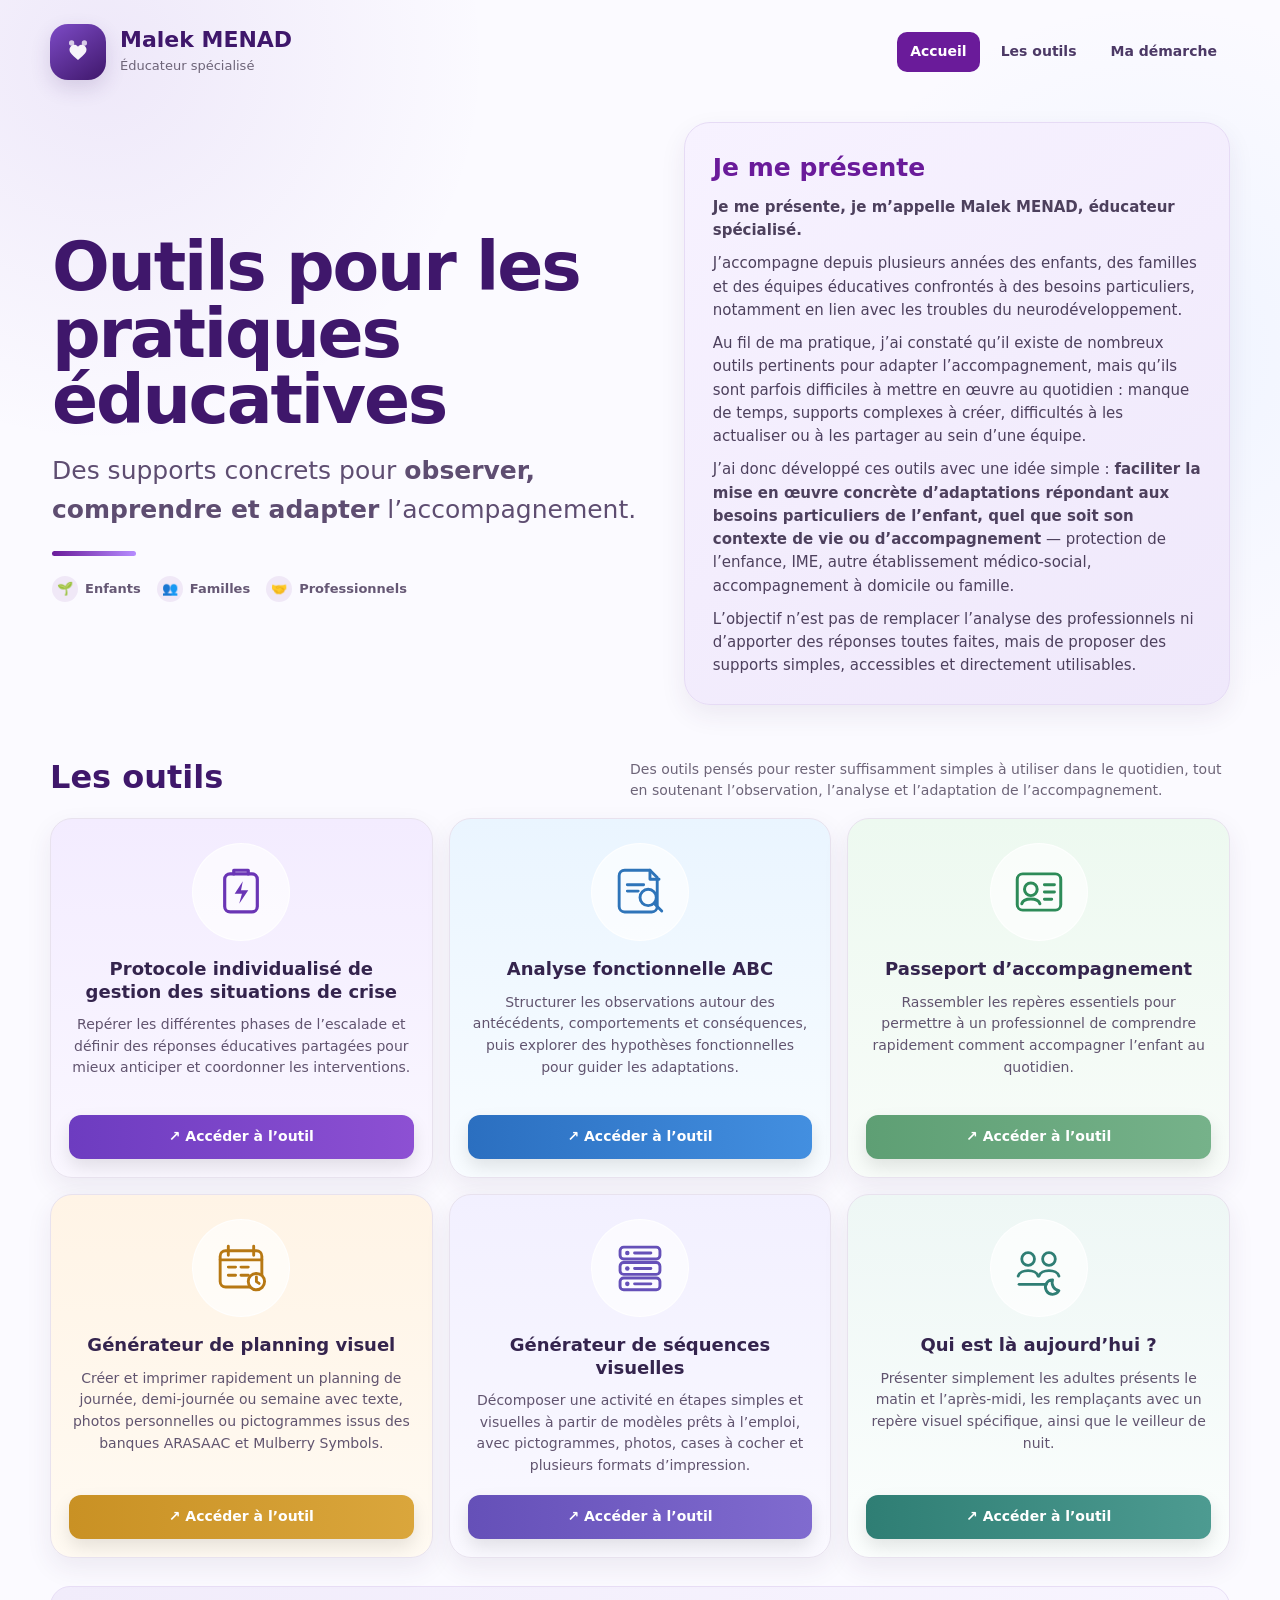
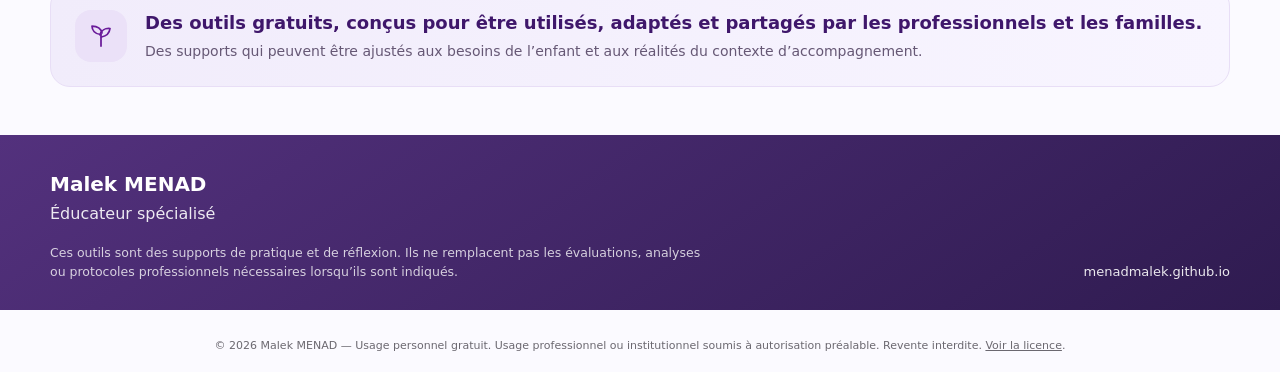
==== index.html @ 5f6ad7b0 "Mettre à jour la page d'accueil vers la dernière version" ====
<!DOCTYPE html>
<html lang="fr">
<head>
  <meta charset="UTF-8" />
  <meta name="viewport" content="width=device-width, initial-scale=1.0" />
  <meta name="description" content="Outils éducatifs gratuits pour faciliter l'adaptation de l'accompagnement aux besoins particuliers des enfants." />
  <title>Outils pour les pratiques éducatives — Malek MENAD</title>

  <!-- Favicon intégrée : aucun fichier supplémentaire nécessaire -->
  <link rel="icon" href='data:image/svg+xml,
  <svg xmlns="http://www.w3.org/2000/svg" viewBox="0 0 64 64">
    <rect width="64" height="64" rx="15" fill="%236A1B9A"/>
    <path d="M19 20c4-5 10-5 13 0 3-5 9-5 13 0 5 7-2 13-13 22C21 33 14 27 19 20z" fill="white"/>
  </svg>' />

  <style>
    :root{
      --violet:#6a1b9a;
      --violet-dark:#3f176b;
      --violet-2:#7d4bc6;
      --lav:#f4effc;
      --blue:#eaf5ff;
      --green:#edf9f0;
      --sand:#fff5e7;
      --ink:#2c2140;
      --muted:#6d6478;
      --line:#e8e2ee;
      --card:#ffffff;
      --bg:#fbfaff;
      --shadow:0 10px 26px rgba(62,32,91,.08);
    }

    *{box-sizing:border-box}
    html{scroll-behavior:smooth}
    body{
      margin:0;
      font-family:Inter,system-ui,-apple-system,BlinkMacSystemFont,"Segoe UI",Roboto,Arial,sans-serif;
      color:var(--ink);
      background:
        radial-gradient(circle at 8% 3%, rgba(125,75,198,.10), transparent 24rem),
        radial-gradient(circle at 90% 18%, rgba(130,190,255,.10), transparent 22rem),
        var(--bg);
      line-height:1.55;
    }

    a{color:inherit}

    .container{
      width:min(1180px,calc(100% - 36px));
      margin:0 auto;
    }

    /* HEADER */
    header{
      padding:24px 0 8px;
    }
    .topbar{
      display:flex;
      align-items:center;
      justify-content:space-between;
      gap:24px;
    }
    .brand{
      display:flex;
      align-items:center;
      gap:14px;
      min-width:0;
    }
    .brand-mark{
      width:56px;
      height:56px;
      border-radius:18px;
      display:grid;
      place-items:center;
      background:linear-gradient(145deg,var(--violet-2),var(--violet-dark));
      color:#fff;
      box-shadow:0 8px 20px rgba(76,41,120,.16);
      flex:0 0 auto;
    }
    .brand-mark svg{width:34px;height:34px}
    .brand-title{
      font-weight:850;
      font-size:22px;
      line-height:1.1;
      color:var(--violet-dark);
    }
    .brand-sub{
      font-size:13px;
      color:var(--muted);
      margin-top:3px;
    }
    nav{
      display:flex;
      gap:8px;
      flex-wrap:wrap;
      justify-content:flex-end;
    }
    nav a{
      text-decoration:none;
      padding:9px 13px;
      border-radius:10px;
      color:#4c3966;
      font-weight:700;
      font-size:14px;
    }
    nav a:hover,
    nav a.active{
      background:var(--violet);
      color:#fff;
    }

    /* HERO */
    .hero{
      display:grid;
      grid-template-columns:1.05fr .95fr;
      gap:30px;
      align-items:stretch;
      padding:34px 0 24px;
    }
    .hero-copy{
      padding:28px 6px 18px 2px;
      display:flex;
      flex-direction:column;
      justify-content:center;
    }
    .hero h1{
      font-size:clamp(40px,6vw,68px);
      line-height:.98;
      letter-spacing:-2.2px;
      margin:0;
      color:var(--violet-dark);
      max-width:760px;
    }
    .hero-lead{
      margin:18px 0 0;
      font-size:clamp(18px,2.1vw,25px);
      color:#5e4d71;
      max-width:720px;
    }
    .hero-rule{
      width:84px;
      height:5px;
      border-radius:999px;
      background:linear-gradient(90deg,var(--violet),#b68cff);
      margin:22px 0 18px;
    }
    .audiences{
      display:flex;
      gap:10px 16px;
      flex-wrap:wrap;
      margin-top:2px;
      color:#665875;
      font-size:13px;
      font-weight:700;
    }
    .audiences span{
      display:inline-flex;
      align-items:center;
      gap:7px;
    }
    .audiences i{
      width:26px;
      height:26px;
      border-radius:50%;
      display:grid;
      place-items:center;
      background:#f0e8f7;
      color:var(--violet);
      font-style:normal;
    }

    .about{
      background:linear-gradient(145deg,#f7f2ff,#efe8fb);
      border:1px solid #e6dbf5;
      border-radius:26px;
      padding:26px 28px;
      box-shadow:var(--shadow);
    }
    .about h2{
      margin:0 0 8px;
      font-size:25px;
      color:var(--violet);
    }
    .about p{
      margin:0 0 10px;
      color:#4d405d;
      font-size:15px;
    }
    .about p:last-child{margin-bottom:0}

    /* TOOLS */
    .tools{
      padding:24px 0 10px;
    }
    .section-heading{
      display:flex;
      align-items:end;
      justify-content:space-between;
      gap:20px;
      margin-bottom:16px;
    }
    .section-heading h2{
      margin:0;
      font-size:32px;
      color:var(--violet-dark);
    }
    .section-heading p{
      margin:0;
      color:var(--muted);
      max-width:600px;
      font-size:14px;
    }

    .tools-grid{
      display:grid;
      grid-template-columns:repeat(3,1fr);
      gap:16px;
    }
    .tool{
      position:relative;
      overflow:hidden;
      border-radius:22px;
      padding:22px 18px 18px;
      min-height:360px;
      border:1px solid var(--line);
      box-shadow:var(--shadow);
      display:flex;
      flex-direction:column;
      text-align:center;
    }
    .tool:nth-child(1){background:linear-gradient(180deg,#f3ecff,#faf7ff)}
    .tool:nth-child(2){background:linear-gradient(180deg,#eaf5ff,#f8fcff)}
    .tool:nth-child(3){background:linear-gradient(180deg,#edf9f0,#f8fcf9)}
    .tool:nth-child(4){background:linear-gradient(180deg,#fff4e6,#fffaf2)}
    .tool:nth-child(5){background:linear-gradient(180deg,#f2f0ff,#faf9ff)}
    .tool:nth-child(6){background:linear-gradient(180deg,#eef7f5,#fbfefd)}

    .tool-icon{
      width:98px;
      height:98px;
      border-radius:50%;
      margin:2px auto 17px;
      display:grid;
      place-items:center;
      background:rgba(255,255,255,.65);
      border:1px solid rgba(255,255,255,.8);
    }
    .tool-icon svg{width:58px;height:58px}
    .tool:nth-child(1) .tool-icon{color:#6a35b5}
    .tool:nth-child(2) .tool-icon{color:#2e74b9}
    .tool:nth-child(3) .tool-icon{color:#2d8b58}
    .tool:nth-child(4) .tool-icon{color:#b77813}
    .tool:nth-child(5) .tool-icon{color:#6550b8}
    .tool:nth-child(6) .tool-icon{color:#2f7e74}

    .tool h3{
      font-size:18px;
      line-height:1.25;
      margin:0 0 11px;
      color:#34244d;
    }
    .tool p{
      margin:0;
      color:#61546f;
      font-size:14px;
    }
    .tool .spacer{flex:1}
    .tool-btn{
      margin-top:18px;
      display:inline-flex;
      align-items:center;
      justify-content:center;
      gap:8px;
      padding:11px 13px;
      border-radius:12px;
      text-decoration:none;
      font-weight:800;
      font-size:14px;
      color:#fff;
      box-shadow:0 8px 18px rgba(0,0,0,.10);
    }
    .tool:nth-child(1) .tool-btn{background:linear-gradient(90deg,#6d3cc0,#8d50d3)}
    .tool:nth-child(2) .tool-btn{background:linear-gradient(90deg,#2b6fc0,#438fe0)}
    .tool:nth-child(3) .tool-btn{background:linear-gradient(90deg,#5e9f74,#76b28a)}
    .tool:nth-child(4) .tool-btn{background:linear-gradient(90deg,#c99124,#daa63c)}
    .tool:nth-child(5) .tool-btn{background:linear-gradient(90deg,#6550b8,#806bcf)}
    .tool:nth-child(6) .tool-btn{background:linear-gradient(90deg,#2f7e74,#4d9b91)}
    .tool-btn.disabled{
      opacity:.72;
      cursor:default;
      pointer-events:none;
    }

    /* BANNER */
    .free-banner{
      margin:28px 0 4px;
      background:linear-gradient(90deg,#f1ecfb,#f8f5ff);
      border:1px solid #e8def6;
      border-radius:20px;
      padding:22px 24px;
      display:flex;
      gap:18px;
      align-items:center;
    }
    .free-banner .sprout{
      width:52px;height:52px;
      border-radius:16px;
      background:#ebe1f8;
      display:grid;
      place-items:center;
      color:var(--violet);
      flex:0 0 auto;
    }
    .free-banner strong{
      display:block;
      font-size:18px;
      color:var(--violet-dark);
      margin-bottom:3px;
    }
    .free-banner span{
      color:#665875;
      font-size:14px;
    }

    /* FOOTER */
    footer{
      margin-top:34px;
      background:linear-gradient(145deg,#53317d,#2f1b50);
      color:#fff;
      padding:34px 0 28px;
    }
    .footer-main{
      display:flex;
      align-items:flex-end;
      justify-content:space-between;
      gap:24px;
    }
    .footer-name{
      font-size:20px;
      font-weight:850;
    }
    .footer-role{
      opacity:.9;
      margin-top:2px;
    }
    .footer-note{
      max-width:660px;
      font-size:12.5px;
      opacity:.78;
      margin-top:16px;
    }
    .footer-url{
      font-size:13px;
      opacity:.9;
      text-align:right;
    }

    @media(max-width:1020px){
      .tools-grid{grid-template-columns:repeat(2,1fr)}
      .hero{grid-template-columns:1fr}
      .hero-copy{padding-bottom:0}
    }

    @media(max-width:720px){
      .container{width:min(100% - 24px,1180px)}
      .topbar{align-items:flex-start}
      nav{display:none}
      .brand-title{font-size:20px}
      .hero{padding-top:16px}
      .hero h1{font-size:42px;letter-spacing:-1.3px}
      .hero-lead{font-size:18px}
      .about{padding:22px 20px}
      .tools-grid{grid-template-columns:1fr}
      .tool{min-height:auto}
      .section-heading{display:block}
      .section-heading p{margin-top:6px}
      .free-banner{align-items:flex-start}
      .footer-main{display:block}
      .footer-url{text-align:left;margin-top:20px}
    }
  </style>

<style>
.license-notice{
  max-width:1100px;
  margin:18px auto 8px;
  padding:10px 16px;
  text-align:center;
  font-size:11px;
  line-height:1.45;
  color:#6b6870;
}
.license-notice a{color:inherit;text-decoration:underline}
@media print{.license-notice{display:none!important}}
</style>

</head>

<body>
  <header>
    <div class="container topbar">
      <div class="brand">
        <div class="brand-mark" aria-hidden="true">
          <svg viewBox="0 0 64 64" fill="none">
            <path d="M18 22c4-5 10-5 14 0 4-5 10-5 14 0 6 8-2 15-14 25C20 37 12 30 18 22Z" fill="currentColor" opacity=".95"/>
            <circle cx="20" cy="15" r="5" fill="currentColor" opacity=".75"/>
            <circle cx="44" cy="15" r="5" fill="currentColor" opacity=".75"/>
          </svg>
        </div>
        <div>
          <div class="brand-title">Malek MENAD</div>
          <div class="brand-sub">Éducateur spécialisé</div>
        </div>
      </div>

      <nav aria-label="Navigation principale">
        <a class="active" href="#accueil">Accueil</a>
        <a href="#outils">Les outils</a>
        <a href="#demarche">Ma démarche</a>
      </nav>
    </div>
  </header>

  <main>
    <div class="container">

      <section class="hero" id="accueil">
        <div class="hero-copy">
          <h1>Outils pour les pratiques éducatives</h1>
          <p class="hero-lead">Des supports concrets pour <strong>observer, comprendre et adapter</strong> l’accompagnement.</p>
          <div class="hero-rule"></div>

          <div class="audiences" aria-label="Publics concernés">
            <span><i>🌱</i> Enfants</span>
            <span><i>👥</i> Familles</span>
            <span><i>🤝</i> Professionnels</span>
          </div>
        </div>

        <aside class="about" id="demarche">
          <h2>Je me présente</h2>
          <p><strong>Je me présente, je m’appelle Malek MENAD, éducateur spécialisé.</strong></p>
          <p>J’accompagne depuis plusieurs années des enfants, des familles et des équipes éducatives confrontés à des besoins particuliers, notamment en lien avec les troubles du neurodéveloppement.</p>
          <p>Au fil de ma pratique, j’ai constaté qu’il existe de nombreux outils pertinents pour adapter l’accompagnement, mais qu’ils sont parfois difficiles à mettre en œuvre au quotidien : manque de temps, supports complexes à créer, difficultés à les actualiser ou à les partager au sein d’une équipe.</p>
          <p>J’ai donc développé ces outils avec une idée simple : <strong>faciliter la mise en œuvre concrète d’adaptations répondant aux besoins particuliers de l’enfant, quel que soit son contexte de vie ou d’accompagnement</strong> — protection de l’enfance, IME, autre établissement médico-social, accompagnement à domicile ou famille.</p>
          <p>L’objectif n’est pas de remplacer l’analyse des professionnels ni d’apporter des réponses toutes faites, mais de proposer des supports simples, accessibles et directement utilisables.</p>
        </aside>
      </section>

      <section class="tools" id="outils">
        <div class="section-heading">
          <h2>Les outils</h2>
          <p>Des outils pensés pour rester suffisamment simples à utiliser dans le quotidien, tout en soutenant l’observation, l’analyse et l’adaptation de l’accompagnement.</p>
        </div>

        <div class="tools-grid">

          <article class="tool">
            <div class="tool-icon" aria-hidden="true">
              <svg viewBox="0 0 64 64" fill="none" stroke="currentColor" stroke-width="3.5" stroke-linecap="round" stroke-linejoin="round">
                <rect x="14" y="12" width="36" height="42" rx="6"/>
                <path d="M24 12V8h16v4"/>
                <path d="M34 20 25 34h8l-3 11 10-15h-8l2-10Z" fill="currentColor" stroke="none"/>
              </svg>
            </div>
            <h3>Protocole individualisé de gestion des situations de crise</h3>
            <p>Repérer les différentes phases de l’escalade et définir des réponses éducatives partagées pour mieux anticiper et coordonner les interventions.</p>
            <div class="spacer"></div>
            <a class="tool-btn" href="https://menadmalek.github.io/Protocole-escalade-/" target="_blank" rel="noopener">↗ Accéder à l’outil</a>
          </article>

          <article class="tool">
            <div class="tool-icon" aria-hidden="true">
              <svg viewBox="0 0 64 64" fill="none" stroke="currentColor" stroke-width="3.2" stroke-linecap="round" stroke-linejoin="round">
                <path d="M15 8h28l8 8v32a6 6 0 0 1-6 6H15a6 6 0 0 1-6-6V14a6 6 0 0 1 6-6Z"/>
                <path d="M43 8v10h10"/>
                <circle cx="41" cy="38" r="9"/>
                <path d="m48 45 8 8"/>
                <path d="M18 24h18M18 31h12"/>
              </svg>
            </div>
            <h3>Analyse fonctionnelle ABC</h3>
            <p>Structurer les observations autour des antécédents, comportements et conséquences, puis explorer des hypothèses fonctionnelles pour guider les adaptations.</p>
            <div class="spacer"></div>
            <a class="tool-btn" href="https://menadmalek.github.io/analyse-fonctionnelle-abc/" target="_blank" rel="noopener">↗ Accéder à l’outil</a>
          </article>

          <article class="tool">
            <div class="tool-icon" aria-hidden="true">
              <svg viewBox="0 0 64 64" fill="none" stroke="currentColor" stroke-width="3.3" stroke-linecap="round" stroke-linejoin="round">
                <rect x="8" y="12" width="48" height="40" rx="6"/>
                <circle cx="23" cy="29" r="7"/>
                <path d="M13 45c2-7 18-7 20 0"/>
                <path d="M38 24h11M38 32h11M38 40h8"/>
              </svg>
            </div>
            <h3>Passeport d’accompagnement</h3>
            <p>Rassembler les repères essentiels pour permettre à un professionnel de comprendre rapidement comment accompagner l’enfant au quotidien.</p>
            <div class="spacer"></div>
            <a class="tool-btn" href="https://menadmalek.github.io/passeport-accompagnement/" target="_blank" rel="noopener">↗ Accéder à l’outil</a>
          </article>

          <article class="tool">
            <div class="tool-icon" aria-hidden="true">
              <svg viewBox="0 0 64 64" fill="none" stroke="currentColor" stroke-width="3.2" stroke-linecap="round" stroke-linejoin="round">
                <rect x="9" y="13" width="46" height="40" rx="6"/>
                <path d="M18 8v10M46 8v10M9 23h46"/>
                <path d="M18 31h8M32 31h8M18 40h8M32 40h8"/>
                <circle cx="49" cy="47" r="9" fill="white"/>
                <path d="M49 42v5l3 2"/>
              </svg>
            </div>
            <h3>Générateur de planning visuel</h3>
            <p>Créer et imprimer rapidement un planning de journée, demi-journée ou semaine avec texte, photos personnelles ou pictogrammes issus des banques ARASAAC et Mulberry Symbols.</p>
            <div class="spacer"></div>
            <a class="tool-btn" href="https://menadmalek.github.io/generateur-planning-visuel/" target="_blank" rel="noopener">↗ Accéder à l’outil</a>
          </article>

          <article class="tool">
            <div class="tool-icon" aria-hidden="true">
              <svg viewBox="0 0 64 64" fill="none" stroke="currentColor" stroke-width="3.2" stroke-linecap="round" stroke-linejoin="round">
                <rect x="10" y="9" width="44" height="13" rx="4"/>
                <rect x="10" y="26" width="44" height="13" rx="4"/>
                <rect x="10" y="43" width="44" height="13" rx="4"/>
                <circle cx="18" cy="15.5" r="2.5" fill="currentColor" stroke="none"/>
                <circle cx="18" cy="32.5" r="2.5" fill="currentColor" stroke="none"/>
                <circle cx="18" cy="49.5" r="2.5" fill="currentColor" stroke="none"/>
                <path d="M26 15.5h18M26 32.5h18M26 49.5h18"/>
              </svg>
            </div>
            <h3>Générateur de séquences visuelles</h3>
            <p>Décomposer une activité en étapes simples et visuelles à partir de modèles prêts à l’emploi, avec pictogrammes, photos, cases à cocher et plusieurs formats d’impression.</p>
            <div class="spacer"></div>
            <a class="tool-btn" href="https://menadmalek.github.io/generateur-sequences-visuelles/" target="_blank" rel="noopener">↗ Accéder à l’outil</a>
          </article>

          <article class="tool">
            <div class="tool-icon" aria-hidden="true">
              <svg viewBox="0 0 64 64" fill="none" stroke="currentColor" stroke-width="3.1" stroke-linecap="round" stroke-linejoin="round">
                <circle cx="20" cy="22" r="7"/>
                <path d="M9 41c2-8 20-8 22 0"/>
                <circle cx="43" cy="22" r="7"/>
                <path d="M32 41c2-8 20-8 22 0"/>
                <path d="M10 50h30"/>
                <path d="M47 45a8 8 0 1 0 7 12 9 9 0 0 1-7-12Z"/>
              </svg>
            </div>
            <h3>Qui est là aujourd’hui ?</h3>
            <p>Présenter simplement les adultes présents le matin et l’après-midi, les remplaçants avec un repère visuel spécifique, ainsi que le veilleur de nuit.</p>
            <div class="spacer"></div>
            <a class="tool-btn" href="https://menadmalek.github.io/qui-est-la-aujourdhui/" target="_blank" rel="noopener">↗ Accéder à l’outil</a>
          </article>

        </div>

        <div class="free-banner">
          <div class="sprout" aria-hidden="true">
            <svg width="32" height="32" viewBox="0 0 64 64" fill="none" stroke="currentColor" stroke-width="3.5" stroke-linecap="round" stroke-linejoin="round">
              <path d="M32 52V28"/>
              <path d="M31 29C20 28 14 21 14 12c10 0 18 5 20 14"/>
              <path d="M33 34c10-2 16-8 17-17-10-1-18 4-20 13"/>
            </svg>
          </div>
          <div>
            <strong>Des outils gratuits, conçus pour être utilisés, adaptés et partagés par les professionnels et les familles.</strong>
            <span>Des supports qui peuvent être ajustés aux besoins de l’enfant et aux réalités du contexte d’accompagnement.</span>
          </div>
        </div>
      </section>

    </div>
  </main>

  <footer>
    <div class="container">
      <div class="footer-main">
        <div>
          <div class="footer-name">Malek MENAD</div>
          <div class="footer-role">Éducateur spécialisé</div>
          <div class="footer-note">
            Ces outils sont des supports de pratique et de réflexion. Ils ne remplacent pas les évaluations, analyses ou protocoles professionnels nécessaires lorsqu’ils sont indiqués.
          </div>
        </div>
        <div class="footer-url">menadmalek.github.io</div>
      </div>
    </div>
  </footer>

  <script data-goatcounter="https://menadmalek.goatcounter.com/count"
          async src="//gc.zgo.at/count.js"></script>

<div class="license-notice no-print">
  © 2026 Malek MENAD — Usage personnel gratuit.
  Usage professionnel ou institutionnel soumis à autorisation préalable.
  Revente interdite. <a href="LICENSE.txt" target="_blank" rel="noopener">Voir la licence</a>.
</div>
</body>
</html>
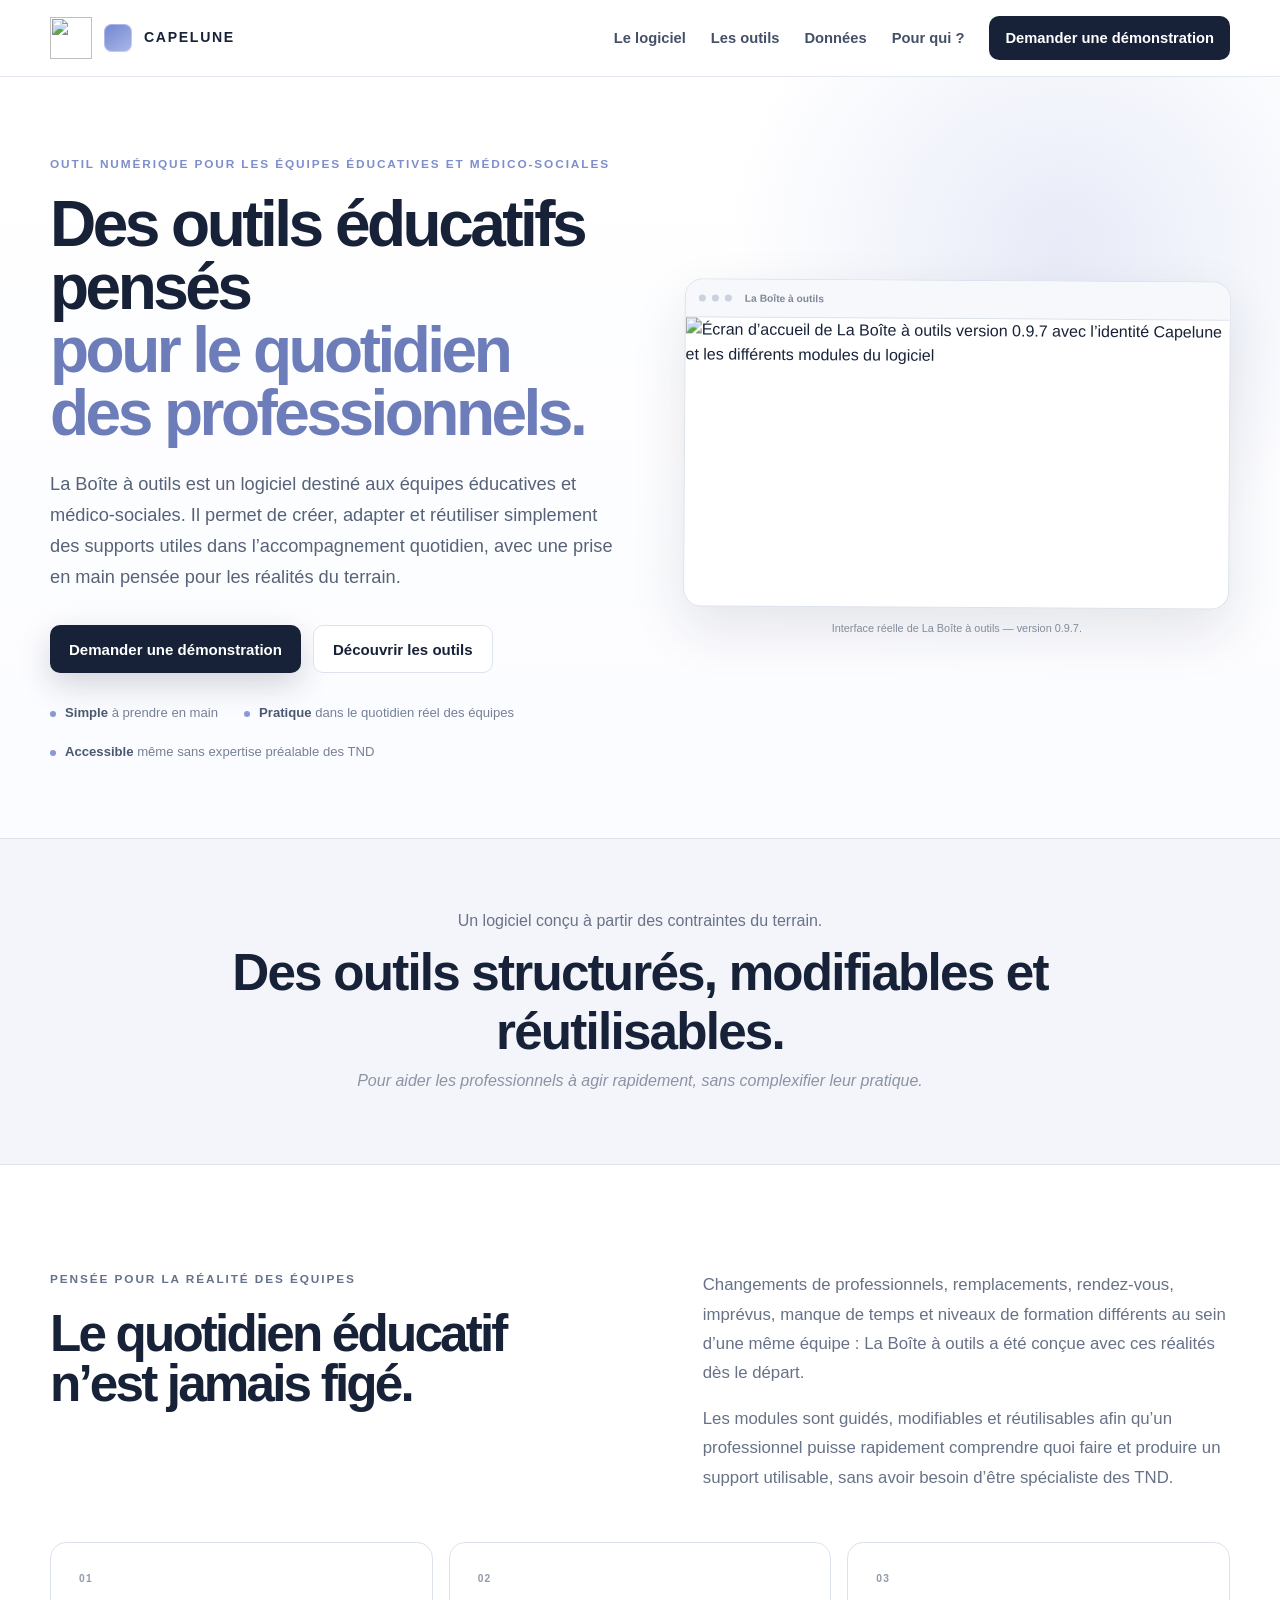
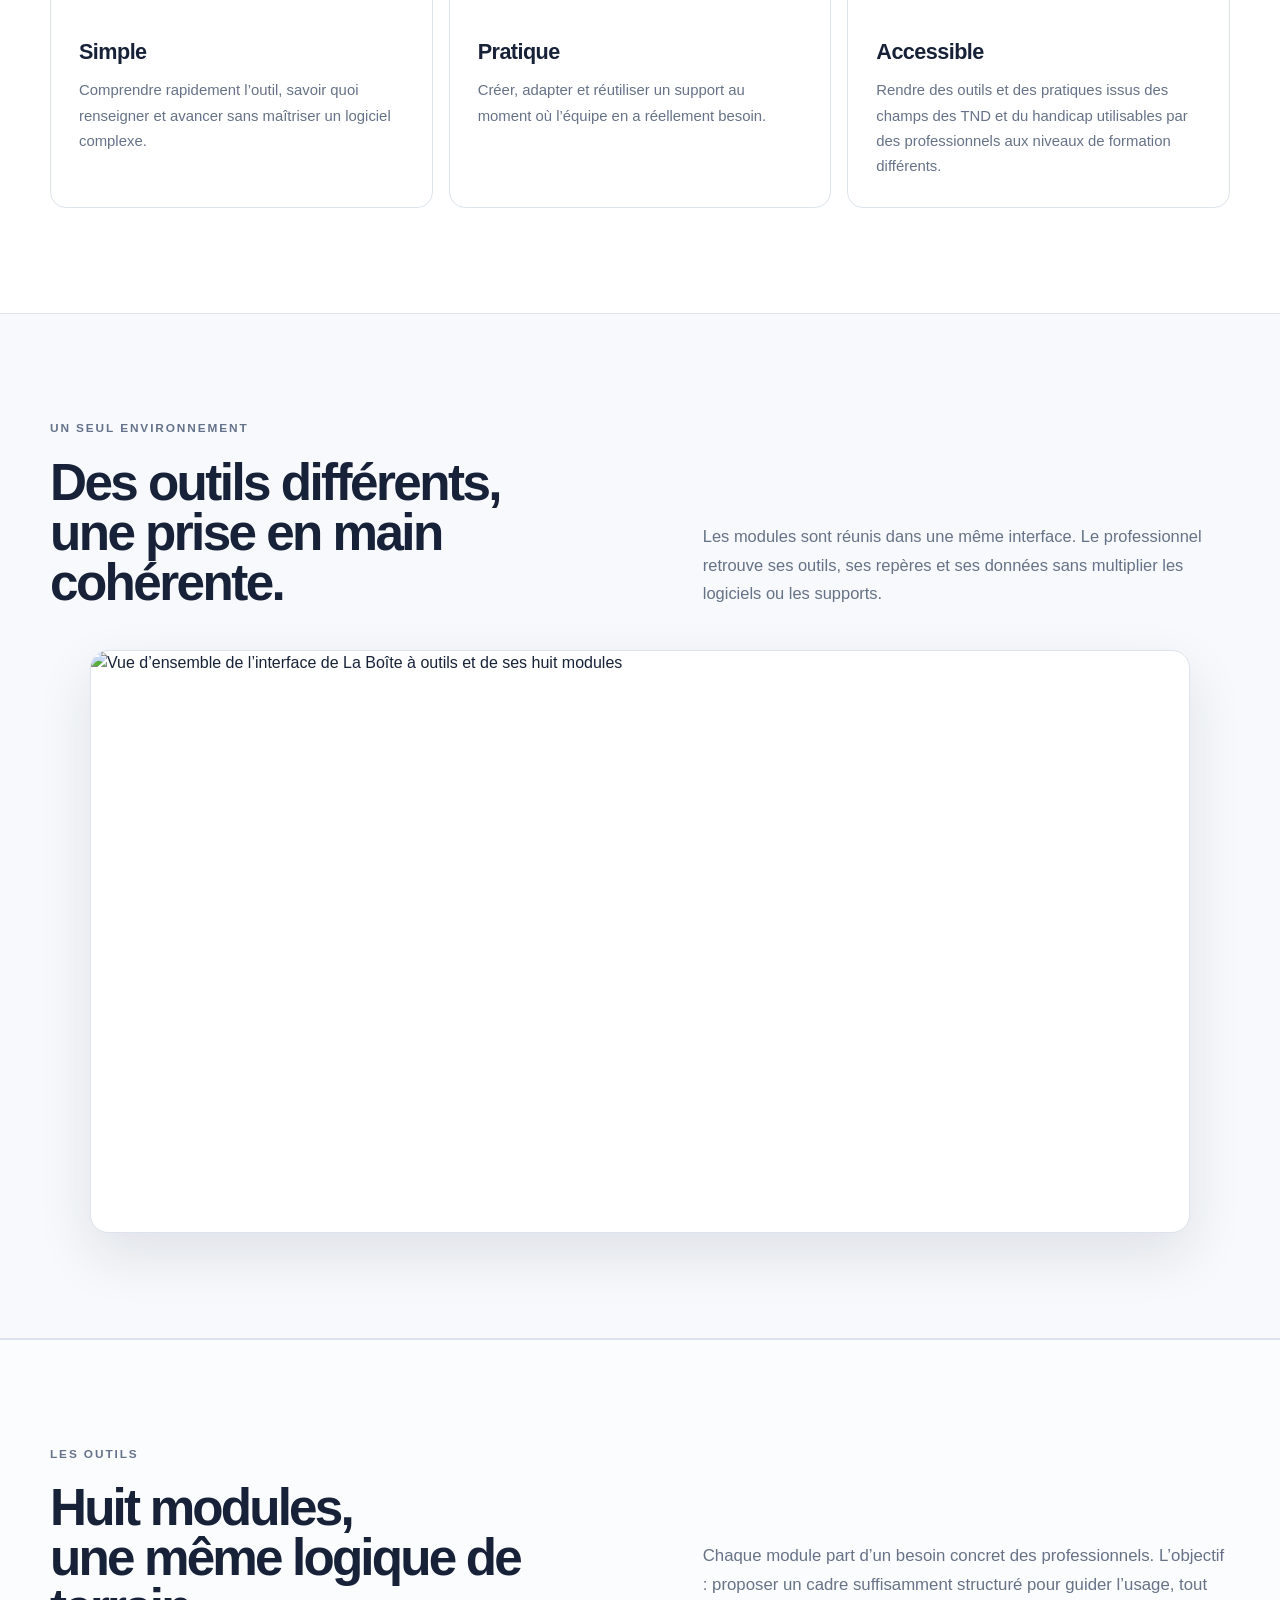
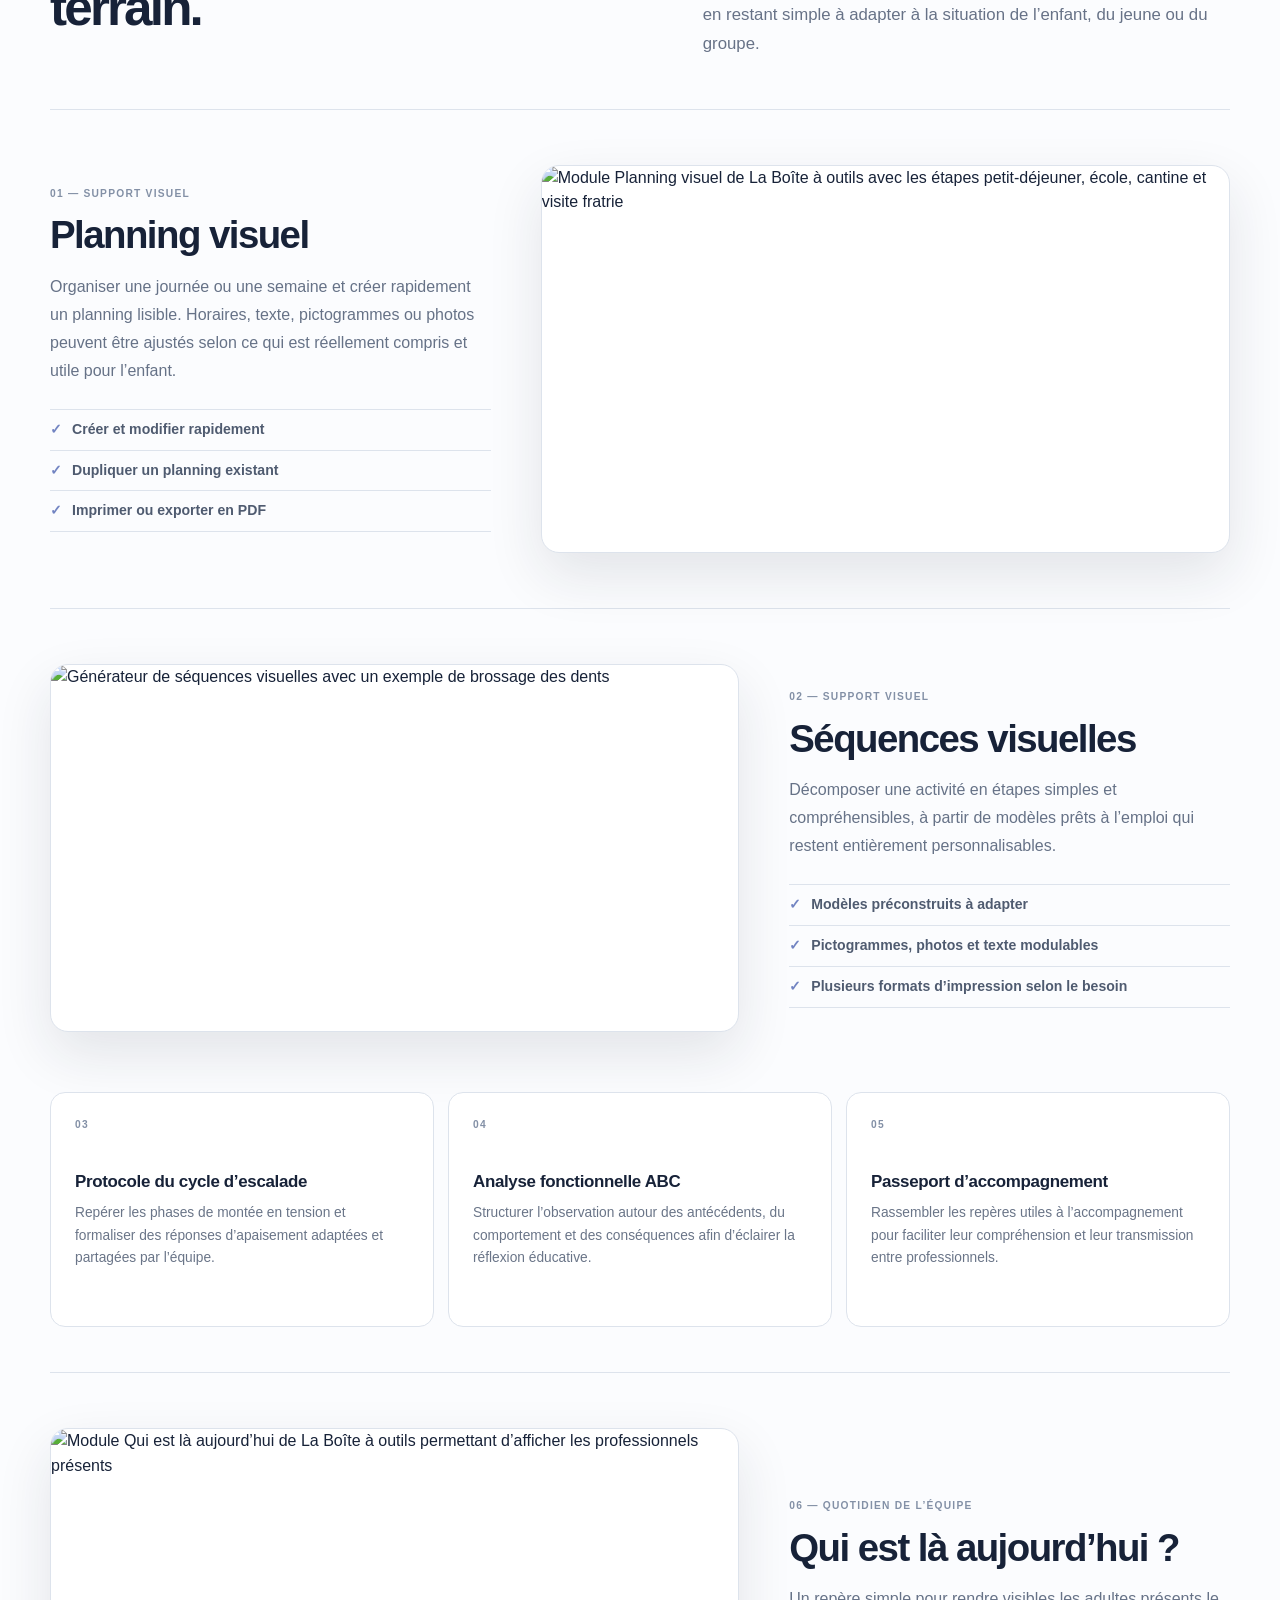
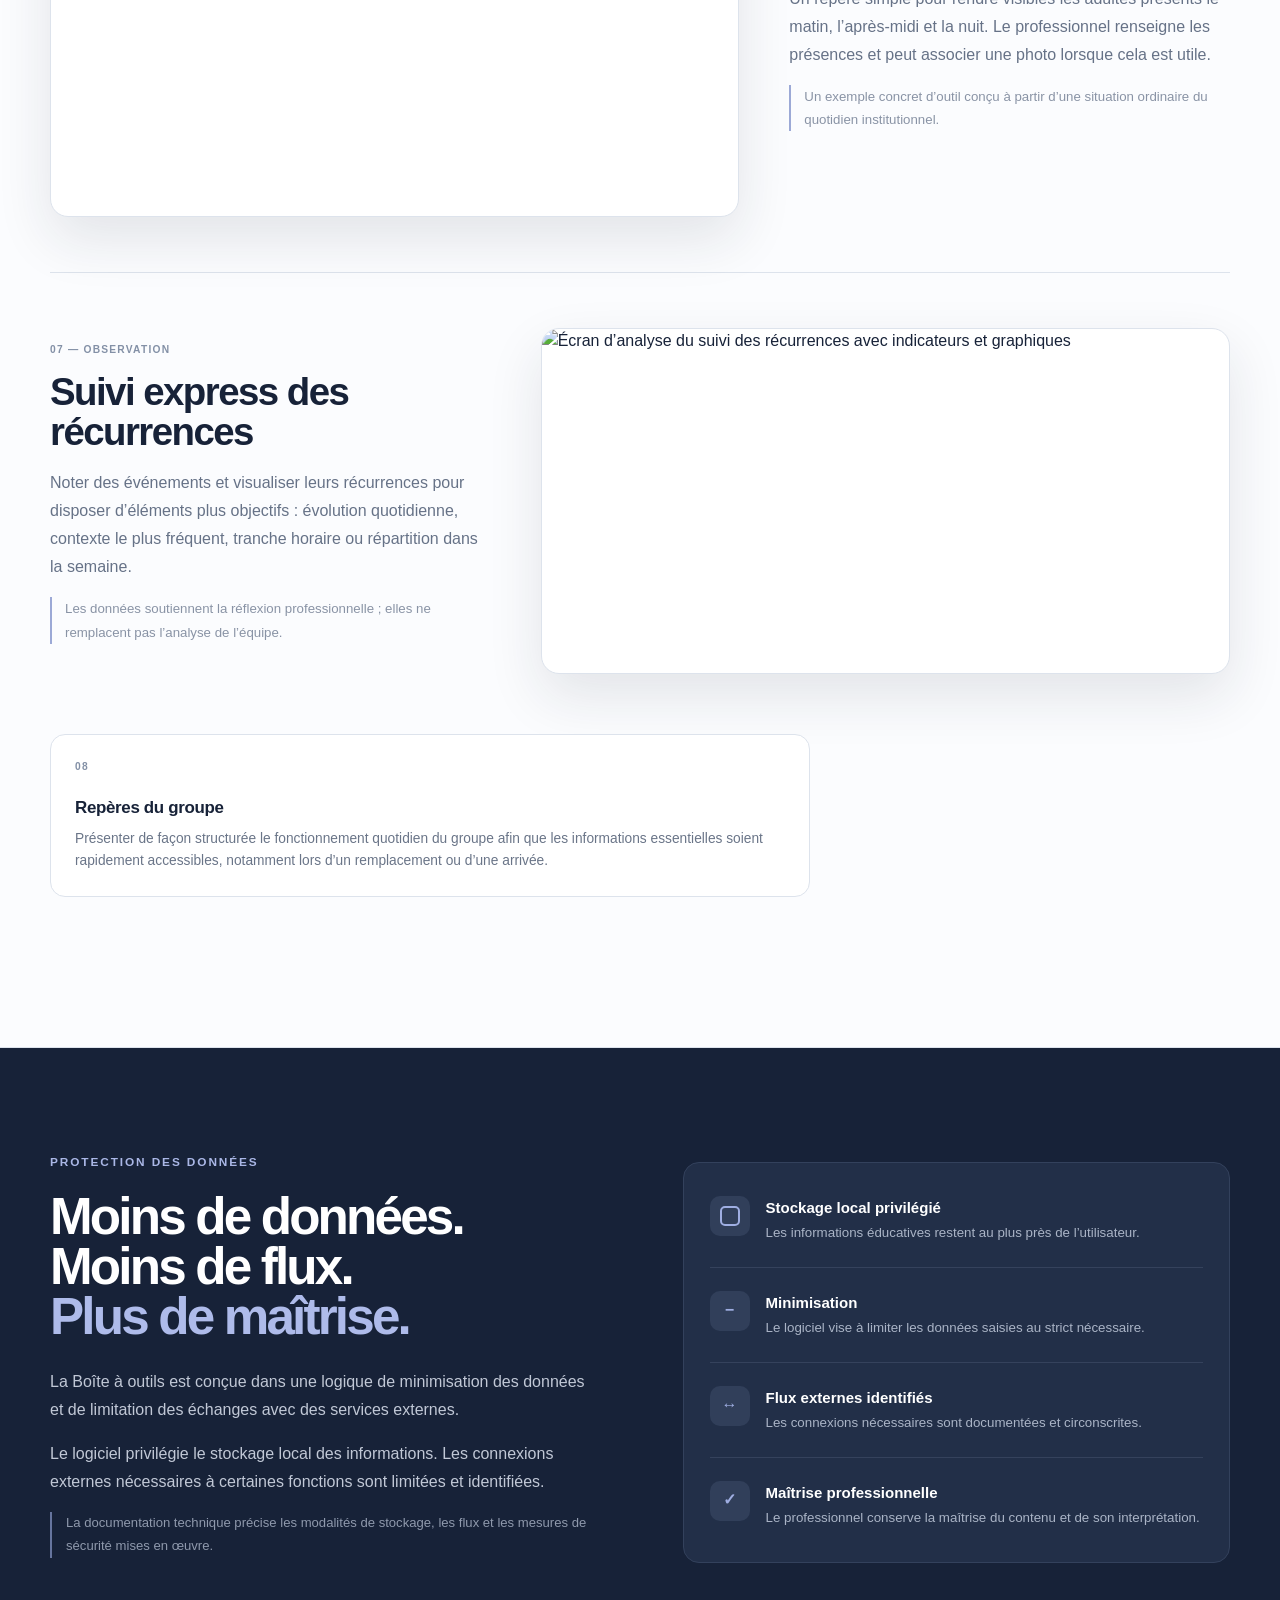
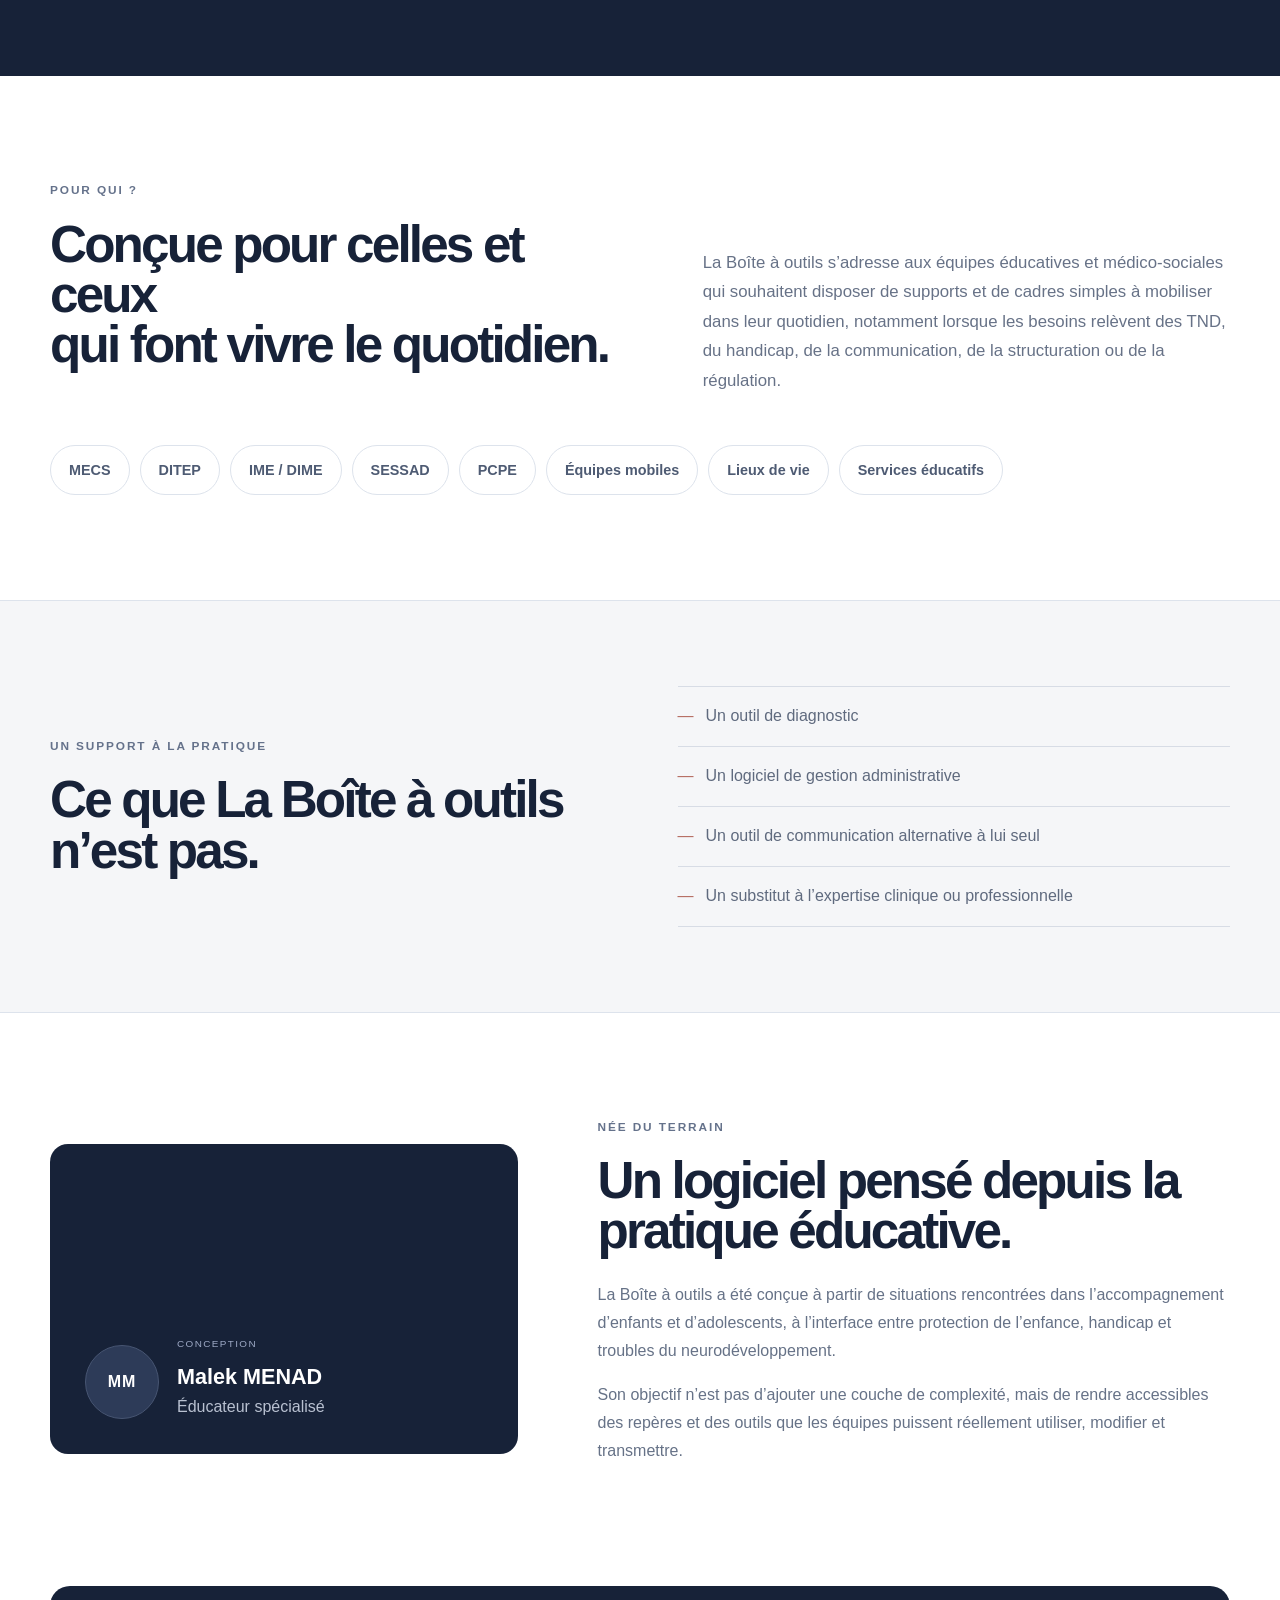
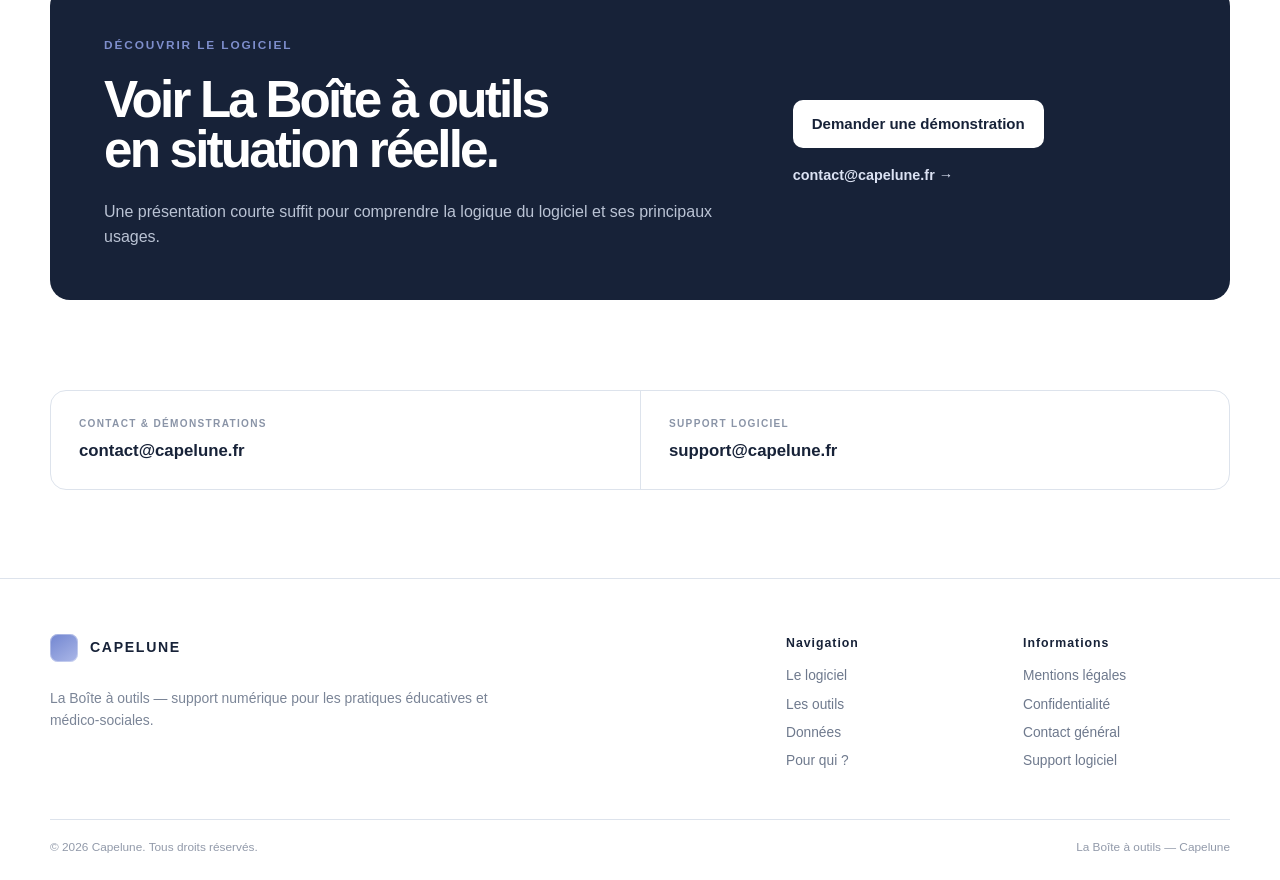
==== commit 85f651cf: "Add files via upload" ====
--- a/index.html
+++ b/index.html
@@ -1,598 +1,430 @@
-<!DOCTYPE html>
+<!doctype html>
 <html lang="fr">
 <head>
-  <meta charset="UTF-8" />
-  <meta name="viewport" content="width=device-width, initial-scale=1.0" />
-  <meta name="description" content="Outils éducatifs gratuits pour faciliter l'adaptation de l'accompagnement aux besoins particuliers des enfants." />
-  <title>Outils pour les pratiques éducatives — Malek MENAD</title>
-
-  <!-- Favicon intégrée : aucun fichier supplémentaire nécessaire -->
-  <link rel="icon" href='data:image/svg+xml,
-  <svg xmlns="http://www.w3.org/2000/svg" viewBox="0 0 64 64">
-    <rect width="64" height="64" rx="15" fill="%236A1B9A"/>
-    <path d="M19 20c4-5 10-5 13 0 3-5 9-5 13 0 5 7-2 13-13 22C21 33 14 27 19 20z" fill="white"/>
-  </svg>' />
-
-  <style>
-    :root{
-      --violet:#6a1b9a;
-      --violet-dark:#3f176b;
-      --violet-2:#7d4bc6;
-      --lav:#f4effc;
-      --blue:#eaf5ff;
-      --green:#edf9f0;
-      --sand:#fff5e7;
-      --ink:#2c2140;
-      --muted:#6d6478;
-      --line:#e8e2ee;
-      --card:#ffffff;
-      --bg:#fbfaff;
-      --shadow:0 10px 26px rgba(62,32,91,.08);
-    }
-
-    *{box-sizing:border-box}
-    html{scroll-behavior:smooth}
-    body{
-      margin:0;
-      font-family:Inter,system-ui,-apple-system,BlinkMacSystemFont,"Segoe UI",Roboto,Arial,sans-serif;
-      color:var(--ink);
-      background:
-        radial-gradient(circle at 8% 3%, rgba(125,75,198,.10), transparent 24rem),
-        radial-gradient(circle at 90% 18%, rgba(130,190,255,.10), transparent 22rem),
-        var(--bg);
-      line-height:1.55;
-    }
-
-    a{color:inherit}
-
-    .container{
-      width:min(1180px,calc(100% - 36px));
-      margin:0 auto;
-    }
-
-    /* HEADER */
-    header{
-      padding:24px 0 8px;
-    }
-    .topbar{
-      display:flex;
-      align-items:center;
-      justify-content:space-between;
-      gap:24px;
-    }
-    .brand{
-      display:flex;
-      align-items:center;
-      gap:14px;
-      min-width:0;
-    }
-    .brand-mark{
-      width:56px;
-      height:56px;
-      border-radius:18px;
-      display:grid;
-      place-items:center;
-      background:linear-gradient(145deg,var(--violet-2),var(--violet-dark));
-      color:#fff;
-      box-shadow:0 8px 20px rgba(76,41,120,.16);
-      flex:0 0 auto;
-    }
-    .brand-mark svg{width:34px;height:34px}
-    .brand-title{
-      font-weight:850;
-      font-size:22px;
-      line-height:1.1;
-      color:var(--violet-dark);
-    }
-    .brand-sub{
-      font-size:13px;
-      color:var(--muted);
-      margin-top:3px;
-    }
-    nav{
-      display:flex;
-      gap:8px;
-      flex-wrap:wrap;
-      justify-content:flex-end;
-    }
-    nav a{
-      text-decoration:none;
-      padding:9px 13px;
-      border-radius:10px;
-      color:#4c3966;
-      font-weight:700;
-      font-size:14px;
-    }
-    nav a:hover,
-    nav a.active{
-      background:var(--violet);
-      color:#fff;
-    }
-
-    /* HERO */
-    .hero{
-      display:grid;
-      grid-template-columns:1.05fr .95fr;
-      gap:30px;
-      align-items:stretch;
-      padding:34px 0 24px;
-    }
-    .hero-copy{
-      padding:28px 6px 18px 2px;
-      display:flex;
-      flex-direction:column;
-      justify-content:center;
-    }
-    .hero h1{
-      font-size:clamp(40px,6vw,68px);
-      line-height:.98;
-      letter-spacing:-2.2px;
-      margin:0;
-      color:var(--violet-dark);
-      max-width:760px;
-    }
-    .hero-lead{
-      margin:18px 0 0;
-      font-size:clamp(18px,2.1vw,25px);
-      color:#5e4d71;
-      max-width:720px;
-    }
-    .hero-rule{
-      width:84px;
-      height:5px;
-      border-radius:999px;
-      background:linear-gradient(90deg,var(--violet),#b68cff);
-      margin:22px 0 18px;
-    }
-    .audiences{
-      display:flex;
-      gap:10px 16px;
-      flex-wrap:wrap;
-      margin-top:2px;
-      color:#665875;
-      font-size:13px;
-      font-weight:700;
-    }
-    .audiences span{
-      display:inline-flex;
-      align-items:center;
-      gap:7px;
-    }
-    .audiences i{
-      width:26px;
-      height:26px;
-      border-radius:50%;
-      display:grid;
-      place-items:center;
-      background:#f0e8f7;
-      color:var(--violet);
-      font-style:normal;
-    }
-
-    .about{
-      background:linear-gradient(145deg,#f7f2ff,#efe8fb);
-      border:1px solid #e6dbf5;
-      border-radius:26px;
-      padding:26px 28px;
-      box-shadow:var(--shadow);
-    }
-    .about h2{
-      margin:0 0 8px;
-      font-size:25px;
-      color:var(--violet);
-    }
-    .about p{
-      margin:0 0 10px;
-      color:#4d405d;
-      font-size:15px;
-    }
-    .about p:last-child{margin-bottom:0}
-
-    /* TOOLS */
-    .tools{
-      padding:24px 0 10px;
-    }
-    .section-heading{
-      display:flex;
-      align-items:end;
-      justify-content:space-between;
-      gap:20px;
-      margin-bottom:16px;
-    }
-    .section-heading h2{
-      margin:0;
-      font-size:32px;
-      color:var(--violet-dark);
-    }
-    .section-heading p{
-      margin:0;
-      color:var(--muted);
-      max-width:600px;
-      font-size:14px;
-    }
-
-    .tools-grid{
-      display:grid;
-      grid-template-columns:repeat(3,1fr);
-      gap:16px;
-    }
-    .tool{
-      position:relative;
-      overflow:hidden;
-      border-radius:22px;
-      padding:22px 18px 18px;
-      min-height:360px;
-      border:1px solid var(--line);
-      box-shadow:var(--shadow);
-      display:flex;
-      flex-direction:column;
-      text-align:center;
-    }
-    .tool:nth-child(1){background:linear-gradient(180deg,#f3ecff,#faf7ff)}
-    .tool:nth-child(2){background:linear-gradient(180deg,#eaf5ff,#f8fcff)}
-    .tool:nth-child(3){background:linear-gradient(180deg,#edf9f0,#f8fcf9)}
-    .tool:nth-child(4){background:linear-gradient(180deg,#fff4e6,#fffaf2)}
-    .tool:nth-child(5){background:linear-gradient(180deg,#f2f0ff,#faf9ff)}
-    .tool:nth-child(6){background:linear-gradient(180deg,#eef7f5,#fbfefd)}
-
-    .tool-icon{
-      width:98px;
-      height:98px;
-      border-radius:50%;
-      margin:2px auto 17px;
-      display:grid;
-      place-items:center;
-      background:rgba(255,255,255,.65);
-      border:1px solid rgba(255,255,255,.8);
-    }
-    .tool-icon svg{width:58px;height:58px}
-    .tool:nth-child(1) .tool-icon{color:#6a35b5}
-    .tool:nth-child(2) .tool-icon{color:#2e74b9}
-    .tool:nth-child(3) .tool-icon{color:#2d8b58}
-    .tool:nth-child(4) .tool-icon{color:#b77813}
-    .tool:nth-child(5) .tool-icon{color:#6550b8}
-    .tool:nth-child(6) .tool-icon{color:#2f7e74}
-
-    .tool h3{
-      font-size:18px;
-      line-height:1.25;
-      margin:0 0 11px;
-      color:#34244d;
-    }
-    .tool p{
-      margin:0;
-      color:#61546f;
-      font-size:14px;
-    }
-    .tool .spacer{flex:1}
-    .tool-btn{
-      margin-top:18px;
-      display:inline-flex;
-      align-items:center;
-      justify-content:center;
-      gap:8px;
-      padding:11px 13px;
-      border-radius:12px;
-      text-decoration:none;
-      font-weight:800;
-      font-size:14px;
-      color:#fff;
-      box-shadow:0 8px 18px rgba(0,0,0,.10);
-    }
-    .tool:nth-child(1) .tool-btn{background:linear-gradient(90deg,#6d3cc0,#8d50d3)}
-    .tool:nth-child(2) .tool-btn{background:linear-gradient(90deg,#2b6fc0,#438fe0)}
-    .tool:nth-child(3) .tool-btn{background:linear-gradient(90deg,#5e9f74,#76b28a)}
-    .tool:nth-child(4) .tool-btn{background:linear-gradient(90deg,#c99124,#daa63c)}
-    .tool:nth-child(5) .tool-btn{background:linear-gradient(90deg,#6550b8,#806bcf)}
-    .tool:nth-child(6) .tool-btn{background:linear-gradient(90deg,#2f7e74,#4d9b91)}
-    .tool-btn.disabled{
-      opacity:.72;
-      cursor:default;
-      pointer-events:none;
-    }
-
-    /* BANNER */
-    .free-banner{
-      margin:28px 0 4px;
-      background:linear-gradient(90deg,#f1ecfb,#f8f5ff);
-      border:1px solid #e8def6;
-      border-radius:20px;
-      padding:22px 24px;
-      display:flex;
-      gap:18px;
-      align-items:center;
-    }
-    .free-banner .sprout{
-      width:52px;height:52px;
-      border-radius:16px;
-      background:#ebe1f8;
-      display:grid;
-      place-items:center;
-      color:var(--violet);
-      flex:0 0 auto;
-    }
-    .free-banner strong{
-      display:block;
-      font-size:18px;
-      color:var(--violet-dark);
-      margin-bottom:3px;
-    }
-    .free-banner span{
-      color:#665875;
-      font-size:14px;
-    }
-
-    /* FOOTER */
-    footer{
-      margin-top:34px;
-      background:linear-gradient(145deg,#53317d,#2f1b50);
-      color:#fff;
-      padding:34px 0 28px;
-    }
-    .footer-main{
-      display:flex;
-      align-items:flex-end;
-      justify-content:space-between;
-      gap:24px;
-    }
-    .footer-name{
-      font-size:20px;
-      font-weight:850;
-    }
-    .footer-role{
-      opacity:.9;
-      margin-top:2px;
-    }
-    .footer-note{
-      max-width:660px;
-      font-size:12.5px;
-      opacity:.78;
-      margin-top:16px;
-    }
-    .footer-url{
-      font-size:13px;
-      opacity:.9;
-      text-align:right;
-    }
-
-    @media(max-width:1020px){
-      .tools-grid{grid-template-columns:repeat(2,1fr)}
-      .hero{grid-template-columns:1fr}
-      .hero-copy{padding-bottom:0}
-    }
-
-    @media(max-width:720px){
-      .container{width:min(100% - 24px,1180px)}
-      .topbar{align-items:flex-start}
-      nav{display:none}
-      .brand-title{font-size:20px}
-      .hero{padding-top:16px}
-      .hero h1{font-size:42px;letter-spacing:-1.3px}
-      .hero-lead{font-size:18px}
-      .about{padding:22px 20px}
-      .tools-grid{grid-template-columns:1fr}
-      .tool{min-height:auto}
-      .section-heading{display:block}
-      .section-heading p{margin-top:6px}
-      .free-banner{align-items:flex-start}
-      .footer-main{display:block}
-      .footer-url{text-align:left;margin-top:20px}
-    }
-  </style>
-
-<style>
-.license-notice{
-  max-width:1100px;
-  margin:18px auto 8px;
-  padding:10px 16px;
-  text-align:center;
-  font-size:11px;
-  line-height:1.45;
-  color:#6b6870;
-}
-.license-notice a{color:inherit;text-decoration:underline}
-@media print{.license-notice{display:none!important}}
-</style>
-
+  <meta charset="utf-8">
+  <meta name="viewport" content="width=device-width, initial-scale=1">
+  <title>La Boîte à outils — Capelune</title>
+  <meta name="description" content="La Boîte à outils aide les équipes éducatives et médico-sociales à structurer, adapter et partager des repères utiles au quotidien.">
+  <meta name="theme-color" content="#172238">
+  <meta property="og:title" content="La Boîte à outils — Capelune">
+  <meta property="og:description" content="Des outils éducatifs pensés pour le quotidien des professionnels.">
+  <meta property="og:type" content="website">
+  <meta property="og:url" content="https://capelune.fr/">
+  <link rel="canonical" href="https://capelune.fr/">
+  <link rel="icon" href="assets/favicon-32.png" type="image/png">
+  <link rel="apple-touch-icon" href="assets/favicon-180.png">
+  <link rel="stylesheet" href="styles.css">
 </head>
-
 <body>
-  <header>
-    <div class="container topbar">
-      <div class="brand">
-        <div class="brand-mark" aria-hidden="true">
-          <svg viewBox="0 0 64 64" fill="none">
-            <path d="M18 22c4-5 10-5 14 0 4-5 10-5 14 0 6 8-2 15-14 25C20 37 12 30 18 22Z" fill="currentColor" opacity=".95"/>
-            <circle cx="20" cy="15" r="5" fill="currentColor" opacity=".75"/>
-            <circle cx="44" cy="15" r="5" fill="currentColor" opacity=".75"/>
-          </svg>
-        </div>
-        <div>
-          <div class="brand-title">Malek MENAD</div>
-          <div class="brand-sub">Éducateur spécialisé</div>
-        </div>
-      </div>
-
-      <nav aria-label="Navigation principale">
-        <a class="active" href="#accueil">Accueil</a>
+  <a class="skip-link" href="#contenu">Aller au contenu</a>
+
+  <header class="site-header" id="top">
+    <div class="container nav-wrap">
+      <a class="brand" href="#top" aria-label="Capelune — accueil"><img class="site-logo-mark" src="assets/capelune-logo.png" alt="" width="42" height="42">
+        <span class="brand-mark" aria-hidden="true"></span>
+        <span class="brand-name">CAPELUNE</span>
+      </a>
+
+      <button class="nav-toggle" type="button" aria-expanded="false" aria-controls="main-nav" aria-label="Ouvrir le menu">
+        <span></span><span></span><span></span>
+      </button>
+
+      <nav class="main-nav" id="main-nav" aria-label="Navigation principale">
+        <a href="#outil">Le logiciel</a>
         <a href="#outils">Les outils</a>
-        <a href="#demarche">Ma démarche</a>
+        <a href="#donnees">Données</a>
+        <a href="#pour-qui">Pour qui ?</a>
+        <a class="nav-cta" href="mailto:contact@capelune.fr?subject=Demande%20de%20d%C3%A9monstration%20-%20La%20Bo%C3%AEte%20%C3%A0%20outils">Demander une démonstration</a>
       </nav>
     </div>
   </header>
 
-  <main>
-    <div class="container">
-
-      <section class="hero" id="accueil">
+  <main id="contenu">
+    <section class="hero">
+      <div class="container hero-grid">
         <div class="hero-copy">
-          <h1>Outils pour les pratiques éducatives</h1>
-          <p class="hero-lead">Des supports concrets pour <strong>observer, comprendre et adapter</strong> l’accompagnement.</p>
-          <div class="hero-rule"></div>
-
-          <div class="audiences" aria-label="Publics concernés">
-            <span><i>🌱</i> Enfants</span>
-            <span><i>👥</i> Familles</span>
-            <span><i>🤝</i> Professionnels</span>
-          </div>
-        </div>
-
-        <aside class="about" id="demarche">
-          <h2>Je me présente</h2>
-          <p><strong>Je me présente, je m’appelle Malek MENAD, éducateur spécialisé.</strong></p>
-          <p>J’accompagne depuis plusieurs années des enfants, des familles et des équipes éducatives confrontés à des besoins particuliers, notamment en lien avec les troubles du neurodéveloppement.</p>
-          <p>Au fil de ma pratique, j’ai constaté qu’il existe de nombreux outils pertinents pour adapter l’accompagnement, mais qu’ils sont parfois difficiles à mettre en œuvre au quotidien : manque de temps, supports complexes à créer, difficultés à les actualiser ou à les partager au sein d’une équipe.</p>
-          <p>J’ai donc développé ces outils avec une idée simple : <strong>faciliter la mise en œuvre concrète d’adaptations répondant aux besoins particuliers de l’enfant, quel que soit son contexte de vie ou d’accompagnement</strong> — protection de l’enfance, IME, autre établissement médico-social, accompagnement à domicile ou famille.</p>
-          <p>L’objectif n’est pas de remplacer l’analyse des professionnels ni d’apporter des réponses toutes faites, mais de proposer des supports simples, accessibles et directement utilisables.</p>
-        </aside>
-      </section>
-
-      <section class="tools" id="outils">
-        <div class="section-heading">
-          <h2>Les outils</h2>
-          <p>Des outils pensés pour rester suffisamment simples à utiliser dans le quotidien, tout en soutenant l’observation, l’analyse et l’adaptation de l’accompagnement.</p>
-        </div>
-
-        <div class="tools-grid">
-
-          <article class="tool">
-            <div class="tool-icon" aria-hidden="true">
-              <svg viewBox="0 0 64 64" fill="none" stroke="currentColor" stroke-width="3.5" stroke-linecap="round" stroke-linejoin="round">
-                <rect x="14" y="12" width="36" height="42" rx="6"/>
-                <path d="M24 12V8h16v4"/>
-                <path d="M34 20 25 34h8l-3 11 10-15h-8l2-10Z" fill="currentColor" stroke="none"/>
-              </svg>
+          <div class="eyebrow">OUTIL NUMÉRIQUE POUR LES ÉQUIPES ÉDUCATIVES ET MÉDICO-SOCIALES</div>
+          <h1>Des outils éducatifs pensés<br><em>pour le quotidien des professionnels.</em></h1>
+          <p class="lead">
+            La Boîte à outils est un logiciel destiné aux équipes éducatives et médico-sociales.
+            Il permet de créer, adapter et réutiliser simplement des supports utiles dans
+            l’accompagnement quotidien, avec une prise en main pensée pour les réalités du terrain.
+          </p>
+          <div class="hero-actions">
+            <a class="btn btn-primary" href="mailto:contact@capelune.fr?subject=Demande%20de%20d%C3%A9monstration%20-%20La%20Bo%C3%AEte%20%C3%A0%20outils">Demander une démonstration</a>
+            <a class="btn btn-secondary" href="#outils">Découvrir les outils</a>
+          </div>
+          <div class="hero-meta">
+            <span><b>Simple</b> à prendre en main</span>
+            <span><b>Pratique</b> dans le quotidien réel des équipes</span>
+            <span><b>Accessible</b> même sans expertise préalable des TND</span>
+          </div>
+        </div>
+
+        <div class="hero-visual">
+          <figure class="product-shot product-shot-hero">
+            <div class="product-shot-bar">
+              <span class="window-dot"></span><span class="window-dot"></span><span class="window-dot"></span>
+              <small>La Boîte à outils</small>
             </div>
-            <h3>Protocole individualisé de gestion des situations de crise</h3>
-            <p>Repérer les différentes phases de l’escalade et définir des réponses éducatives partagées pour mieux anticiper et coordonner les interventions.</p>
-            <div class="spacer"></div>
-            <a class="tool-btn" href="https://menadmalek.github.io/Protocole-escalade-/" target="_blank" rel="noopener">↗ Accéder à l’outil</a>
-          </article>
-
-          <article class="tool">
-            <div class="tool-icon" aria-hidden="true">
-              <svg viewBox="0 0 64 64" fill="none" stroke="currentColor" stroke-width="3.2" stroke-linecap="round" stroke-linejoin="round">
-                <path d="M15 8h28l8 8v32a6 6 0 0 1-6 6H15a6 6 0 0 1-6-6V14a6 6 0 0 1 6-6Z"/>
-                <path d="M43 8v10h10"/>
-                <circle cx="41" cy="38" r="9"/>
-                <path d="m48 45 8 8"/>
-                <path d="M18 24h18M18 31h12"/>
-              </svg>
-            </div>
+            <img src="assets/accueil-logiciel-v097.webp"
+                 alt="Écran d’accueil de La Boîte à outils version 0.9.7 avec l’identité Capelune et les différents modules du logiciel"
+                 width="1500" height="793" loading="eager">
+          </figure>
+          <p class="visual-note">Interface réelle de La Boîte à outils — version 0.9.7.</p>
+        </div>
+      </div>
+    </section>
+
+    <section class="statement" id="outil">
+      <div class="container narrow">
+        <p>Un logiciel conçu à partir des contraintes du terrain.</p>
+        <h2>Des outils structurés, modifiables et réutilisables.</h2>
+        <p class="statement-sub">Pour aider les professionnels à agir rapidement, sans complexifier leur pratique.</p>
+      </div>
+    </section>
+
+    <section class="reality section">
+      <div class="container">
+        <div class="section-head">
+          <div>
+            <div class="eyebrow dark">PENSÉE POUR LA RÉALITÉ DES ÉQUIPES</div>
+            <h2>Le quotidien éducatif<br>n’est jamais figé.</h2>
+          </div>
+          <div>
+            <p>
+              Changements de professionnels, remplacements, rendez-vous, imprévus,
+              manque de temps et niveaux de formation différents au sein d’une même équipe :
+              La Boîte à outils a été conçue avec ces réalités dès le départ.
+            </p>
+            <p>
+              Les modules sont guidés, modifiables et réutilisables afin qu’un professionnel
+              puisse rapidement comprendre quoi faire et produire un support utilisable,
+              sans avoir besoin d’être spécialiste des TND.
+            </p>
+          </div>
+        </div>
+
+        <div class="principle-grid">
+          <article class="principle-card">
+            <span class="principle-number">01</span>
+            <h3>Simple</h3>
+            <p>Comprendre rapidement l’outil, savoir quoi renseigner et avancer sans maîtriser un logiciel complexe.</p>
+          </article>
+          <article class="principle-card">
+            <span class="principle-number">02</span>
+            <h3>Pratique</h3>
+            <p>Créer, adapter et réutiliser un support au moment où l’équipe en a réellement besoin.</p>
+          </article>
+          <article class="principle-card">
+            <span class="principle-number">03</span>
+            <h3>Accessible</h3>
+            <p>Rendre des outils et des pratiques issus des champs des TND et du handicap utilisables par des professionnels aux niveaux de formation différents.</p>
+          </article>
+        </div>
+      </div>
+    </section>
+
+    <section class="product-overview section">
+      <div class="container">
+        <div class="product-overview-head">
+          <div>
+            <div class="eyebrow dark">UN SEUL ENVIRONNEMENT</div>
+            <h2>Des outils différents,<br>une prise en main cohérente.</h2>
+          </div>
+          <p>
+            Les modules sont réunis dans une même interface. Le professionnel retrouve
+            ses outils, ses repères et ses données sans multiplier les logiciels ou les supports.
+          </p>
+        </div>
+        <figure class="product-shot product-shot-wide">
+          <img src="assets/accueil-logiciel-v097.webp"
+               alt="Vue d’ensemble de l’interface de La Boîte à outils et de ses huit modules"
+               width="1500" height="793" loading="lazy">
+        </figure>
+      </div>
+    </section>
+
+    <section class="tools section" id="outils">
+      <div class="container">
+        <div class="section-head">
+          <div>
+            <div class="eyebrow dark">LES OUTILS</div>
+            <h2>Huit modules,<br>une même logique de terrain.</h2>
+          </div>
+          <p>
+            Chaque module part d’un besoin concret des professionnels. L’objectif :
+            proposer un cadre suffisamment structuré pour guider l’usage, tout en restant
+            simple à adapter à la situation de l’enfant, du jeune ou du groupe.
+          </p>
+        </div>
+
+        <div class="feature-showcase">
+          <div class="feature-copy">
+            <span class="feature-index">01 — SUPPORT VISUEL</span>
+            <h3>Planning visuel</h3>
+            <p>
+              Organiser une journée ou une semaine et créer rapidement un planning lisible.
+              Horaires, texte, pictogrammes ou photos peuvent être ajustés selon ce qui est
+              réellement compris et utile pour l’enfant.
+            </p>
+            <ul class="feature-points">
+              <li>Créer et modifier rapidement</li>
+              <li>Dupliquer un planning existant</li>
+              <li>Imprimer ou exporter en PDF</li>
+            </ul>
+          </div>
+          <figure class="product-shot">
+            <img src="assets/planning-visuel-v097.webp"
+                 alt="Module Planning visuel de La Boîte à outils avec les étapes petit-déjeuner, école, cantine et visite fratrie"
+                 width="1500" height="844" loading="lazy">
+          </figure>
+        </div>
+
+        <div class="feature-showcase reverse">
+          <div class="feature-copy">
+            <span class="feature-index">02 — SUPPORT VISUEL</span>
+            <h3>Séquences visuelles</h3>
+            <p>Décomposer une activité en étapes simples et compréhensibles, à partir de modèles prêts à l’emploi qui restent entièrement personnalisables.</p>
+            <ul class="feature-points">
+              <li>Modèles préconstruits à adapter</li>
+              <li>Pictogrammes, photos et texte modulables</li>
+              <li>Plusieurs formats d’impression selon le besoin</li>
+            </ul>
+          </div>
+          <figure class="product-shot">
+            <img src="assets/sequences-visuelles-v097.webp"
+                 alt="Générateur de séquences visuelles avec un exemple de brossage des dents"
+                 width="1600" height="852" loading="lazy">
+          </figure>
+        </div>
+
+        <div class="module-grid module-grid-three">
+          <article class="module-card">
+            <span class="module-index">03</span>
+            <h3>Protocole du cycle d’escalade</h3>
+            <p>Repérer les phases de montée en tension et formaliser des réponses d’apaisement adaptées et partagées par l’équipe.</p>
+          </article>
+          <article class="module-card">
+            <span class="module-index">04</span>
             <h3>Analyse fonctionnelle ABC</h3>
-            <p>Structurer les observations autour des antécédents, comportements et conséquences, puis explorer des hypothèses fonctionnelles pour guider les adaptations.</p>
-            <div class="spacer"></div>
-            <a class="tool-btn" href="https://menadmalek.github.io/analyse-fonctionnelle-abc/" target="_blank" rel="noopener">↗ Accéder à l’outil</a>
-          </article>
-
-          <article class="tool">
-            <div class="tool-icon" aria-hidden="true">
-              <svg viewBox="0 0 64 64" fill="none" stroke="currentColor" stroke-width="3.3" stroke-linecap="round" stroke-linejoin="round">
-                <rect x="8" y="12" width="48" height="40" rx="6"/>
-                <circle cx="23" cy="29" r="7"/>
-                <path d="M13 45c2-7 18-7 20 0"/>
-                <path d="M38 24h11M38 32h11M38 40h8"/>
-              </svg>
-            </div>
+            <p>Structurer l’observation autour des antécédents, du comportement et des conséquences afin d’éclairer la réflexion éducative.</p>
+          </article>
+          <article class="module-card">
+            <span class="module-index">05</span>
             <h3>Passeport d’accompagnement</h3>
-            <p>Rassembler les repères essentiels pour permettre à un professionnel de comprendre rapidement comment accompagner l’enfant au quotidien.</p>
-            <div class="spacer"></div>
-            <a class="tool-btn" href="https://menadmalek.github.io/passeport-accompagnement/" target="_blank" rel="noopener">↗ Accéder à l’outil</a>
-          </article>
-
-          <article class="tool">
-            <div class="tool-icon" aria-hidden="true">
-              <svg viewBox="0 0 64 64" fill="none" stroke="currentColor" stroke-width="3.2" stroke-linecap="round" stroke-linejoin="round">
-                <rect x="9" y="13" width="46" height="40" rx="6"/>
-                <path d="M18 8v10M46 8v10M9 23h46"/>
-                <path d="M18 31h8M32 31h8M18 40h8M32 40h8"/>
-                <circle cx="49" cy="47" r="9" fill="white"/>
-                <path d="M49 42v5l3 2"/>
-              </svg>
-            </div>
-            <h3>Générateur de planning visuel</h3>
-            <p>Créer et imprimer rapidement un planning de journée, demi-journée ou semaine avec texte, photos personnelles ou pictogrammes issus des banques ARASAAC et Mulberry Symbols.</p>
-            <div class="spacer"></div>
-            <a class="tool-btn" href="https://menadmalek.github.io/generateur-planning-visuel/" target="_blank" rel="noopener">↗ Accéder à l’outil</a>
-          </article>
-
-          <article class="tool">
-            <div class="tool-icon" aria-hidden="true">
-              <svg viewBox="0 0 64 64" fill="none" stroke="currentColor" stroke-width="3.2" stroke-linecap="round" stroke-linejoin="round">
-                <rect x="10" y="9" width="44" height="13" rx="4"/>
-                <rect x="10" y="26" width="44" height="13" rx="4"/>
-                <rect x="10" y="43" width="44" height="13" rx="4"/>
-                <circle cx="18" cy="15.5" r="2.5" fill="currentColor" stroke="none"/>
-                <circle cx="18" cy="32.5" r="2.5" fill="currentColor" stroke="none"/>
-                <circle cx="18" cy="49.5" r="2.5" fill="currentColor" stroke="none"/>
-                <path d="M26 15.5h18M26 32.5h18M26 49.5h18"/>
-              </svg>
-            </div>
-            <h3>Générateur de séquences visuelles</h3>
-            <p>Décomposer une activité en étapes simples et visuelles à partir de modèles prêts à l’emploi, avec pictogrammes, photos, cases à cocher et plusieurs formats d’impression.</p>
-            <div class="spacer"></div>
-            <a class="tool-btn" href="https://menadmalek.github.io/generateur-sequences-visuelles/" target="_blank" rel="noopener">↗ Accéder à l’outil</a>
-          </article>
-
-          <article class="tool">
-            <div class="tool-icon" aria-hidden="true">
-              <svg viewBox="0 0 64 64" fill="none" stroke="currentColor" stroke-width="3.1" stroke-linecap="round" stroke-linejoin="round">
-                <circle cx="20" cy="22" r="7"/>
-                <path d="M9 41c2-8 20-8 22 0"/>
-                <circle cx="43" cy="22" r="7"/>
-                <path d="M32 41c2-8 20-8 22 0"/>
-                <path d="M10 50h30"/>
-                <path d="M47 45a8 8 0 1 0 7 12 9 9 0 0 1-7-12Z"/>
-              </svg>
-            </div>
+            <p>Rassembler les repères utiles à l’accompagnement pour faciliter leur compréhension et leur transmission entre professionnels.</p>
+          </article>
+        </div>
+
+        <div class="feature-showcase reverse">
+          <div class="feature-copy">
+            <span class="feature-index">06 — QUOTIDIEN DE L’ÉQUIPE</span>
             <h3>Qui est là aujourd’hui ?</h3>
-            <p>Présenter simplement les adultes présents le matin et l’après-midi, les remplaçants avec un repère visuel spécifique, ainsi que le veilleur de nuit.</p>
-            <div class="spacer"></div>
-            <a class="tool-btn" href="https://menadmalek.github.io/qui-est-la-aujourdhui/" target="_blank" rel="noopener">↗ Accéder à l’outil</a>
-          </article>
-
-        </div>
-
-        <div class="free-banner">
-          <div class="sprout" aria-hidden="true">
-            <svg width="32" height="32" viewBox="0 0 64 64" fill="none" stroke="currentColor" stroke-width="3.5" stroke-linecap="round" stroke-linejoin="round">
-              <path d="M32 52V28"/>
-              <path d="M31 29C20 28 14 21 14 12c10 0 18 5 20 14"/>
-              <path d="M33 34c10-2 16-8 17-17-10-1-18 4-20 13"/>
-            </svg>
-          </div>
-          <div>
-            <strong>Des outils gratuits, conçus pour être utilisés, adaptés et partagés par les professionnels et les familles.</strong>
-            <span>Des supports qui peuvent être ajustés aux besoins de l’enfant et aux réalités du contexte d’accompagnement.</span>
-          </div>
-        </div>
-      </section>
-
+            <p>
+              Un repère simple pour rendre visibles les adultes présents le matin,
+              l’après-midi et la nuit. Le professionnel renseigne les présences et peut
+              associer une photo lorsque cela est utile.
+            </p>
+            <p class="feature-note">Un exemple concret d’outil conçu à partir d’une situation ordinaire du quotidien institutionnel.</p>
+          </div>
+          <figure class="product-shot">
+            <img src="assets/qui-est-la-v097.webp"
+                 alt="Module Qui est là aujourd’hui de La Boîte à outils permettant d’afficher les professionnels présents"
+                 width="1500" height="844" loading="lazy">
+          </figure>
+        </div>
+
+        <div class="feature-showcase">
+          <div class="feature-copy">
+            <span class="feature-index">07 — OBSERVATION</span>
+            <h3>Suivi express des récurrences</h3>
+            <p>
+              Noter des événements et visualiser leurs récurrences pour disposer d’éléments
+              plus objectifs : évolution quotidienne, contexte le plus fréquent, tranche
+              horaire ou répartition dans la semaine.
+            </p>
+            <p class="feature-note">Les données soutiennent la réflexion professionnelle ; elles ne remplacent pas l’analyse de l’équipe.</p>
+          </div>
+          <figure class="product-shot">
+            <img src="assets/recurrences-v097.webp"
+                 alt="Écran d’analyse du suivi des récurrences avec indicateurs et graphiques"
+                 width="1500" height="750" loading="lazy">
+          </figure>
+        </div>
+
+        <div class="module-grid module-grid-last">
+          <article class="module-card module-card-wide">
+            <span class="module-index">08</span>
+            <h3>Repères du groupe</h3>
+            <p>Présenter de façon structurée le fonctionnement quotidien du groupe afin que les informations essentielles soient rapidement accessibles, notamment lors d’un remplacement ou d’une arrivée.</p>
+          </article>
+        </div>
+      </div>
+    </section>
+
+    <section class="data section" id="donnees">
+      <div class="container data-grid">
+        <div>
+          <div class="eyebrow">PROTECTION DES DONNÉES</div>
+          <h2>Moins de données.<br>Moins de flux.<br><em>Plus de maîtrise.</em></h2>
+          <p>
+            La Boîte à outils est conçue dans une logique de minimisation des données
+            et de limitation des échanges avec des services externes.
+          </p>
+          <p>
+            Le logiciel privilégie le stockage local des informations. Les connexions
+            externes nécessaires à certaines fonctions sont limitées et identifiées.
+          </p>
+          <p class="data-disclaimer">
+            La documentation technique précise les modalités de stockage, les flux et les mesures de sécurité mises en œuvre.
+          </p>
+        </div>
+
+        <div class="data-card">
+          <div class="data-line">
+            <span class="data-icon local"></span>
+            <div><b>Stockage local privilégié</b><small>Les informations éducatives restent au plus près de l’utilisateur.</small></div>
+          </div>
+          <div class="data-line">
+            <span class="data-icon minimize"></span>
+            <div><b>Minimisation</b><small>Le logiciel vise à limiter les données saisies au strict nécessaire.</small></div>
+          </div>
+          <div class="data-line">
+            <span class="data-icon flows"></span>
+            <div><b>Flux externes identifiés</b><small>Les connexions nécessaires sont documentées et circonscrites.</small></div>
+          </div>
+          <div class="data-line">
+            <span class="data-icon control"></span>
+            <div><b>Maîtrise professionnelle</b><small>Le professionnel conserve la maîtrise du contenu et de son interprétation.</small></div>
+          </div>
+        </div>
+      </div>
+    </section>
+
+    <section class="audience section" id="pour-qui">
+      <div class="container">
+        <div class="section-head">
+          <div>
+            <div class="eyebrow dark">POUR QUI ?</div>
+            <h2>Conçue pour celles et ceux<br>qui font vivre le quotidien.</h2>
+          </div>
+          <p>
+            La Boîte à outils s’adresse aux équipes éducatives et médico-sociales qui souhaitent
+            disposer de supports et de cadres simples à mobiliser dans leur quotidien, notamment
+            lorsque les besoins relèvent des TND, du handicap, de la communication, de la
+            structuration ou de la régulation.
+          </p>
+        </div>
+
+        <div class="audience-tags" aria-label="Structures concernées">
+          <span>MECS</span><span>DITEP</span><span>IME / DIME</span><span>SESSAD</span>
+          <span>PCPE</span><span>Équipes mobiles</span><span>Lieux de vie</span><span>Services éducatifs</span>
+        </div>
+      </div>
+    </section>
+
+    <section class="not-section">
+      <div class="container not-grid">
+        <div>
+          <div class="eyebrow dark">UN SUPPORT À LA PRATIQUE</div>
+          <h2>Ce que La Boîte à outils<br>n’est pas.</h2>
+        </div>
+        <ul>
+          <li>Un outil de diagnostic</li>
+          <li>Un logiciel de gestion administrative</li>
+          <li>Un outil de communication alternative à lui seul</li>
+          <li>Un substitut à l’expertise clinique ou professionnelle</li>
+        </ul>
+      </div>
+    </section>
+
+    <section class="origin section">
+      <div class="container origin-grid">
+        <div class="origin-card">
+          <div class="origin-initials">MM</div>
+          <div>
+            <span>CONCEPTION</span>
+            <h3>Malek MENAD</h3>
+            <p>Éducateur spécialisé</p>
+          </div>
+        </div>
+        <div class="origin-copy">
+          <div class="eyebrow dark">NÉE DU TERRAIN</div>
+          <h2>Un logiciel pensé depuis la pratique éducative.</h2>
+          <p>
+            La Boîte à outils a été conçue à partir de situations rencontrées dans
+            l’accompagnement d’enfants et d’adolescents, à l’interface entre protection
+            de l’enfance, handicap et troubles du neurodéveloppement.
+          </p>
+          <p>
+            Son objectif n’est pas d’ajouter une couche de complexité, mais de rendre
+            accessibles des repères et des outils que les équipes puissent réellement
+            utiliser, modifier et transmettre.
+          </p>
+        </div>
+      </div>
+    </section>
+
+    <section class="cta-section">
+      <div class="container cta-card">
+        <div>
+          <div class="eyebrow">DÉCOUVRIR LE LOGICIEL</div>
+          <h2>Voir La Boîte à outils<br>en situation réelle.</h2>
+          <p>Une présentation courte suffit pour comprendre la logique du logiciel et ses principaux usages.</p>
+        </div>
+        <div class="cta-actions">
+          <a class="btn btn-light" href="mailto:contact@capelune.fr?subject=Demande%20de%20d%C3%A9monstration%20-%20La%20Bo%C3%AEte%20%C3%A0%20outils">Demander une démonstration</a>
+          <a class="text-link light" href="mailto:contact@capelune.fr">contact@capelune.fr →</a>
+        </div>
+      </div>
+    </section>
+    <section class="contact-strip" aria-label="Contacts Capelune">
+      <div class="container contact-strip-grid">
+        <div>
+          <span class="contact-label">CONTACT &amp; DÉMONSTRATIONS</span>
+          <a href="mailto:contact@capelune.fr">contact@capelune.fr</a>
+        </div>
+        <div>
+          <span class="contact-label">SUPPORT LOGICIEL</span>
+          <a href="mailto:support@capelune.fr">support@capelune.fr</a>
+        </div>
+      </div>
+    </section>
+  </main>
+
+  <footer class="site-footer">
+    <div class="container footer-top">
+      <div class="footer-brand">
+        <a class="brand footer-logo" href="#top">
+          <span class="brand-mark" aria-hidden="true"></span>
+          <span class="brand-name">CAPELUNE</span>
+        </a>
+        <p>La Boîte à outils — support numérique pour les pratiques éducatives et médico-sociales.</p>
+      </div>
+      <div class="footer-links">
+        <div>
+          <b>Navigation</b>
+          <a href="#outil">Le logiciel</a>
+          <a href="#outils">Les outils</a>
+          <a href="#donnees">Données</a>
+          <a href="#pour-qui">Pour qui ?</a>
+        </div>
+        <div>
+          <b>Informations</b>
+          <a href="mentions-legales.html">Mentions légales</a>
+          <a href="confidentialite.html">Confidentialité</a>
+          <a href="mailto:contact@capelune.fr">Contact général</a>
+          <a href="mailto:support@capelune.fr?subject=Support%20La%20Bo%C3%AEte%20%C3%A0%20outils">Support logiciel</a>
+        </div>
+      </div>
     </div>
-  </main>
-
-  <footer>
-    <div class="container">
-      <div class="footer-main">
-        <div>
-          <div class="footer-name">Malek MENAD</div>
-          <div class="footer-role">Éducateur spécialisé</div>
-          <div class="footer-note">
-            Ces outils sont des supports de pratique et de réflexion. Ils ne remplacent pas les évaluations, analyses ou protocoles professionnels nécessaires lorsqu’ils sont indiqués.
-          </div>
-        </div>
-        <div class="footer-url">menadmalek.github.io</div>
-      </div>
+    <div class="container footer-bottom">
+      <span>© <span id="year"></span> Capelune. Tous droits réservés.</span>
+      <span>La Boîte à outils — Capelune</span>
     </div>
   </footer>
 
-  <script data-goatcounter="https://menadmalek.goatcounter.com/count"
-          async src="//gc.zgo.at/count.js"></script>
-
-<div class="license-notice no-print">
-  © 2026 Malek MENAD — Usage personnel gratuit.
-  Usage professionnel ou institutionnel soumis à autorisation préalable.
-  Revente interdite. <a href="LICENSE.txt" target="_blank" rel="noopener">Voir la licence</a>.
-</div>
+  <script src="script.js"></script>
 </body>
 </html>
--- a/styles.css
+++ b/styles.css
@@ -0,0 +1,608 @@
+/* Capelune — site vitrine V1
+   Aucun framework, aucune police externe, aucun cookie, aucun tracker. */
+
+:root{
+  --ink:#172238;
+  --ink-2:#27344d;
+  --muted:#697386;
+  --paper:#ffffff;
+  --soft:#f5f7fb;
+  --soft-blue:#eef2ff;
+  --line:#dde3ec;
+  --accent:#8799d6;
+  --accent-2:#a8b7e8;
+  --warm:#b56e62;
+  --warm-soft:#f5ecea;
+  --radius:18px;
+  --shadow:0 20px 60px rgba(23,34,56,.10);
+  --container:min(1180px, calc(100% - 40px));
+}
+
+*{box-sizing:border-box}
+html{scroll-behavior:smooth}
+body{
+  margin:0;
+  font-family:Inter, ui-sans-serif, -apple-system, BlinkMacSystemFont, "Segoe UI", Roboto, Helvetica, Arial, sans-serif;
+  color:var(--ink);
+  background:var(--paper);
+  line-height:1.55;
+  -webkit-font-smoothing:antialiased;
+}
+a{color:inherit}
+button,input,textarea,select{font:inherit}
+img,svg{display:block;max-width:100%}
+section{scroll-margin-top:92px}
+.container{width:var(--container);margin-inline:auto}
+.narrow{max-width:920px}
+.skip-link{position:fixed;left:10px;top:-60px;background:var(--ink);color:#fff;padding:10px 14px;border-radius:8px;z-index:999}
+.skip-link:focus{top:10px}
+
+.site-header{
+  position:sticky;top:0;z-index:80;
+  border-bottom:1px solid rgba(221,227,236,.82);
+  background:rgba(255,255,255,.88);
+  backdrop-filter:blur(15px);
+}
+.nav-wrap{height:76px;display:flex;align-items:center;justify-content:space-between;gap:28px}
+.brand{display:inline-flex;align-items:center;gap:12px;text-decoration:none}
+.brand-mark{
+  width:28px;height:28px;border-radius:8px;
+  background:linear-gradient(145deg,#7185d0,#acb8e8);
+  box-shadow:inset 0 0 0 1px rgba(255,255,255,.35);
+}
+.brand-name{font-weight:800;letter-spacing:.12em;font-size:.88rem}
+.main-nav{display:flex;align-items:center;gap:25px}
+.main-nav>a{font-size:.92rem;font-weight:650;text-decoration:none;color:#445067}
+.main-nav>a:hover{color:var(--ink)}
+.main-nav .nav-cta{padding:11px 16px;border-radius:10px;background:var(--ink);color:#fff}
+.nav-toggle{display:none;background:none;border:0;padding:8px}
+.nav-toggle span{display:block;width:24px;height:2px;background:var(--ink);margin:5px 0;border-radius:2px}
+
+.hero{
+  padding:78px 0 76px;
+  background:
+    radial-gradient(circle at 83% 22%,rgba(135,153,214,.19),transparent 27%),
+    linear-gradient(#fff,#fbfcff);
+  border-bottom:1px solid var(--line);
+}
+.hero-grid{display:grid;grid-template-columns:1.02fr .98fr;align-items:center;gap:65px}
+.eyebrow{font-size:.74rem;font-weight:850;letter-spacing:.16em;color:#7e8ecc;margin-bottom:20px}
+.eyebrow.dark{color:#65728b}
+.hero h1,.section h2,.not-section h2,.origin h2,.cta-card h2{
+  font-size:clamp(2.5rem,5vw,5.15rem);
+  line-height:.98;letter-spacing:-.055em;
+  margin:0 0 25px;font-weight:820;
+}
+.hero h1 em,.data h2 em{font-style:normal;color:#6d7db9}
+.hero .lead{font-size:1.14rem;line-height:1.7;color:#566278;max-width:660px;margin:0 0 32px}
+.hero-actions{display:flex;flex-wrap:wrap;gap:12px;margin-bottom:30px}
+.btn{
+  display:inline-flex;align-items:center;justify-content:center;
+  min-height:48px;padding:0 19px;border-radius:10px;text-decoration:none;
+  font-weight:780;font-size:.94rem;transition:.2s ease;
+}
+.btn:hover{transform:translateY(-1px)}
+.btn-primary{background:var(--ink);color:#fff;box-shadow:0 12px 32px rgba(23,34,56,.18)}
+.btn-secondary{border:1px solid var(--line);background:#fff;color:var(--ink)}
+.btn-light{background:#fff;color:var(--ink)}
+.hero-meta{display:flex;gap:18px 26px;flex-wrap:wrap;color:#768095;font-size:.82rem}
+.hero-meta span{position:relative;padding-left:15px}
+.hero-meta span:before{content:"";position:absolute;left:0;top:.63em;width:6px;height:6px;background:var(--accent);border-radius:50%}
+.hero-meta b{color:#4c5870}
+
+.hero-visual{position:relative}
+.software-shell{background:#f4f6fb;border:1px solid #dce2ee;border-radius:18px;overflow:hidden;box-shadow:var(--shadow);transform:rotate(.6deg)}
+.software-topbar{height:55px;background:var(--ink);color:white;display:flex;align-items:center;justify-content:space-between;padding:0 18px;font-size:.72rem}
+.software-logo{display:flex;align-items:center;gap:8px;font-weight:750}
+.software-logo span{width:18px;height:18px;border-radius:5px;background:linear-gradient(145deg,#7c90d4,#aab8e7)}
+.software-status{color:#dbe3ff}
+.software-body{display:grid;grid-template-columns:55px 1fr;min-height:390px}
+.software-sidebar{background:#fff;border-right:1px solid #e1e6ef;display:flex;flex-direction:column;align-items:center;gap:13px;padding-top:22px}
+.side-pill{width:25px;height:25px;border-radius:7px;background:#eef1f6;border:1px solid #e4e8ef}
+.side-pill.active{background:#dfe5fa;border-color:#cfd8f4}
+.software-content{padding:24px}
+.mock-heading{display:flex;justify-content:space-between;gap:10px;margin-bottom:20px}
+.mock-heading small{display:block;font-size:.57rem;letter-spacing:.14em;color:#8a93a4;font-weight:800;margin-bottom:5px}
+.mock-heading strong{font-size:.92rem}
+.mock-badge{align-self:flex-start;font-size:.6rem;color:#53618f;background:#e8ecfb;padding:5px 8px;border-radius:20px;font-weight:800}
+.schedule{display:grid;grid-template-columns:52px 1fr;border:1px solid #e2e7f0;border-radius:11px;overflow:hidden;background:#fff}
+.time{font-size:.65rem;color:#8b94a4;padding:12px 9px;border-bottom:1px solid #edf0f5;background:#fafbfc}
+.event{min-height:48px;display:flex;align-items:center;gap:10px;padding:8px 12px;border-bottom:1px solid #edf0f5;font-size:.7rem;font-weight:700}
+.event b{margin-left:auto;font-size:.55rem;color:#7b5480;background:#f3e9f2;padding:4px 7px;border-radius:10px}
+.ico{width:26px;height:26px;border-radius:7px;background:#edf1fa;position:relative}
+.ico.activity:before,.ico.meal:before,.ico.person:before,.ico.home:before{content:"";position:absolute;inset:7px;border-radius:3px;background:#8e9fd7}
+.ico.person:before{border-radius:50%}
+.mock-actions{display:flex;justify-content:flex-end;gap:7px;margin-top:15px}
+.mock-actions button{border:1px solid #dfe4ed;background:#fff;border-radius:7px;padding:7px 9px;color:#647085;font-size:.59rem}
+.mock-actions .primary-mini{background:var(--ink);color:#fff;border-color:var(--ink)}
+.visual-note{font-size:.68rem;color:#8993a5;text-align:center;margin:12px 0 0}
+
+.statement{padding:70px 0;text-align:center;background:#f3f5fb;border-bottom:1px solid var(--line)}
+.statement p{margin:0;color:#697386}
+.statement h2{font-size:clamp(1.8rem,4vw,3.25rem);line-height:1.15;letter-spacing:-.035em;margin:10px 0 8px}
+.statement h2 span{color:#6575b1}
+.statement .statement-sub{font-style:italic;color:#8c94a4}
+
+.section{padding:105px 0}
+.section-head{display:grid;grid-template-columns:1.05fr .95fr;gap:70px;align-items:end;margin-bottom:50px}
+.section-head h2,.data h2,.origin h2{font-size:clamp(2.2rem,4vw,4.2rem)}
+.section-head p{font-size:1.05rem;line-height:1.75;color:#677287;margin:0;max-width:560px}
+
+.comparison{display:grid;grid-template-columns:1fr 1fr;gap:18px}
+.compare-card{border:1px solid var(--line);border-radius:16px;overflow:hidden}
+.compare-label{font-size:.72rem;font-weight:850;letter-spacing:.08em;padding:14px 18px;border-bottom:1px solid var(--line)}
+.before .compare-label{background:var(--warm-soft);color:#8f5147}
+.after .compare-label{background:var(--ink);color:#fff}
+.compare-card ul{list-style:none;padding:0;margin:0}
+.compare-card li{display:flex;gap:15px;align-items:center;padding:17px 18px;border-bottom:1px solid #edf0f4;color:#4f5b70;font-size:.94rem}
+.compare-card li:last-child{border-bottom:0}
+.compare-card li span{font-size:.62rem;color:#9aa2b1;font-weight:800}
+.after li{font-weight:680;color:var(--ink)}
+
+.tools{background:#fbfcfe;border-block:1px solid var(--line)}
+.tool-grid{display:grid;grid-template-columns:repeat(3,1fr);gap:17px}
+.tool-card{min-height:380px;background:#fff;border:1px solid var(--line);border-radius:16px;padding:24px;display:flex;flex-direction:column;box-shadow:0 8px 25px rgba(23,34,56,.03)}
+.tool-card.featured{grid-column:span 2}
+.tool-number{font-size:.65rem;font-weight:900;letter-spacing:.1em;color:#99a2b2;margin:22px 0 10px}
+.tool-card h3{font-size:1.25rem;margin:0 0 10px;letter-spacing:-.02em}
+.tool-card p{font-size:.92rem;color:#6a7588;line-height:1.65;margin:0}
+.tool-visual{height:140px;background:#f4f6fb;border:1px solid #e7ebf2;border-radius:12px;padding:22px;display:flex;align-items:center;justify-content:center;color:#7181bd}
+
+.planning-visual{display:flex;flex-direction:column;gap:9px}
+.pv-row{width:100%;height:25px;display:grid;grid-template-columns:28px 1fr 72px;gap:8px}
+.pv-row i,.pv-row b,.pv-row em{display:block;border-radius:5px;background:#fff;border:1px solid #e1e6ef}
+.pv-row i{background:#e7ebfa}
+.sequence-visual{gap:10px}
+.sequence-visual span{width:35px;height:35px;display:grid;place-items:center;border-radius:9px;background:#fff;border:1px solid #dfe4ee;font-weight:900}
+.sequence-visual i{width:25px;height:2px;background:#cbd3e4}
+.escalation-visual svg{width:100%;height:100%}
+.escalation-visual circle{fill:#7181bd}
+.recurrence-visual{align-items:end;gap:8px}
+.recurrence-visual i{display:block;width:24px;background:#8495d1;border-radius:5px 5px 2px 2px;opacity:.9}
+.abc-visual{gap:8px}
+.abc-visual span{display:flex;flex-direction:column;align-items:center;gap:4px;font-size:1.2rem;font-weight:900}
+.abc-visual small{font-size:.47rem;color:#7d8799;font-weight:700}
+.abc-visual i{font-style:normal;color:#a6afbd}
+.group-visual{display:block}
+.group-visual div{display:flex;gap:8px;margin-bottom:13px}
+.group-visual div span{width:34px;height:34px;border-radius:50%;background:#dce3f8}
+.group-visual b{display:block;height:8px;background:#fff;border:1px solid #e0e5ee;border-radius:5px;margin-bottom:8px}
+.group-visual b.short{width:67%}
+.quick-visual{gap:15px}
+.avatar{width:58px;height:58px;border-radius:50%;background:#dfe5fa}
+.quick-lines{flex:1}
+.quick-lines b{display:block;height:9px;background:#fff;border:1px solid #e0e5ee;border-radius:5px;margin:8px 0}
+.quick-lines b:nth-child(2){width:82%}
+.quick-lines b:nth-child(3){width:60%}
+
+.pillars{padding-top:0;background:#fbfcfe}
+.pillar-grid{display:grid;grid-template-columns:repeat(4,1fr);border:1px solid var(--line);border-radius:16px;overflow:hidden;background:#fff}
+.pillar-grid article{padding:30px;border-right:1px solid var(--line)}
+.pillar-grid article:last-child{border-right:0}
+.pillar-kicker{font-size:.64rem;font-weight:850;color:#8d97aa}
+.pillar-grid h3{font-size:1.1rem;margin:35px 0 8px}
+.pillar-grid p{font-size:.87rem;color:#6d778b;margin:0;line-height:1.6}
+
+.data{background:var(--ink);color:#fff}
+.data-grid{display:grid;grid-template-columns:1fr 1fr;gap:85px;align-items:center}
+.data .eyebrow{color:#aab7e6}
+.data h2{margin-bottom:26px}
+.data h2 em{color:#aebbea}
+.data p{color:#c1c8d6;font-size:1rem;line-height:1.75;max-width:600px}
+.data-disclaimer{font-size:.82rem!important;color:#8f99ac!important;border-left:2px solid #66759e;padding-left:14px}
+.data-card{background:#222f48;border:1px solid #33415c;border-radius:16px;padding:10px 26px}
+.data-line{display:flex;gap:16px;padding:23px 0;border-bottom:1px solid #35425c}
+.data-line:last-child{border-bottom:0}
+.data-line b{display:block;font-size:.94rem;margin-bottom:4px}
+.data-line small{display:block;color:#aab4c6;line-height:1.55}
+.data-icon{width:40px;height:40px;flex:0 0 40px;border-radius:10px;background:#313f5a;position:relative}
+.data-icon:before{content:"";position:absolute;inset:10px;border:2px solid #9faee2;border-radius:5px}
+.data-icon.minimize:after{content:"−";position:absolute;inset:0;display:grid;place-items:center;color:#9faee2;font-weight:900}
+.data-icon.flows:after{content:"↔";position:absolute;inset:0;display:grid;place-items:center;color:#9faee2;font-weight:900}
+.data-icon.control:after{content:"✓";position:absolute;inset:0;display:grid;place-items:center;color:#9faee2;font-weight:900}
+.data-icon.minimize:before,.data-icon.flows:before,.data-icon.control:before{display:none}
+
+.audience-tags{display:flex;flex-wrap:wrap;gap:10px}
+.audience-tags span{border:1px solid var(--line);background:#fff;border-radius:999px;padding:13px 18px;font-weight:750;font-size:.9rem;color:#4e5b73}
+
+.not-section{padding:85px 0;background:#f5f6f8;border-block:1px solid var(--line)}
+.not-grid{display:grid;grid-template-columns:1fr 1fr;gap:75px;align-items:center}
+.not-section h2{font-size:clamp(2.1rem,4vw,3.75rem);margin:0}
+.not-section ul{list-style:none;padding:0;margin:0;border-top:1px solid #d7dce5}
+.not-section li{padding:17px 0;border-bottom:1px solid #d7dce5;color:#5f6a7e}
+.not-section li:before{content:"—";margin-right:12px;color:var(--warm)}
+
+.origin-grid{display:grid;grid-template-columns:.85fr 1.15fr;gap:80px;align-items:center}
+.origin-card{min-height:310px;background:var(--ink);border-radius:18px;color:#fff;padding:35px;display:flex;align-items:flex-end;gap:18px}
+.origin-initials{width:74px;height:74px;border-radius:50%;display:grid;place-items:center;background:#2d3b58;border:1px solid #475572;font-weight:900;letter-spacing:.05em}
+.origin-card span{font-size:.62rem;letter-spacing:.14em;color:#9da9c5}
+.origin-card h3{margin:5px 0 1px;font-size:1.35rem}
+.origin-card p{margin:0;color:#b9c1d1}
+.origin-copy p{font-size:1rem;line-height:1.75;color:#667287}
+
+.cta-section{padding:0 0 90px}
+.cta-card{background:var(--ink);color:#fff;border-radius:20px;padding:50px 54px;display:grid;grid-template-columns:1.25fr .75fr;gap:50px;align-items:center}
+.cta-card h2{font-size:clamp(2.1rem,4vw,4rem)}
+.cta-card p{color:#bac3d4;max-width:650px;margin-bottom:0}
+.cta-actions{display:flex;flex-direction:column;align-items:flex-start;gap:16px}
+.text-link{text-decoration:none;font-size:.9rem;font-weight:700}
+.text-link.light{color:#dbe2f3}
+
+.site-footer{border-top:1px solid var(--line);padding:55px 0 24px}
+.footer-top{display:grid;grid-template-columns:1.2fr .8fr;gap:70px}
+.footer-brand p{color:#7b8597;font-size:.87rem;max-width:470px;margin-top:18px}
+.footer-links{display:grid;grid-template-columns:1fr 1fr;gap:30px}
+.footer-links b{font-size:.77rem;letter-spacing:.08em;display:block;margin-bottom:12px}
+.footer-links a{display:block;text-decoration:none;color:#6e798d;font-size:.86rem;margin:7px 0}
+.footer-bottom{display:flex;justify-content:space-between;border-top:1px solid var(--line);margin-top:40px;padding-top:18px;color:#929aaa;font-size:.74rem}
+
+.legal-page{background:#f7f8fb;min-height:100vh}
+.legal-wrap{max-width:850px;margin:0 auto;padding:70px 20px 100px}
+.legal-back{display:inline-block;margin-bottom:30px;text-decoration:none;color:#647087;font-weight:700}
+.legal-card{background:#fff;border:1px solid var(--line);border-radius:18px;padding:38px}
+.legal-card h1{font-size:2.5rem;letter-spacing:-.04em;margin:0 0 25px}
+.legal-card h2{font-size:1.2rem;margin-top:30px}
+.legal-card p,.legal-card li{color:#667287;line-height:1.7}
+.todo-banner{border:1px solid #e7c5bd;background:#fff3f0;color:#7e4f45;border-radius:10px;padding:14px 16px;margin-bottom:25px;font-size:.88rem}
+.todo{background:#fff6d7;border-radius:4px;padding:1px 4px}
+
+@media (max-width: 980px){
+  .hero-grid,.section-head,.data-grid,.not-grid,.origin-grid,.cta-card{grid-template-columns:1fr}
+  .hero-grid{gap:50px}
+  .section-head{gap:20px}
+  .tool-grid{grid-template-columns:1fr 1fr}
+  .tool-card.featured{grid-column:span 2}
+  .pillar-grid{grid-template-columns:1fr 1fr}
+  .pillar-grid article:nth-child(2){border-right:0}
+  .pillar-grid article:nth-child(-n+2){border-bottom:1px solid var(--line)}
+  .footer-top{grid-template-columns:1fr}
+  .main-nav{gap:14px}
+  .main-nav>a:not(.nav-cta){display:none}
+}
+
+@media (max-width: 700px){
+  :root{--container:min(100% - 28px,1180px)}
+  .nav-wrap{height:68px}
+  .main-nav{
+    display:none;position:absolute;left:14px;right:14px;top:73px;
+    flex-direction:column;align-items:stretch;background:#fff;
+    border:1px solid var(--line);border-radius:14px;padding:10px;
+    box-shadow:var(--shadow)
+  }
+  .main-nav.open{display:flex}
+  .main-nav>a,.main-nav>a:not(.nav-cta){display:block;padding:10px}
+  .nav-toggle{display:block}
+  .hero{padding:55px 0}
+  .hero h1{font-size:3.05rem}
+  .software-body{grid-template-columns:40px 1fr}
+  .software-content{padding:16px}
+  .event{font-size:.64rem}
+  .statement{padding:50px 0}
+  .section{padding:72px 0}
+  .comparison,.tool-grid{grid-template-columns:1fr}
+  .tool-card.featured{grid-column:span 1}
+  .pillar-grid{grid-template-columns:1fr}
+  .pillar-grid article{border-right:0;border-bottom:1px solid var(--line)}
+  .pillar-grid article:last-child{border-bottom:0}
+  .data-grid{gap:40px}
+  .origin-grid{gap:35px}
+  .cta-card{padding:34px 25px}
+  .footer-links{grid-template-columns:1fr 1fr}
+  .footer-bottom{flex-direction:column;gap:8px}
+  .legal-card{padding:26px 20px}
+}
+
+@media (prefers-reduced-motion: reduce){
+  html{scroll-behavior:auto}
+  *,*:before,*:after{animation:none!important;transition:none!important}
+}
+
+
+/* Contact strip */
+.contact-strip{
+  padding:0 0 88px;
+}
+.contact-strip-grid{
+  display:grid;
+  grid-template-columns:1fr 1fr;
+  border:1px solid var(--line);
+  border-radius:16px;
+  overflow:hidden;
+  background:#fff;
+}
+.contact-strip-grid>div{
+  padding:25px 28px;
+}
+.contact-strip-grid>div+div{
+  border-left:1px solid var(--line);
+}
+.contact-label{
+  display:block;
+  font-size:.63rem;
+  font-weight:850;
+  letter-spacing:.13em;
+  color:#8a94a7;
+  margin-bottom:7px;
+}
+.contact-strip a{
+  text-decoration:none;
+  font-size:1.05rem;
+  font-weight:780;
+  color:var(--ink);
+}
+.contact-strip a:hover{
+  text-decoration:underline;
+  text-underline-offset:4px;
+}
+@media (max-width:700px){
+  .contact-strip{padding-bottom:65px}
+  .contact-strip-grid{grid-template-columns:1fr}
+  .contact-strip-grid>div+div{
+    border-left:0;
+    border-top:1px solid var(--line);
+  }
+}
+
+
+/* V3 — positionnement centré sur les professionnels, sans comparaison concurrentielle */
+.reality{
+  background:#fff;
+}
+.reality .section-head{
+  align-items:start;
+}
+.reality .section-head > div:last-child p{
+  margin:0 0 16px;
+}
+.reality .section-head > div:last-child p:last-child{
+  margin-bottom:0;
+}
+.principle-grid{
+  display:grid;
+  grid-template-columns:repeat(3,1fr);
+  gap:16px;
+}
+.principle-card{
+  min-height:245px;
+  border:1px solid var(--line);
+  border-radius:16px;
+  padding:28px;
+  background:#fff;
+  display:flex;
+  flex-direction:column;
+}
+.principle-number{
+  font-size:.64rem;
+  letter-spacing:.12em;
+  font-weight:850;
+  color:#909aab;
+}
+.principle-card h3{
+  margin:48px 0 10px;
+  font-size:1.35rem;
+  letter-spacing:-.025em;
+}
+.principle-card p{
+  margin:0;
+  color:#667287;
+  font-size:.93rem;
+  line-height:1.7;
+}
+@media (max-width:800px){
+  .principle-grid{grid-template-columns:1fr}
+  .principle-card{min-height:auto}
+  .principle-card h3{margin-top:28px}
+}
+
+
+/* V4 — vraies captures produit */
+.product-shot{
+  margin:0;
+  background:#fff;
+  border:1px solid var(--line);
+  border-radius:18px;
+  overflow:hidden;
+  box-shadow:0 22px 55px rgba(23,34,56,.11);
+}
+.product-shot img{
+  width:100%;
+  height:auto;
+  display:block;
+}
+.product-shot-hero{
+  transform:rotate(.35deg);
+}
+.product-shot-bar{
+  height:38px;
+  display:flex;
+  align-items:center;
+  gap:6px;
+  padding:0 13px;
+  background:#f7f8fb;
+  border-bottom:1px solid var(--line);
+}
+.product-shot-bar .window-dot{
+  width:7px;height:7px;border-radius:50%;
+  background:#cbd2df;
+}
+.product-shot-bar small{
+  margin-left:7px;
+  color:#7e889a;
+  font-size:.64rem;
+  font-weight:700;
+}
+.product-overview{
+  background:#f7f9fc;
+  border-block:1px solid var(--line);
+}
+.product-overview-head{
+  display:grid;
+  grid-template-columns:1.05fr .95fr;
+  gap:70px;
+  align-items:end;
+  margin-bottom:42px;
+}
+.product-overview-head h2{
+  font-size:clamp(2.2rem,4vw,4.2rem);
+  line-height:.98;
+  letter-spacing:-.05em;
+  margin:0;
+}
+.product-overview-head p{
+  color:#667287;
+  font-size:1.03rem;
+  line-height:1.75;
+  margin:0;
+}
+.product-shot-wide{
+  max-width:1100px;
+  margin:0 auto;
+}
+.feature-showcase{
+  display:grid;
+  grid-template-columns:.78fr 1.22fr;
+  gap:50px;
+  align-items:center;
+  padding:55px 0;
+  border-top:1px solid var(--line);
+}
+.feature-showcase.reverse{
+  grid-template-columns:1.22fr .78fr;
+}
+.feature-showcase.reverse .feature-copy{order:2}
+.feature-showcase.reverse .product-shot{order:1}
+.feature-index,.module-index{
+  display:block;
+  font-size:.64rem;
+  letter-spacing:.12em;
+  font-weight:850;
+  color:#8390a6;
+  margin-bottom:14px;
+}
+.feature-copy h3{
+  font-size:clamp(1.8rem,3vw,2.8rem);
+  line-height:1.05;
+  letter-spacing:-.04em;
+  margin:0 0 17px;
+}
+.feature-copy>p{
+  color:#667287;
+  line-height:1.75;
+  margin:0 0 16px;
+}
+.feature-points{
+  list-style:none;
+  padding:0;
+  margin:24px 0 0;
+}
+.feature-points li{
+  padding:9px 0;
+  border-top:1px solid var(--line);
+  font-size:.88rem;
+  font-weight:700;
+  color:#4f5b70;
+}
+.feature-points li:last-child{border-bottom:1px solid var(--line)}
+.feature-points li:before{
+  content:"✓";
+  margin-right:10px;
+  color:#7284c2;
+}
+.feature-note{
+  font-size:.83rem!important;
+  color:#8993a5!important;
+  border-left:2px solid #9ca9d6;
+  padding-left:13px;
+}
+.module-grid{
+  display:grid;
+  grid-template-columns:repeat(4,1fr);
+  gap:14px;
+  margin:5px 0 45px;
+}
+.module-card{
+  border:1px solid var(--line);
+  border-radius:15px;
+  padding:24px;
+  min-height:235px;
+  background:#fff;
+}
+.module-card h3{
+  font-size:1.06rem;
+  line-height:1.25;
+  margin:38px 0 10px;
+  letter-spacing:-.02em;
+}
+.module-card p{
+  color:#6a7588;
+  font-size:.86rem;
+  line-height:1.62;
+  margin:0;
+}
+.module-grid-last{
+  grid-template-columns:1fr;
+  max-width:760px;
+  margin-top:5px;
+}
+.module-card-wide{
+  min-height:auto;
+}
+.module-card-wide h3{margin-top:22px}
+@media (max-width:980px){
+  .product-overview-head,.feature-showcase,.feature-showcase.reverse{
+    grid-template-columns:1fr;
+    gap:28px;
+  }
+  .feature-showcase.reverse .feature-copy,
+  .feature-showcase.reverse .product-shot{order:initial}
+  .module-grid{grid-template-columns:1fr 1fr}
+}
+@media (max-width:700px){
+  .product-overview-head{gap:20px}
+  .feature-showcase{padding:40px 0}
+  .module-grid{grid-template-columns:1fr}
+  .module-card{min-height:auto}
+  .module-card h3{margin-top:25px}
+  .product-shot-hero{transform:none}
+}
+
+
+/* V5 — pages légales */
+.legal-main{padding:130px 0 80px;background:#f8f9fc;min-height:70vh}
+.legal-wrap{max-width:900px}
+.legal-wrap h1{font-size:clamp(2.6rem,6vw,4.8rem);letter-spacing:-.055em;line-height:1;margin:14px 0 18px}
+.legal-intro{font-size:1.05rem;color:#687489;line-height:1.7;margin:0 0 36px;max-width:720px}
+.legal-card{background:#fff;border:1px solid var(--line);border-radius:16px;padding:26px 28px;margin:14px 0}
+.legal-card h2{font-size:1.12rem;margin:0 0 12px;letter-spacing:-.02em}
+.legal-card p{margin:0;color:#5f6b80;line-height:1.75}
+.legal-card a{color:var(--ink);font-weight:700;text-underline-offset:3px}
+.legal-update{font-size:.78rem;color:#8b95a7;margin-top:26px}
+
+/* V7 — captures produit 0.9.7 */
+.module-grid-three{grid-template-columns:repeat(3,1fr)}
+@media (max-width:980px){.module-grid-three{grid-template-columns:1fr 1fr}}
+@media (max-width:700px){.module-grid-three{grid-template-columns:1fr}}
+
+
+/* V8 — identité Capelune officielle */
+.site-logo-mark{
+  width:42px;
+  height:42px;
+  object-fit:contain;
+  flex:0 0 auto;
+  display:block;
+}
+.fallback-brand{
+  position:absolute;
+  top:18px;
+  left:22px;
+  z-index:20;
+}
+.fallback-brand img{
+  width:42px;
+  height:42px;
+  object-fit:contain;
+}
+@media (max-width:700px){
+  .site-logo-mark{width:36px;height:36px}
+}
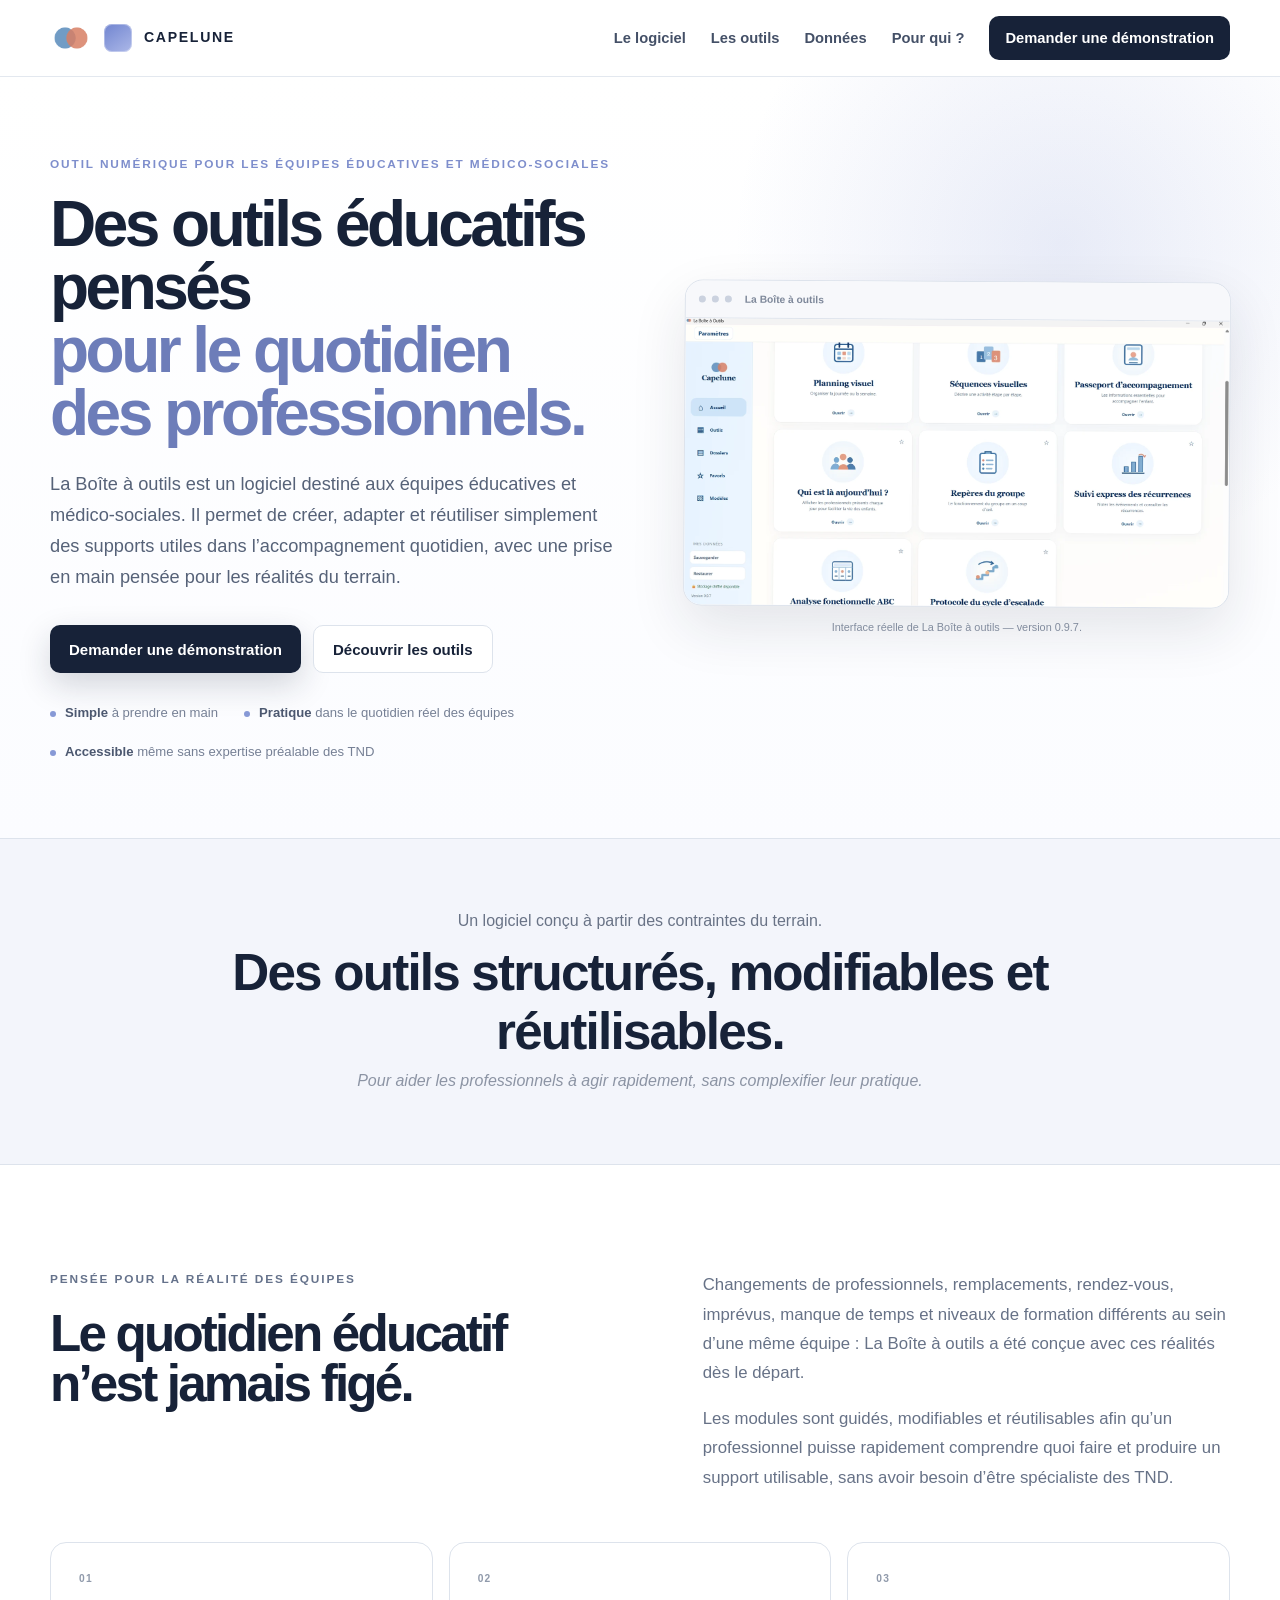
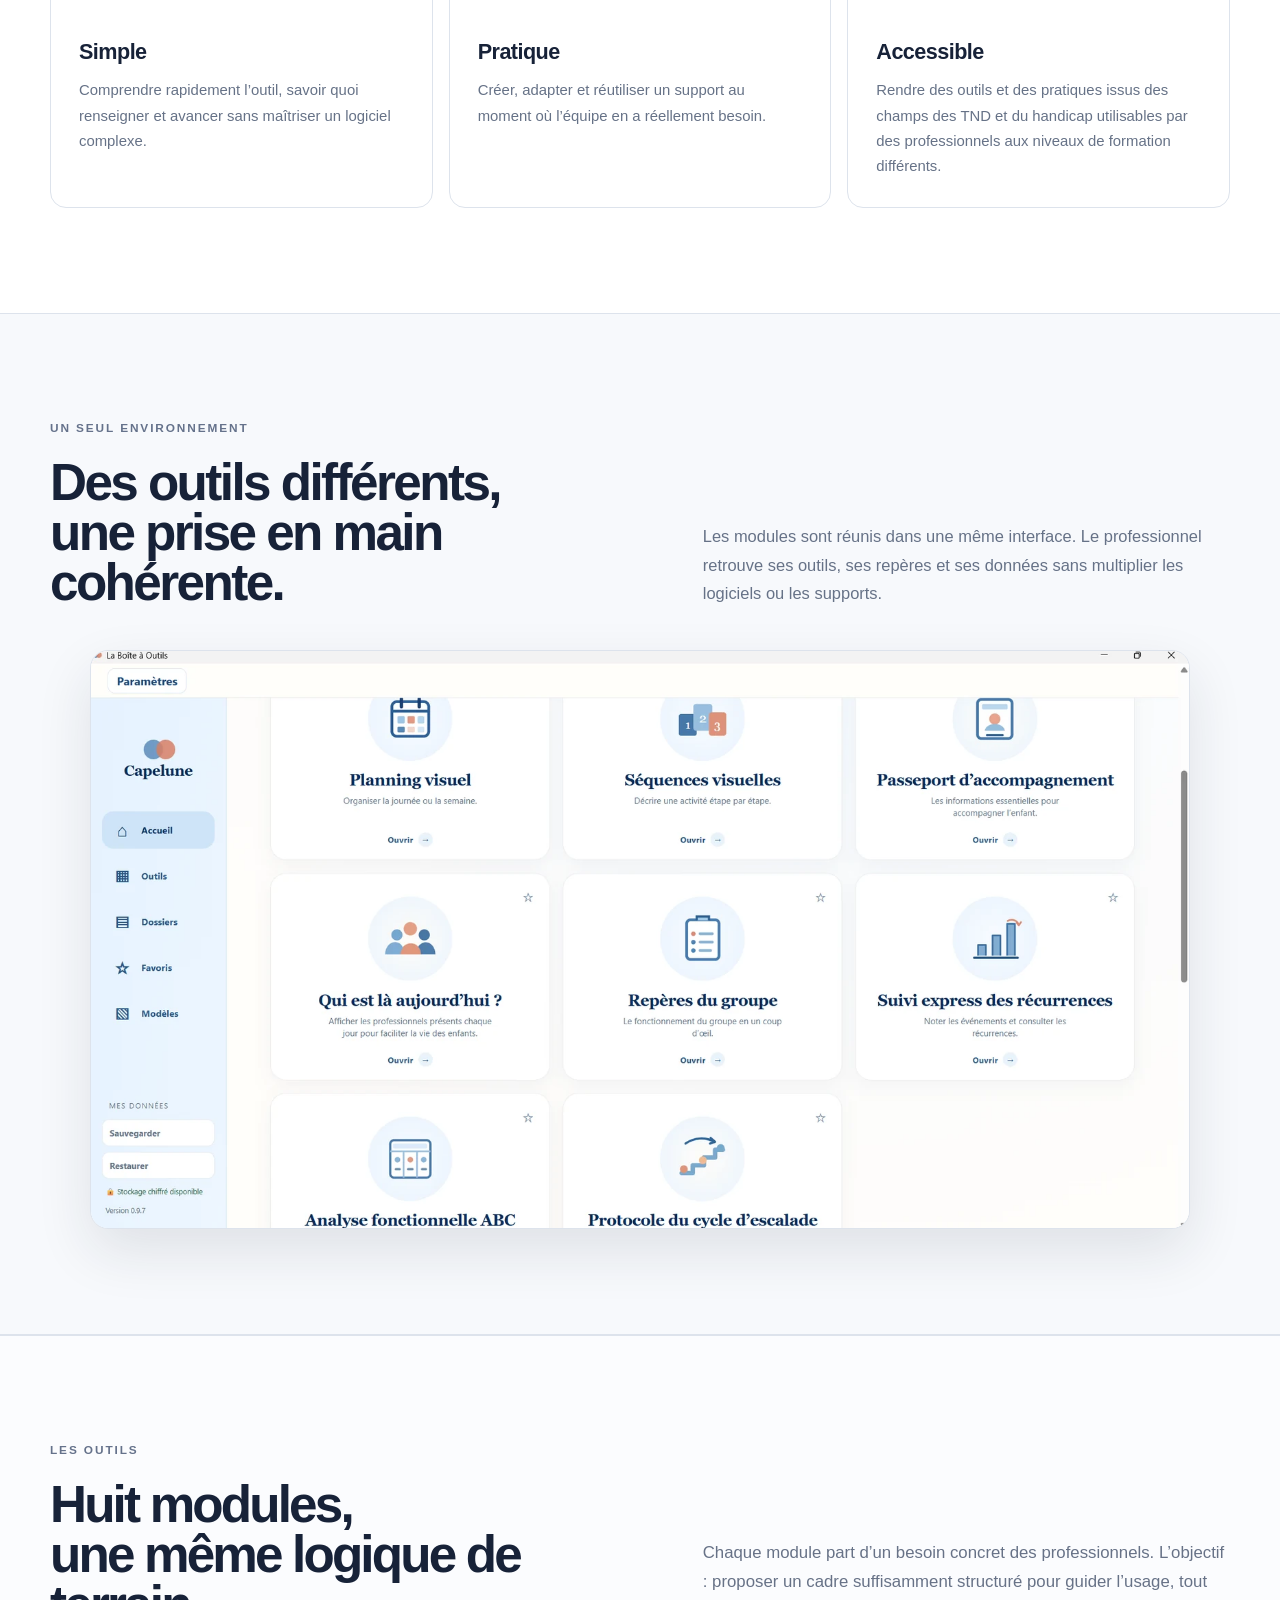
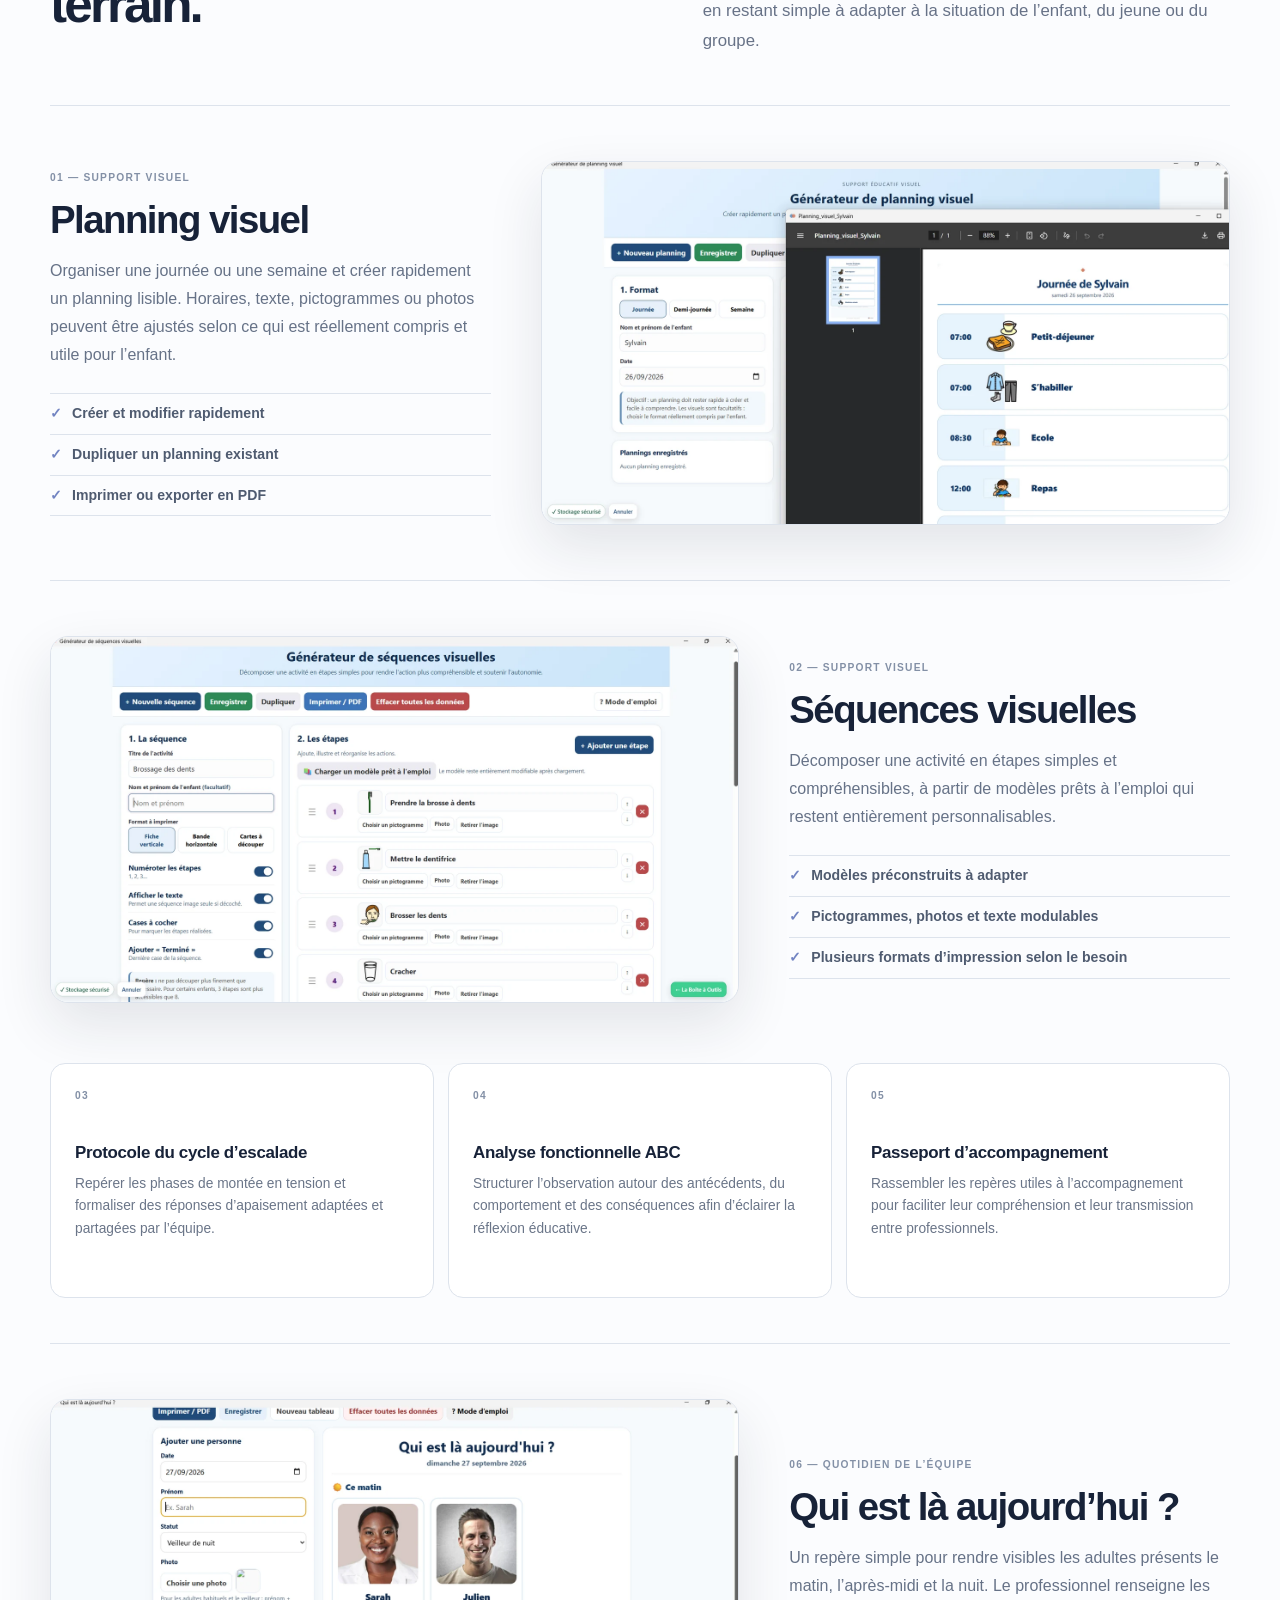
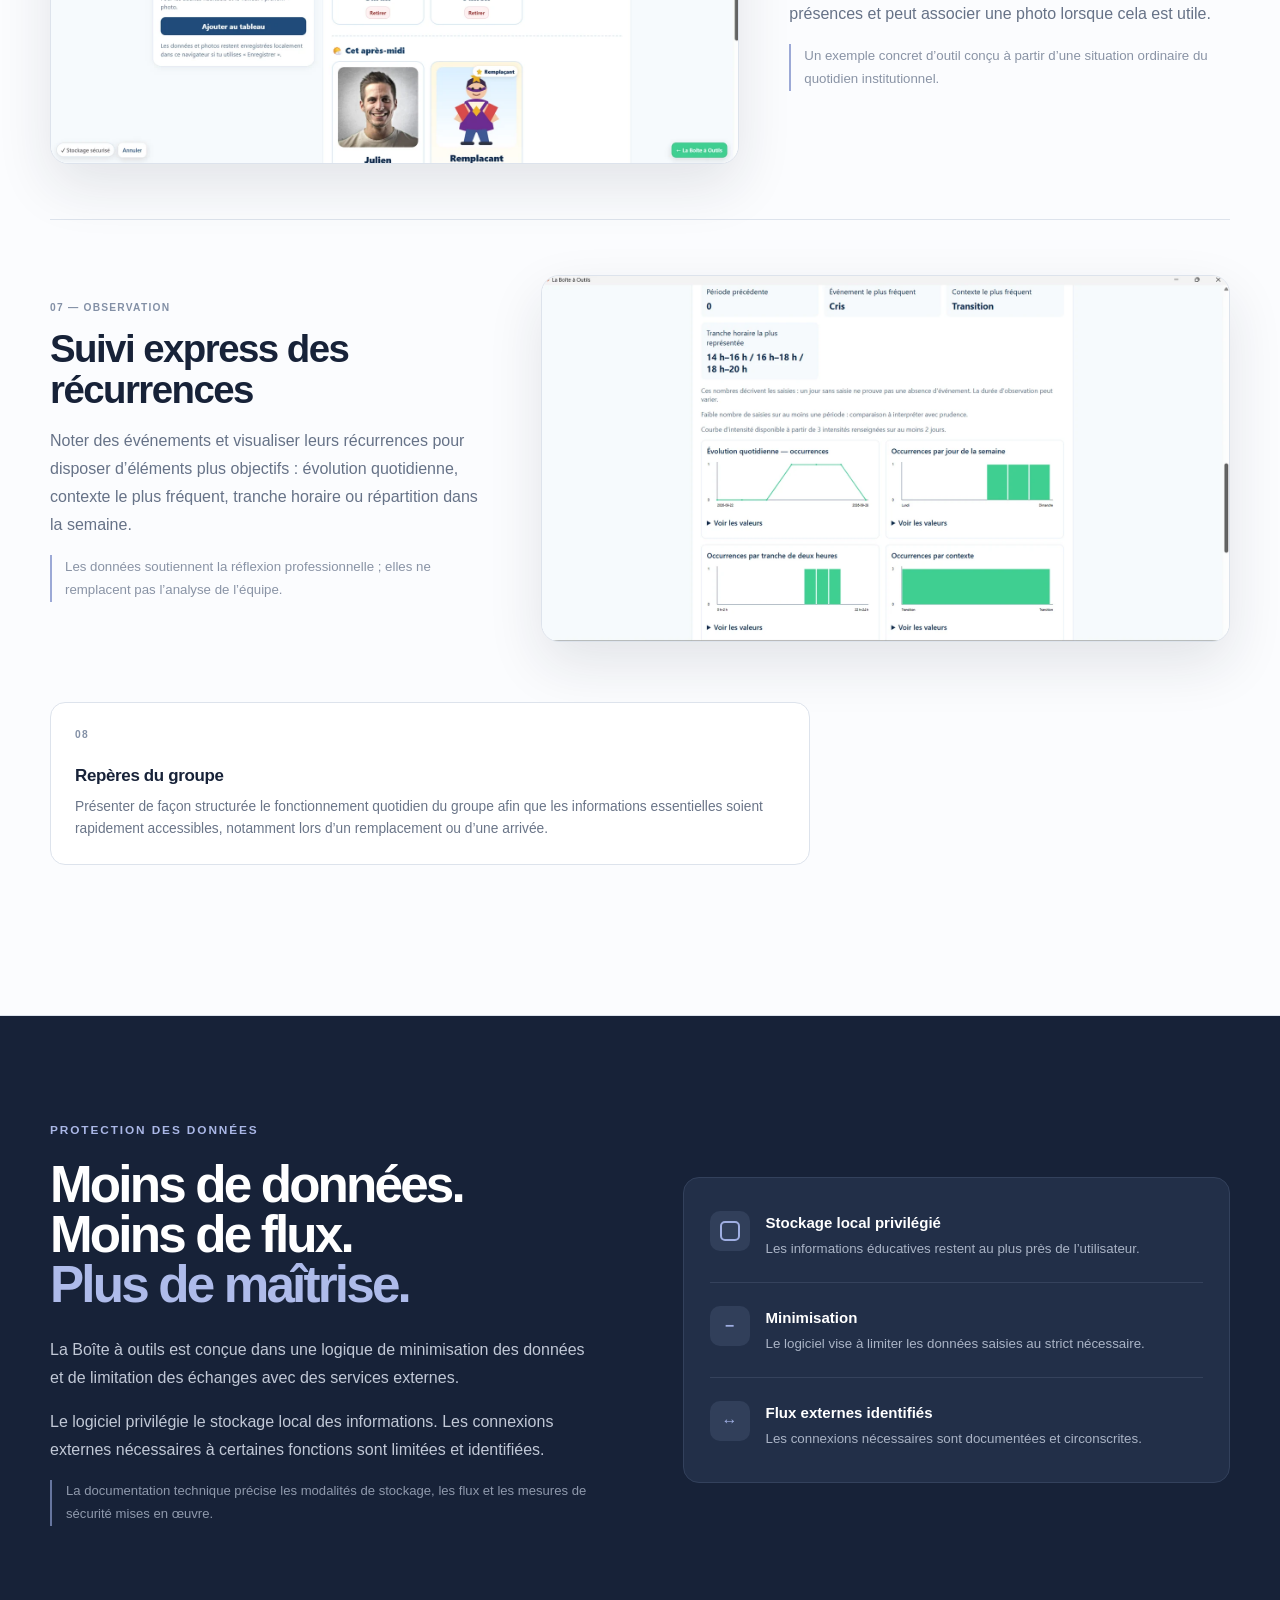
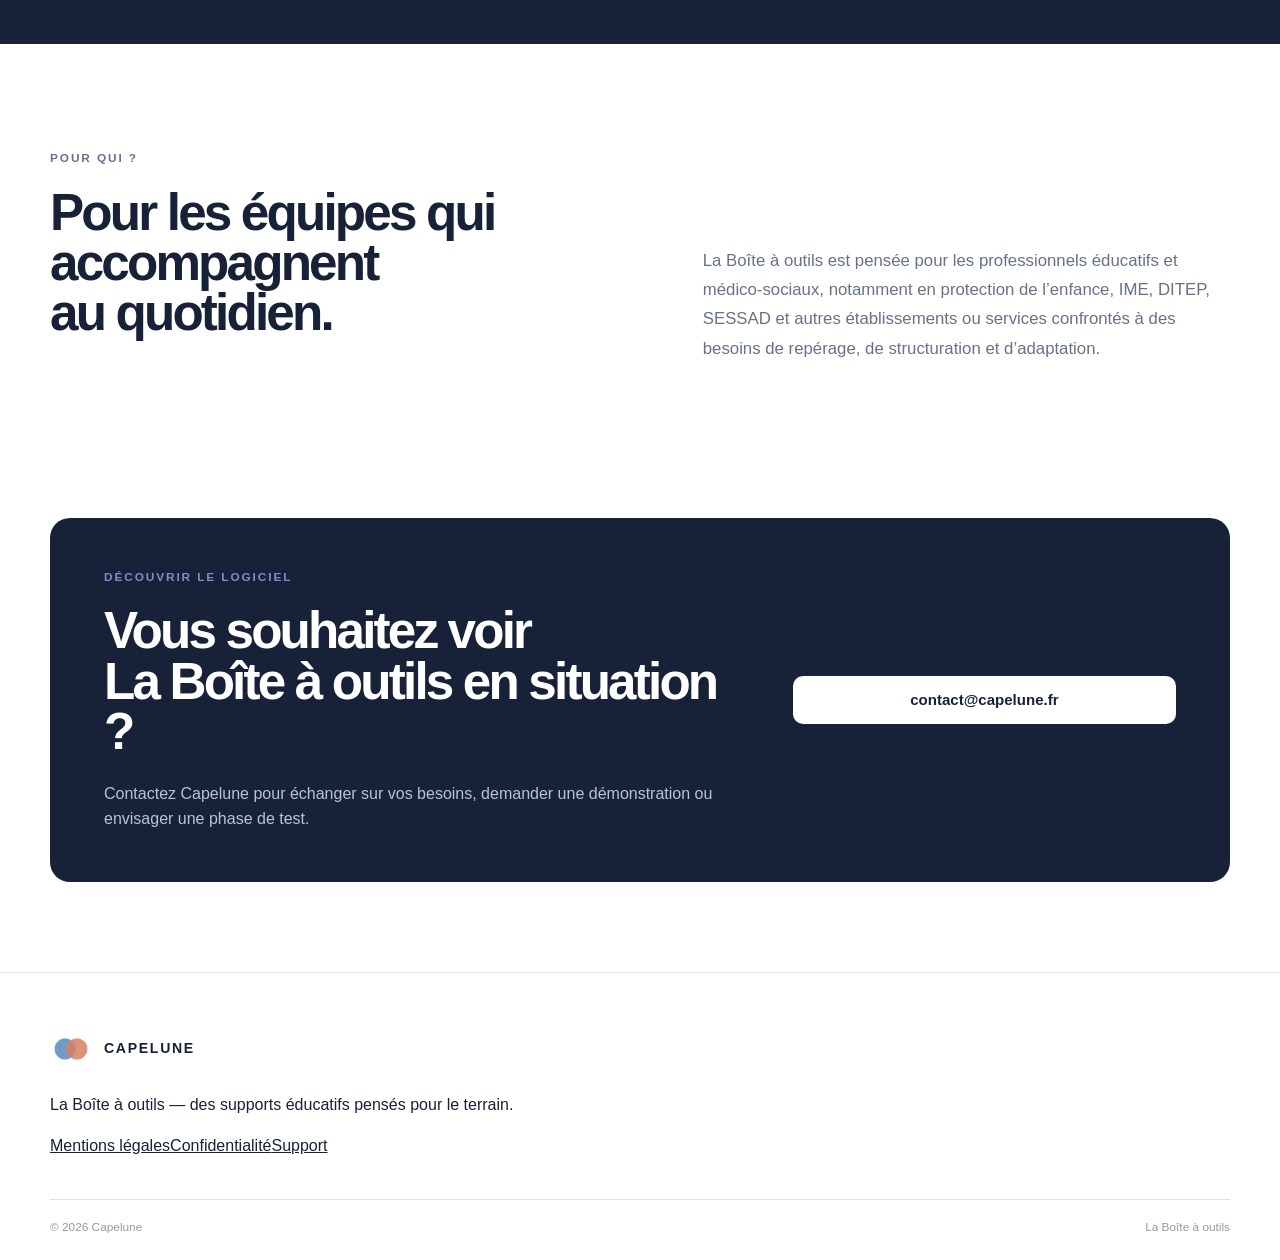
==== commit 7bc9c393: "Corriger les chemins des images pour GitHub Pages" ====
--- a/index.html
+++ b/index.html
@@ -11,8 +11,8 @@
   <meta property="og:type" content="website">
   <meta property="og:url" content="https://capelune.fr/">
   <link rel="canonical" href="https://capelune.fr/">
-  <link rel="icon" href="assets/favicon-32.png" type="image/png">
-  <link rel="apple-touch-icon" href="assets/favicon-180.png">
+  <link rel="icon" href="favicon-32.png" type="image/png">
+  <link rel="apple-touch-icon" href="favicon-180.png">
   <link rel="stylesheet" href="styles.css">
 </head>
 <body>
@@ -20,411 +20,50 @@
 
   <header class="site-header" id="top">
     <div class="container nav-wrap">
-      <a class="brand" href="#top" aria-label="Capelune — accueil"><img class="site-logo-mark" src="assets/capelune-logo.png" alt="" width="42" height="42">
+      <a class="brand" href="#top" aria-label="Capelune — accueil"><img class="site-logo-mark" src="capelune-logo.png" alt="" width="42" height="42">
         <span class="brand-mark" aria-hidden="true"></span>
         <span class="brand-name">CAPELUNE</span>
       </a>
-
-      <button class="nav-toggle" type="button" aria-expanded="false" aria-controls="main-nav" aria-label="Ouvrir le menu">
-        <span></span><span></span><span></span>
-      </button>
-
+      <button class="nav-toggle" type="button" aria-expanded="false" aria-controls="main-nav" aria-label="Ouvrir le menu"><span></span><span></span><span></span></button>
       <nav class="main-nav" id="main-nav" aria-label="Navigation principale">
-        <a href="#outil">Le logiciel</a>
-        <a href="#outils">Les outils</a>
-        <a href="#donnees">Données</a>
-        <a href="#pour-qui">Pour qui ?</a>
+        <a href="#outil">Le logiciel</a><a href="#outils">Les outils</a><a href="#donnees">Données</a><a href="#pour-qui">Pour qui ?</a>
         <a class="nav-cta" href="mailto:contact@capelune.fr?subject=Demande%20de%20d%C3%A9monstration%20-%20La%20Bo%C3%AEte%20%C3%A0%20outils">Demander une démonstration</a>
       </nav>
     </div>
   </header>
 
   <main id="contenu">
-    <section class="hero">
-      <div class="container hero-grid">
-        <div class="hero-copy">
-          <div class="eyebrow">OUTIL NUMÉRIQUE POUR LES ÉQUIPES ÉDUCATIVES ET MÉDICO-SOCIALES</div>
-          <h1>Des outils éducatifs pensés<br><em>pour le quotidien des professionnels.</em></h1>
-          <p class="lead">
-            La Boîte à outils est un logiciel destiné aux équipes éducatives et médico-sociales.
-            Il permet de créer, adapter et réutiliser simplement des supports utiles dans
-            l’accompagnement quotidien, avec une prise en main pensée pour les réalités du terrain.
-          </p>
-          <div class="hero-actions">
-            <a class="btn btn-primary" href="mailto:contact@capelune.fr?subject=Demande%20de%20d%C3%A9monstration%20-%20La%20Bo%C3%AEte%20%C3%A0%20outils">Demander une démonstration</a>
-            <a class="btn btn-secondary" href="#outils">Découvrir les outils</a>
-          </div>
-          <div class="hero-meta">
-            <span><b>Simple</b> à prendre en main</span>
-            <span><b>Pratique</b> dans le quotidien réel des équipes</span>
-            <span><b>Accessible</b> même sans expertise préalable des TND</span>
-          </div>
-        </div>
+    <section class="hero"><div class="container hero-grid"><div class="hero-copy">
+      <div class="eyebrow">OUTIL NUMÉRIQUE POUR LES ÉQUIPES ÉDUCATIVES ET MÉDICO-SOCIALES</div>
+      <h1>Des outils éducatifs pensés<br><em>pour le quotidien des professionnels.</em></h1>
+      <p class="lead">La Boîte à outils est un logiciel destiné aux équipes éducatives et médico-sociales. Il permet de créer, adapter et réutiliser simplement des supports utiles dans l’accompagnement quotidien, avec une prise en main pensée pour les réalités du terrain.</p>
+      <div class="hero-actions"><a class="btn btn-primary" href="mailto:contact@capelune.fr?subject=Demande%20de%20d%C3%A9monstration%20-%20La%20Bo%C3%AEte%20%C3%A0%20outils">Demander une démonstration</a><a class="btn btn-secondary" href="#outils">Découvrir les outils</a></div>
+      <div class="hero-meta"><span><b>Simple</b> à prendre en main</span><span><b>Pratique</b> dans le quotidien réel des équipes</span><span><b>Accessible</b> même sans expertise préalable des TND</span></div>
+    </div><div class="hero-visual"><figure class="product-shot product-shot-hero"><div class="product-shot-bar"><span class="window-dot"></span><span class="window-dot"></span><span class="window-dot"></span><small>La Boîte à outils</small></div><img src="accueil-logiciel-v097.webp" alt="Écran d’accueil de La Boîte à outils version 0.9.7 avec l’identité Capelune et les différents modules du logiciel" width="1500" height="793" loading="eager"></figure><p class="visual-note">Interface réelle de La Boîte à outils — version 0.9.7.</p></div></div></section>
 
-        <div class="hero-visual">
-          <figure class="product-shot product-shot-hero">
-            <div class="product-shot-bar">
-              <span class="window-dot"></span><span class="window-dot"></span><span class="window-dot"></span>
-              <small>La Boîte à outils</small>
-            </div>
-            <img src="assets/accueil-logiciel-v097.webp"
-                 alt="Écran d’accueil de La Boîte à outils version 0.9.7 avec l’identité Capelune et les différents modules du logiciel"
-                 width="1500" height="793" loading="eager">
-          </figure>
-          <p class="visual-note">Interface réelle de La Boîte à outils — version 0.9.7.</p>
-        </div>
-      </div>
-    </section>
+    <section class="statement" id="outil"><div class="container narrow"><p>Un logiciel conçu à partir des contraintes du terrain.</p><h2>Des outils structurés, modifiables et réutilisables.</h2><p class="statement-sub">Pour aider les professionnels à agir rapidement, sans complexifier leur pratique.</p></div></section>
 
-    <section class="statement" id="outil">
-      <div class="container narrow">
-        <p>Un logiciel conçu à partir des contraintes du terrain.</p>
-        <h2>Des outils structurés, modifiables et réutilisables.</h2>
-        <p class="statement-sub">Pour aider les professionnels à agir rapidement, sans complexifier leur pratique.</p>
-      </div>
-    </section>
+    <section class="reality section"><div class="container"><div class="section-head"><div><div class="eyebrow dark">PENSÉE POUR LA RÉALITÉ DES ÉQUIPES</div><h2>Le quotidien éducatif<br>n’est jamais figé.</h2></div><div><p>Changements de professionnels, remplacements, rendez-vous, imprévus, manque de temps et niveaux de formation différents au sein d’une même équipe : La Boîte à outils a été conçue avec ces réalités dès le départ.</p><p>Les modules sont guidés, modifiables et réutilisables afin qu’un professionnel puisse rapidement comprendre quoi faire et produire un support utilisable, sans avoir besoin d’être spécialiste des TND.</p></div></div><div class="principle-grid"><article class="principle-card"><span class="principle-number">01</span><h3>Simple</h3><p>Comprendre rapidement l’outil, savoir quoi renseigner et avancer sans maîtriser un logiciel complexe.</p></article><article class="principle-card"><span class="principle-number">02</span><h3>Pratique</h3><p>Créer, adapter et réutiliser un support au moment où l’équipe en a réellement besoin.</p></article><article class="principle-card"><span class="principle-number">03</span><h3>Accessible</h3><p>Rendre des outils et des pratiques issus des champs des TND et du handicap utilisables par des professionnels aux niveaux de formation différents.</p></article></div></div></section>
 
-    <section class="reality section">
-      <div class="container">
-        <div class="section-head">
-          <div>
-            <div class="eyebrow dark">PENSÉE POUR LA RÉALITÉ DES ÉQUIPES</div>
-            <h2>Le quotidien éducatif<br>n’est jamais figé.</h2>
-          </div>
-          <div>
-            <p>
-              Changements de professionnels, remplacements, rendez-vous, imprévus,
-              manque de temps et niveaux de formation différents au sein d’une même équipe :
-              La Boîte à outils a été conçue avec ces réalités dès le départ.
-            </p>
-            <p>
-              Les modules sont guidés, modifiables et réutilisables afin qu’un professionnel
-              puisse rapidement comprendre quoi faire et produire un support utilisable,
-              sans avoir besoin d’être spécialiste des TND.
-            </p>
-          </div>
-        </div>
+    <section class="product-overview section"><div class="container"><div class="product-overview-head"><div><div class="eyebrow dark">UN SEUL ENVIRONNEMENT</div><h2>Des outils différents,<br>une prise en main cohérente.</h2></div><p>Les modules sont réunis dans une même interface. Le professionnel retrouve ses outils, ses repères et ses données sans multiplier les logiciels ou les supports.</p></div><figure class="product-shot product-shot-wide"><img src="accueil-logiciel-v097.webp" alt="Vue d’ensemble de l’interface de La Boîte à outils et de ses huit modules" width="1500" height="793" loading="lazy"></figure></div></section>
 
-        <div class="principle-grid">
-          <article class="principle-card">
-            <span class="principle-number">01</span>
-            <h3>Simple</h3>
-            <p>Comprendre rapidement l’outil, savoir quoi renseigner et avancer sans maîtriser un logiciel complexe.</p>
-          </article>
-          <article class="principle-card">
-            <span class="principle-number">02</span>
-            <h3>Pratique</h3>
-            <p>Créer, adapter et réutiliser un support au moment où l’équipe en a réellement besoin.</p>
-          </article>
-          <article class="principle-card">
-            <span class="principle-number">03</span>
-            <h3>Accessible</h3>
-            <p>Rendre des outils et des pratiques issus des champs des TND et du handicap utilisables par des professionnels aux niveaux de formation différents.</p>
-          </article>
-        </div>
-      </div>
-    </section>
+    <section class="tools section" id="outils"><div class="container"><div class="section-head"><div><div class="eyebrow dark">LES OUTILS</div><h2>Huit modules,<br>une même logique de terrain.</h2></div><p>Chaque module part d’un besoin concret des professionnels. L’objectif : proposer un cadre suffisamment structuré pour guider l’usage, tout en restant simple à adapter à la situation de l’enfant, du jeune ou du groupe.</p></div>
+      <div class="feature-showcase"><div class="feature-copy"><span class="feature-index">01 — SUPPORT VISUEL</span><h3>Planning visuel</h3><p>Organiser une journée ou une semaine et créer rapidement un planning lisible. Horaires, texte, pictogrammes ou photos peuvent être ajustés selon ce qui est réellement compris et utile pour l’enfant.</p><ul class="feature-points"><li>Créer et modifier rapidement</li><li>Dupliquer un planning existant</li><li>Imprimer ou exporter en PDF</li></ul></div><figure class="product-shot"><img src="planning-visuel-v097.webp" alt="Module Planning visuel de La Boîte à outils" width="1500" height="844" loading="lazy"></figure></div>
+      <div class="feature-showcase reverse"><div class="feature-copy"><span class="feature-index">02 — SUPPORT VISUEL</span><h3>Séquences visuelles</h3><p>Décomposer une activité en étapes simples et compréhensibles, à partir de modèles prêts à l’emploi qui restent entièrement personnalisables.</p><ul class="feature-points"><li>Modèles préconstruits à adapter</li><li>Pictogrammes, photos et texte modulables</li><li>Plusieurs formats d’impression selon le besoin</li></ul></div><figure class="product-shot"><img src="sequences-visuelles-v097.webp" alt="Générateur de séquences visuelles" width="1600" height="852" loading="lazy"></figure></div>
+      <div class="module-grid module-grid-three"><article class="module-card"><span class="module-index">03</span><h3>Protocole du cycle d’escalade</h3><p>Repérer les phases de montée en tension et formaliser des réponses d’apaisement adaptées et partagées par l’équipe.</p></article><article class="module-card"><span class="module-index">04</span><h3>Analyse fonctionnelle ABC</h3><p>Structurer l’observation autour des antécédents, du comportement et des conséquences afin d’éclairer la réflexion éducative.</p></article><article class="module-card"><span class="module-index">05</span><h3>Passeport d’accompagnement</h3><p>Rassembler les repères utiles à l’accompagnement pour faciliter leur compréhension et leur transmission entre professionnels.</p></article></div>
+      <div class="feature-showcase reverse"><div class="feature-copy"><span class="feature-index">06 — QUOTIDIEN DE L’ÉQUIPE</span><h3>Qui est là aujourd’hui ?</h3><p>Un repère simple pour rendre visibles les adultes présents le matin, l’après-midi et la nuit. Le professionnel renseigne les présences et peut associer une photo lorsque cela est utile.</p><p class="feature-note">Un exemple concret d’outil conçu à partir d’une situation ordinaire du quotidien institutionnel.</p></div><figure class="product-shot"><img src="qui-est-la-v097.webp" alt="Module Qui est là aujourd’hui" width="1500" height="844" loading="lazy"></figure></div>
+      <div class="feature-showcase"><div class="feature-copy"><span class="feature-index">07 — OBSERVATION</span><h3>Suivi express des récurrences</h3><p>Noter des événements et visualiser leurs récurrences pour disposer d’éléments plus objectifs : évolution quotidienne, contexte le plus fréquent, tranche horaire ou répartition dans la semaine.</p><p class="feature-note">Les données soutiennent la réflexion professionnelle ; elles ne remplacent pas l’analyse de l’équipe.</p></div><figure class="product-shot"><img src="recurrences-v097.webp" alt="Écran d’analyse du suivi des récurrences avec indicateurs et graphiques" width="1500" height="750" loading="lazy"></figure></div>
+      <div class="module-grid module-grid-last"><article class="module-card module-card-wide"><span class="module-index">08</span><h3>Repères du groupe</h3><p>Présenter de façon structurée le fonctionnement quotidien du groupe afin que les informations essentielles soient rapidement accessibles, notamment lors d’un remplacement ou d’une arrivée.</p></article></div>
+    </div></section>
 
-    <section class="product-overview section">
-      <div class="container">
-        <div class="product-overview-head">
-          <div>
-            <div class="eyebrow dark">UN SEUL ENVIRONNEMENT</div>
-            <h2>Des outils différents,<br>une prise en main cohérente.</h2>
-          </div>
-          <p>
-            Les modules sont réunis dans une même interface. Le professionnel retrouve
-            ses outils, ses repères et ses données sans multiplier les logiciels ou les supports.
-          </p>
-        </div>
-        <figure class="product-shot product-shot-wide">
-          <img src="assets/accueil-logiciel-v097.webp"
-               alt="Vue d’ensemble de l’interface de La Boîte à outils et de ses huit modules"
-               width="1500" height="793" loading="lazy">
-        </figure>
-      </div>
-    </section>
+    <section class="data section" id="donnees"><div class="container data-grid"><div><div class="eyebrow">PROTECTION DES DONNÉES</div><h2>Moins de données.<br>Moins de flux.<br><em>Plus de maîtrise.</em></h2><p>La Boîte à outils est conçue dans une logique de minimisation des données et de limitation des échanges avec des services externes.</p><p>Le logiciel privilégie le stockage local des informations. Les connexions externes nécessaires à certaines fonctions sont limitées et identifiées.</p><p class="data-disclaimer">La documentation technique précise les modalités de stockage, les flux et les mesures de sécurité mises en œuvre.</p></div><div class="data-card"><div class="data-line"><span class="data-icon local"></span><div><b>Stockage local privilégié</b><small>Les informations éducatives restent au plus près de l’utilisateur.</small></div></div><div class="data-line"><span class="data-icon minimize"></span><div><b>Minimisation</b><small>Le logiciel vise à limiter les données saisies au strict nécessaire.</small></div></div><div class="data-line"><span class="data-icon flows"></span><div><b>Flux externes identifiés</b><small>Les connexions nécessaires sont documentées et circonscrites.</small></div></div></div></div></section>
 
-    <section class="tools section" id="outils">
-      <div class="container">
-        <div class="section-head">
-          <div>
-            <div class="eyebrow dark">LES OUTILS</div>
-            <h2>Huit modules,<br>une même logique de terrain.</h2>
-          </div>
-          <p>
-            Chaque module part d’un besoin concret des professionnels. L’objectif :
-            proposer un cadre suffisamment structuré pour guider l’usage, tout en restant
-            simple à adapter à la situation de l’enfant, du jeune ou du groupe.
-          </p>
-        </div>
+    <section class="audience section" id="pour-qui"><div class="container"><div class="section-head"><div><div class="eyebrow dark">POUR QUI ?</div><h2>Pour les équipes qui accompagnent<br>au quotidien.</h2></div><p>La Boîte à outils est pensée pour les professionnels éducatifs et médico-sociaux, notamment en protection de l’enfance, IME, DITEP, SESSAD et autres établissements ou services confrontés à des besoins de repérage, de structuration et d’adaptation.</p></div></div></section>
 
-        <div class="feature-showcase">
-          <div class="feature-copy">
-            <span class="feature-index">01 — SUPPORT VISUEL</span>
-            <h3>Planning visuel</h3>
-            <p>
-              Organiser une journée ou une semaine et créer rapidement un planning lisible.
-              Horaires, texte, pictogrammes ou photos peuvent être ajustés selon ce qui est
-              réellement compris et utile pour l’enfant.
-            </p>
-            <ul class="feature-points">
-              <li>Créer et modifier rapidement</li>
-              <li>Dupliquer un planning existant</li>
-              <li>Imprimer ou exporter en PDF</li>
-            </ul>
-          </div>
-          <figure class="product-shot">
-            <img src="assets/planning-visuel-v097.webp"
-                 alt="Module Planning visuel de La Boîte à outils avec les étapes petit-déjeuner, école, cantine et visite fratrie"
-                 width="1500" height="844" loading="lazy">
-          </figure>
-        </div>
-
-        <div class="feature-showcase reverse">
-          <div class="feature-copy">
-            <span class="feature-index">02 — SUPPORT VISUEL</span>
-            <h3>Séquences visuelles</h3>
-            <p>Décomposer une activité en étapes simples et compréhensibles, à partir de modèles prêts à l’emploi qui restent entièrement personnalisables.</p>
-            <ul class="feature-points">
-              <li>Modèles préconstruits à adapter</li>
-              <li>Pictogrammes, photos et texte modulables</li>
-              <li>Plusieurs formats d’impression selon le besoin</li>
-            </ul>
-          </div>
-          <figure class="product-shot">
-            <img src="assets/sequences-visuelles-v097.webp"
-                 alt="Générateur de séquences visuelles avec un exemple de brossage des dents"
-                 width="1600" height="852" loading="lazy">
-          </figure>
-        </div>
-
-        <div class="module-grid module-grid-three">
-          <article class="module-card">
-            <span class="module-index">03</span>
-            <h3>Protocole du cycle d’escalade</h3>
-            <p>Repérer les phases de montée en tension et formaliser des réponses d’apaisement adaptées et partagées par l’équipe.</p>
-          </article>
-          <article class="module-card">
-            <span class="module-index">04</span>
-            <h3>Analyse fonctionnelle ABC</h3>
-            <p>Structurer l’observation autour des antécédents, du comportement et des conséquences afin d’éclairer la réflexion éducative.</p>
-          </article>
-          <article class="module-card">
-            <span class="module-index">05</span>
-            <h3>Passeport d’accompagnement</h3>
-            <p>Rassembler les repères utiles à l’accompagnement pour faciliter leur compréhension et leur transmission entre professionnels.</p>
-          </article>
-        </div>
-
-        <div class="feature-showcase reverse">
-          <div class="feature-copy">
-            <span class="feature-index">06 — QUOTIDIEN DE L’ÉQUIPE</span>
-            <h3>Qui est là aujourd’hui ?</h3>
-            <p>
-              Un repère simple pour rendre visibles les adultes présents le matin,
-              l’après-midi et la nuit. Le professionnel renseigne les présences et peut
-              associer une photo lorsque cela est utile.
-            </p>
-            <p class="feature-note">Un exemple concret d’outil conçu à partir d’une situation ordinaire du quotidien institutionnel.</p>
-          </div>
-          <figure class="product-shot">
-            <img src="assets/qui-est-la-v097.webp"
-                 alt="Module Qui est là aujourd’hui de La Boîte à outils permettant d’afficher les professionnels présents"
-                 width="1500" height="844" loading="lazy">
-          </figure>
-        </div>
-
-        <div class="feature-showcase">
-          <div class="feature-copy">
-            <span class="feature-index">07 — OBSERVATION</span>
-            <h3>Suivi express des récurrences</h3>
-            <p>
-              Noter des événements et visualiser leurs récurrences pour disposer d’éléments
-              plus objectifs : évolution quotidienne, contexte le plus fréquent, tranche
-              horaire ou répartition dans la semaine.
-            </p>
-            <p class="feature-note">Les données soutiennent la réflexion professionnelle ; elles ne remplacent pas l’analyse de l’équipe.</p>
-          </div>
-          <figure class="product-shot">
-            <img src="assets/recurrences-v097.webp"
-                 alt="Écran d’analyse du suivi des récurrences avec indicateurs et graphiques"
-                 width="1500" height="750" loading="lazy">
-          </figure>
-        </div>
-
-        <div class="module-grid module-grid-last">
-          <article class="module-card module-card-wide">
-            <span class="module-index">08</span>
-            <h3>Repères du groupe</h3>
-            <p>Présenter de façon structurée le fonctionnement quotidien du groupe afin que les informations essentielles soient rapidement accessibles, notamment lors d’un remplacement ou d’une arrivée.</p>
-          </article>
-        </div>
-      </div>
-    </section>
-
-    <section class="data section" id="donnees">
-      <div class="container data-grid">
-        <div>
-          <div class="eyebrow">PROTECTION DES DONNÉES</div>
-          <h2>Moins de données.<br>Moins de flux.<br><em>Plus de maîtrise.</em></h2>
-          <p>
-            La Boîte à outils est conçue dans une logique de minimisation des données
-            et de limitation des échanges avec des services externes.
-          </p>
-          <p>
-            Le logiciel privilégie le stockage local des informations. Les connexions
-            externes nécessaires à certaines fonctions sont limitées et identifiées.
-          </p>
-          <p class="data-disclaimer">
-            La documentation technique précise les modalités de stockage, les flux et les mesures de sécurité mises en œuvre.
-          </p>
-        </div>
-
-        <div class="data-card">
-          <div class="data-line">
-            <span class="data-icon local"></span>
-            <div><b>Stockage local privilégié</b><small>Les informations éducatives restent au plus près de l’utilisateur.</small></div>
-          </div>
-          <div class="data-line">
-            <span class="data-icon minimize"></span>
-            <div><b>Minimisation</b><small>Le logiciel vise à limiter les données saisies au strict nécessaire.</small></div>
-          </div>
-          <div class="data-line">
-            <span class="data-icon flows"></span>
-            <div><b>Flux externes identifiés</b><small>Les connexions nécessaires sont documentées et circonscrites.</small></div>
-          </div>
-          <div class="data-line">
-            <span class="data-icon control"></span>
-            <div><b>Maîtrise professionnelle</b><small>Le professionnel conserve la maîtrise du contenu et de son interprétation.</small></div>
-          </div>
-        </div>
-      </div>
-    </section>
-
-    <section class="audience section" id="pour-qui">
-      <div class="container">
-        <div class="section-head">
-          <div>
-            <div class="eyebrow dark">POUR QUI ?</div>
-            <h2>Conçue pour celles et ceux<br>qui font vivre le quotidien.</h2>
-          </div>
-          <p>
-            La Boîte à outils s’adresse aux équipes éducatives et médico-sociales qui souhaitent
-            disposer de supports et de cadres simples à mobiliser dans leur quotidien, notamment
-            lorsque les besoins relèvent des TND, du handicap, de la communication, de la
-            structuration ou de la régulation.
-          </p>
-        </div>
-
-        <div class="audience-tags" aria-label="Structures concernées">
-          <span>MECS</span><span>DITEP</span><span>IME / DIME</span><span>SESSAD</span>
-          <span>PCPE</span><span>Équipes mobiles</span><span>Lieux de vie</span><span>Services éducatifs</span>
-        </div>
-      </div>
-    </section>
-
-    <section class="not-section">
-      <div class="container not-grid">
-        <div>
-          <div class="eyebrow dark">UN SUPPORT À LA PRATIQUE</div>
-          <h2>Ce que La Boîte à outils<br>n’est pas.</h2>
-        </div>
-        <ul>
-          <li>Un outil de diagnostic</li>
-          <li>Un logiciel de gestion administrative</li>
-          <li>Un outil de communication alternative à lui seul</li>
-          <li>Un substitut à l’expertise clinique ou professionnelle</li>
-        </ul>
-      </div>
-    </section>
-
-    <section class="origin section">
-      <div class="container origin-grid">
-        <div class="origin-card">
-          <div class="origin-initials">MM</div>
-          <div>
-            <span>CONCEPTION</span>
-            <h3>Malek MENAD</h3>
-            <p>Éducateur spécialisé</p>
-          </div>
-        </div>
-        <div class="origin-copy">
-          <div class="eyebrow dark">NÉE DU TERRAIN</div>
-          <h2>Un logiciel pensé depuis la pratique éducative.</h2>
-          <p>
-            La Boîte à outils a été conçue à partir de situations rencontrées dans
-            l’accompagnement d’enfants et d’adolescents, à l’interface entre protection
-            de l’enfance, handicap et troubles du neurodéveloppement.
-          </p>
-          <p>
-            Son objectif n’est pas d’ajouter une couche de complexité, mais de rendre
-            accessibles des repères et des outils que les équipes puissent réellement
-            utiliser, modifier et transmettre.
-          </p>
-        </div>
-      </div>
-    </section>
-
-    <section class="cta-section">
-      <div class="container cta-card">
-        <div>
-          <div class="eyebrow">DÉCOUVRIR LE LOGICIEL</div>
-          <h2>Voir La Boîte à outils<br>en situation réelle.</h2>
-          <p>Une présentation courte suffit pour comprendre la logique du logiciel et ses principaux usages.</p>
-        </div>
-        <div class="cta-actions">
-          <a class="btn btn-light" href="mailto:contact@capelune.fr?subject=Demande%20de%20d%C3%A9monstration%20-%20La%20Bo%C3%AEte%20%C3%A0%20outils">Demander une démonstration</a>
-          <a class="text-link light" href="mailto:contact@capelune.fr">contact@capelune.fr →</a>
-        </div>
-      </div>
-    </section>
-    <section class="contact-strip" aria-label="Contacts Capelune">
-      <div class="container contact-strip-grid">
-        <div>
-          <span class="contact-label">CONTACT &amp; DÉMONSTRATIONS</span>
-          <a href="mailto:contact@capelune.fr">contact@capelune.fr</a>
-        </div>
-        <div>
-          <span class="contact-label">SUPPORT LOGICIEL</span>
-          <a href="mailto:support@capelune.fr">support@capelune.fr</a>
-        </div>
-      </div>
-    </section>
+    <section class="cta-section"><div class="container cta-card"><div><div class="eyebrow">DÉCOUVRIR LE LOGICIEL</div><h2>Vous souhaitez voir<br>La Boîte à outils en situation ?</h2><p>Contactez Capelune pour échanger sur vos besoins, demander une démonstration ou envisager une phase de test.</p></div><a class="btn btn-light" href="mailto:contact@capelune.fr?subject=Demande%20de%20d%C3%A9monstration%20-%20La%20Bo%C3%AEte%20%C3%A0%20outils">contact@capelune.fr</a></div></section>
   </main>
 
-  <footer class="site-footer">
-    <div class="container footer-top">
-      <div class="footer-brand">
-        <a class="brand footer-logo" href="#top">
-          <span class="brand-mark" aria-hidden="true"></span>
-          <span class="brand-name">CAPELUNE</span>
-        </a>
-        <p>La Boîte à outils — support numérique pour les pratiques éducatives et médico-sociales.</p>
-      </div>
-      <div class="footer-links">
-        <div>
-          <b>Navigation</b>
-          <a href="#outil">Le logiciel</a>
-          <a href="#outils">Les outils</a>
-          <a href="#donnees">Données</a>
-          <a href="#pour-qui">Pour qui ?</a>
-        </div>
-        <div>
-          <b>Informations</b>
-          <a href="mentions-legales.html">Mentions légales</a>
-          <a href="confidentialite.html">Confidentialité</a>
-          <a href="mailto:contact@capelune.fr">Contact général</a>
-          <a href="mailto:support@capelune.fr?subject=Support%20La%20Bo%C3%AEte%20%C3%A0%20outils">Support logiciel</a>
-        </div>
-      </div>
-    </div>
-    <div class="container footer-bottom">
-      <span>© <span id="year"></span> Capelune. Tous droits réservés.</span>
-      <span>La Boîte à outils — Capelune</span>
-    </div>
-  </footer>
-
+  <footer class="site-footer"><div class="container footer-grid"><div><div class="brand footer-brand"><img class="site-logo-mark" src="capelune-logo.png" alt="" width="42" height="42"><span class="brand-name">CAPELUNE</span></div><p>La Boîte à outils — des supports éducatifs pensés pour le terrain.</p></div><div><a href="mentions-legales.html">Mentions légales</a><a href="confidentialite.html">Confidentialité</a><a href="mailto:support@capelune.fr">Support</a></div></div><div class="container footer-bottom"><span>© 2026 Capelune</span><span>La Boîte à outils</span></div></footer>
   <script src="script.js"></script>
 </body>
-</html>
+</html>
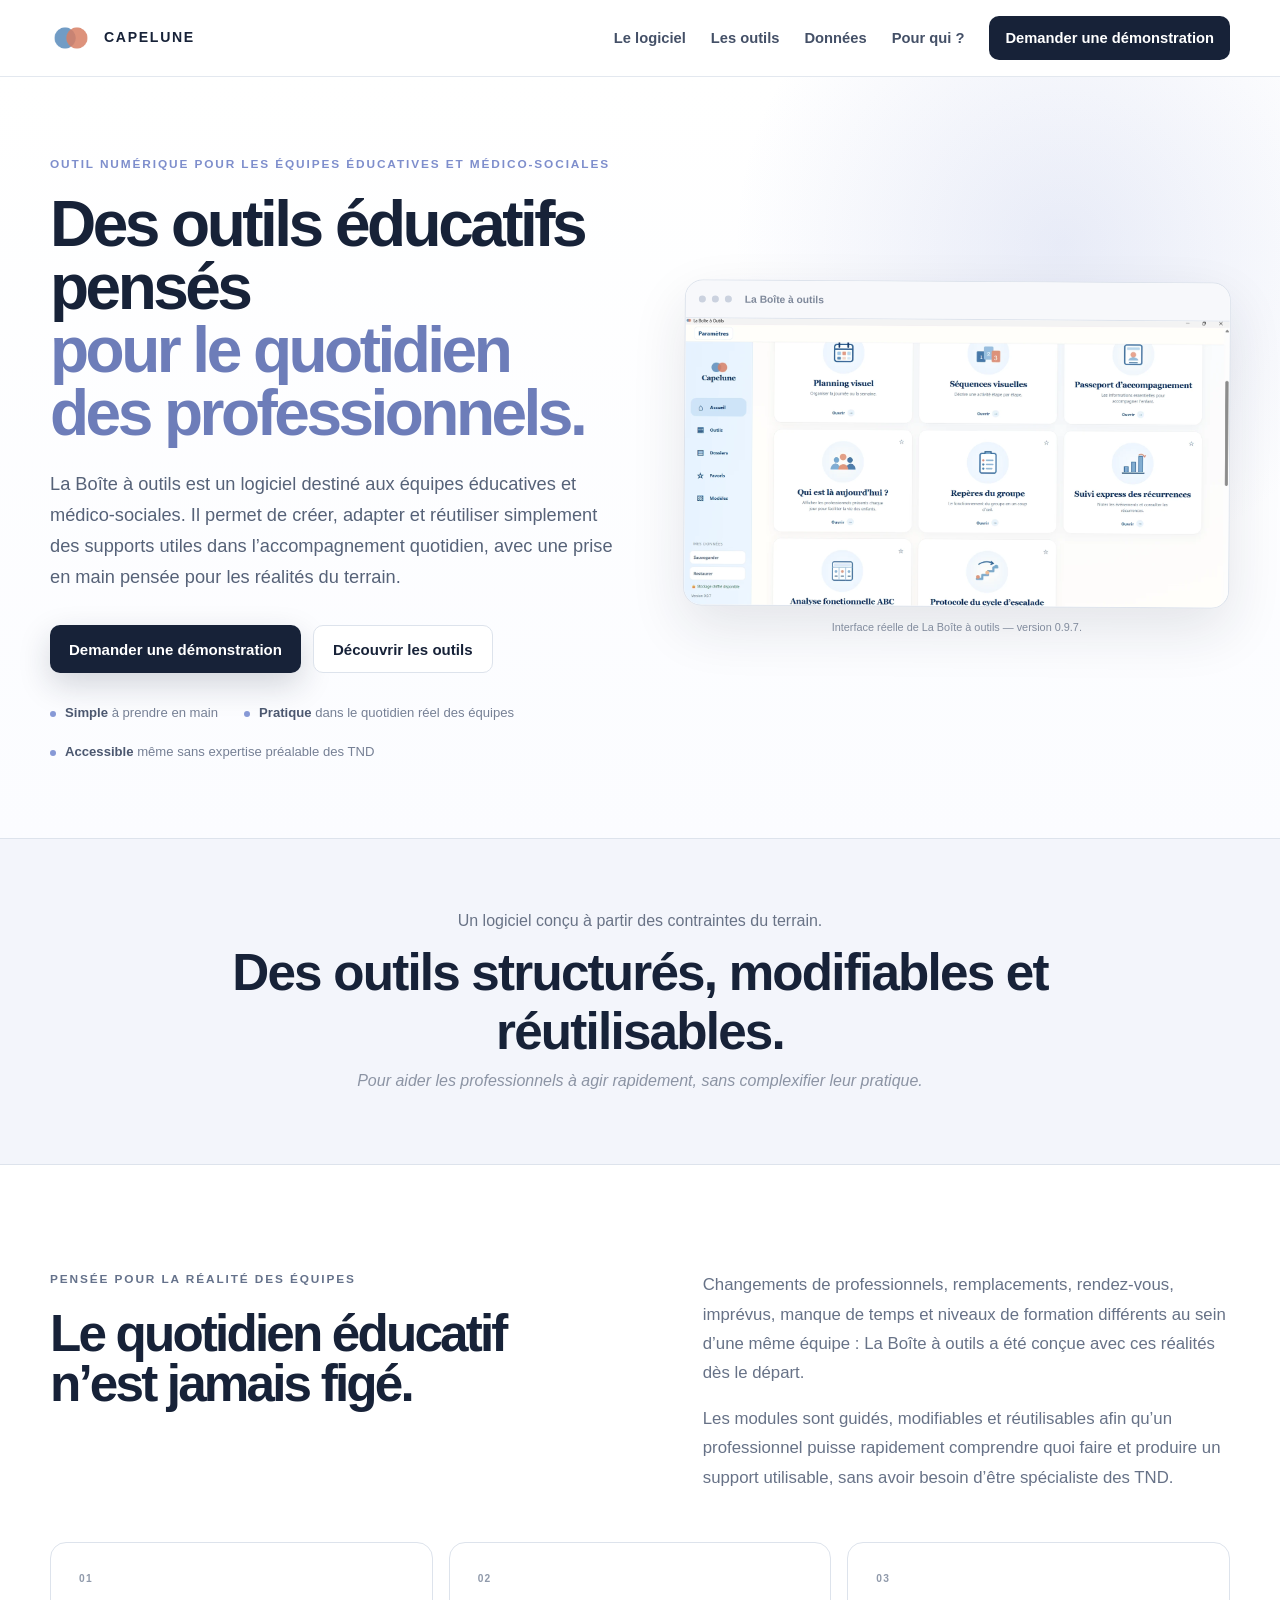
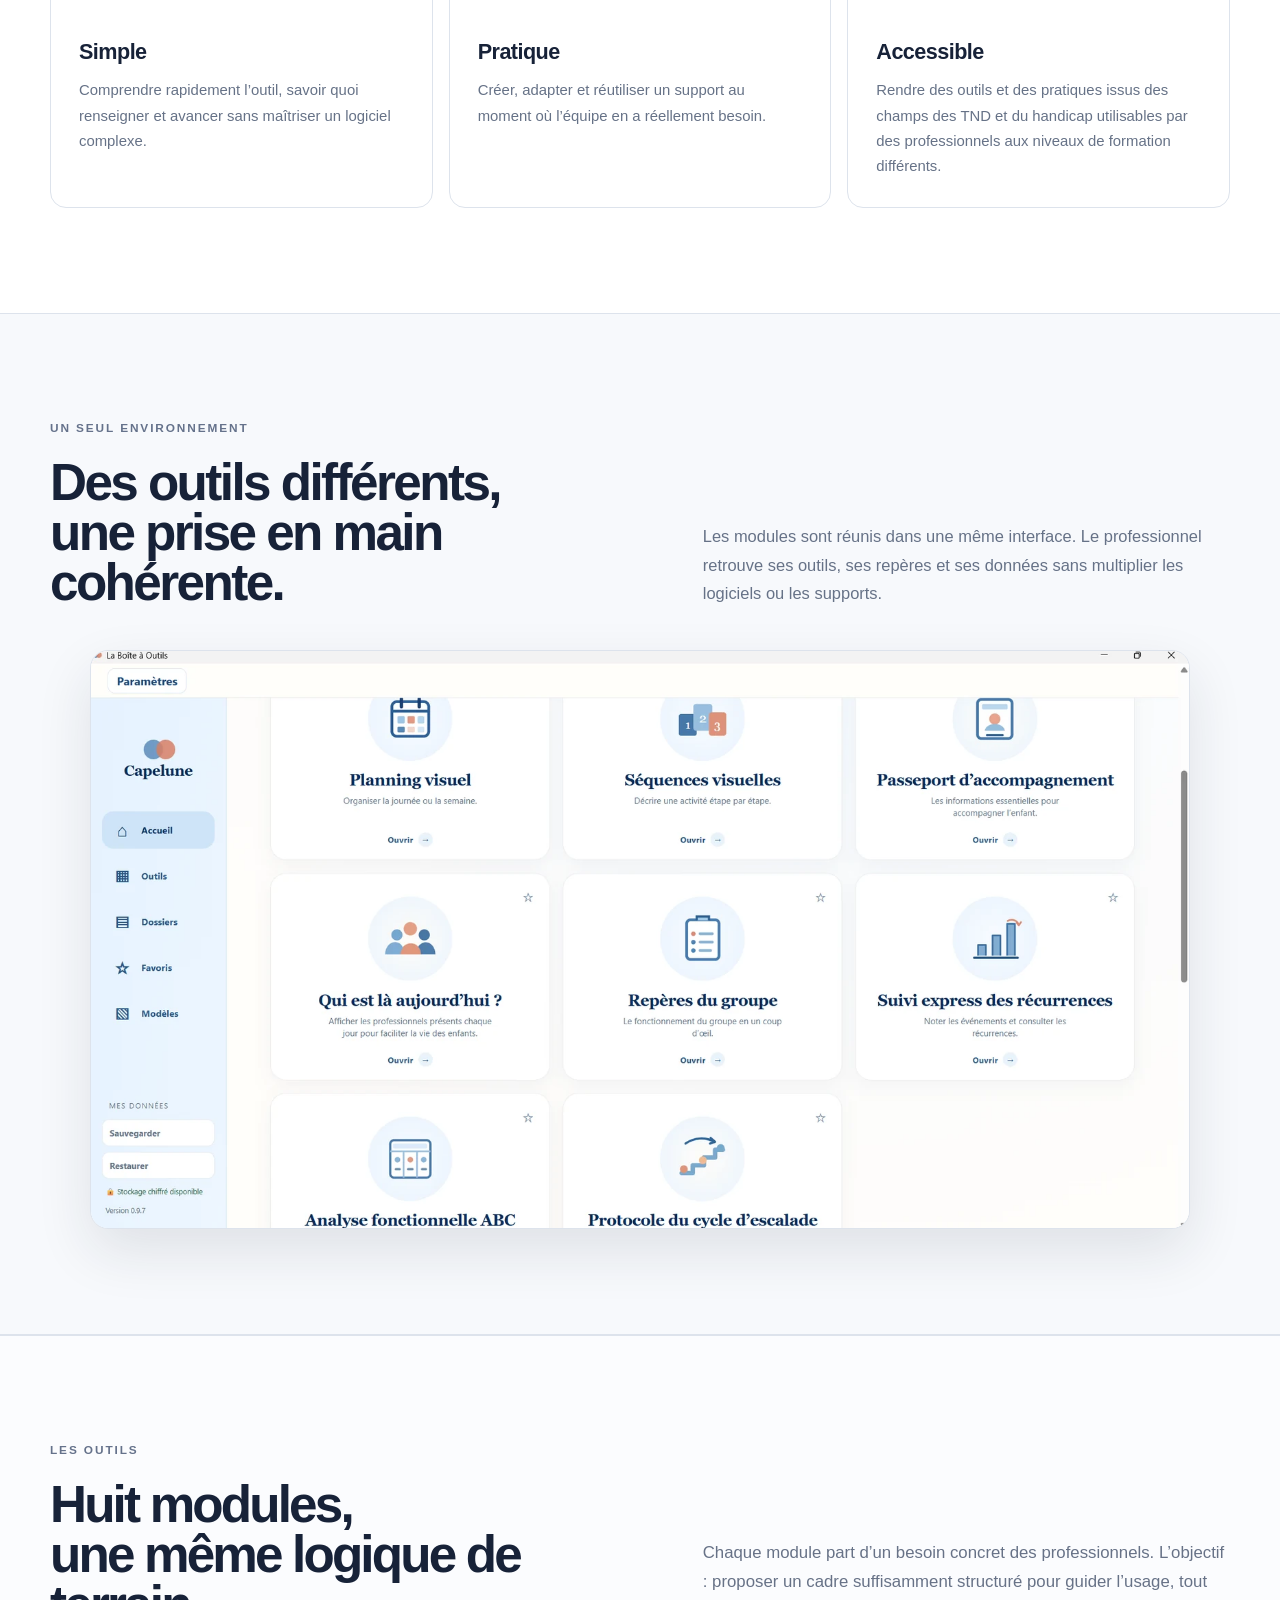
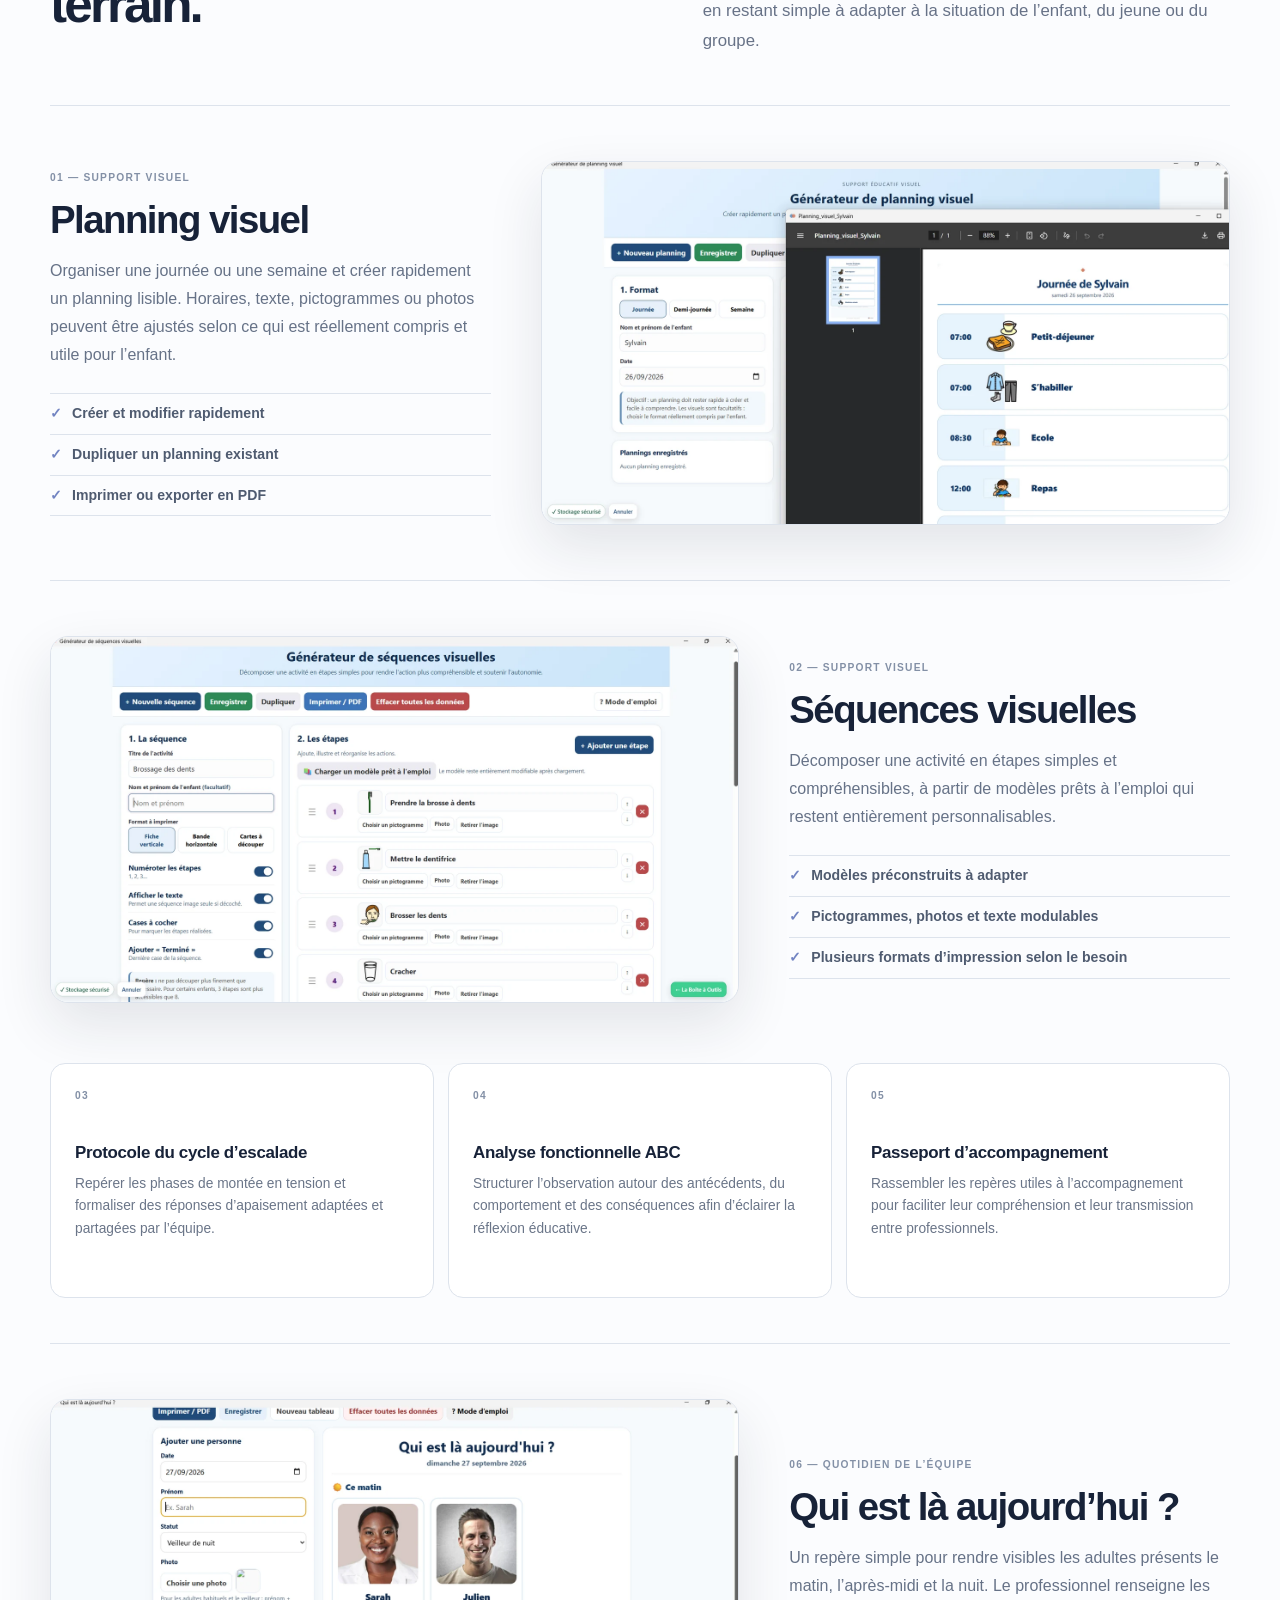
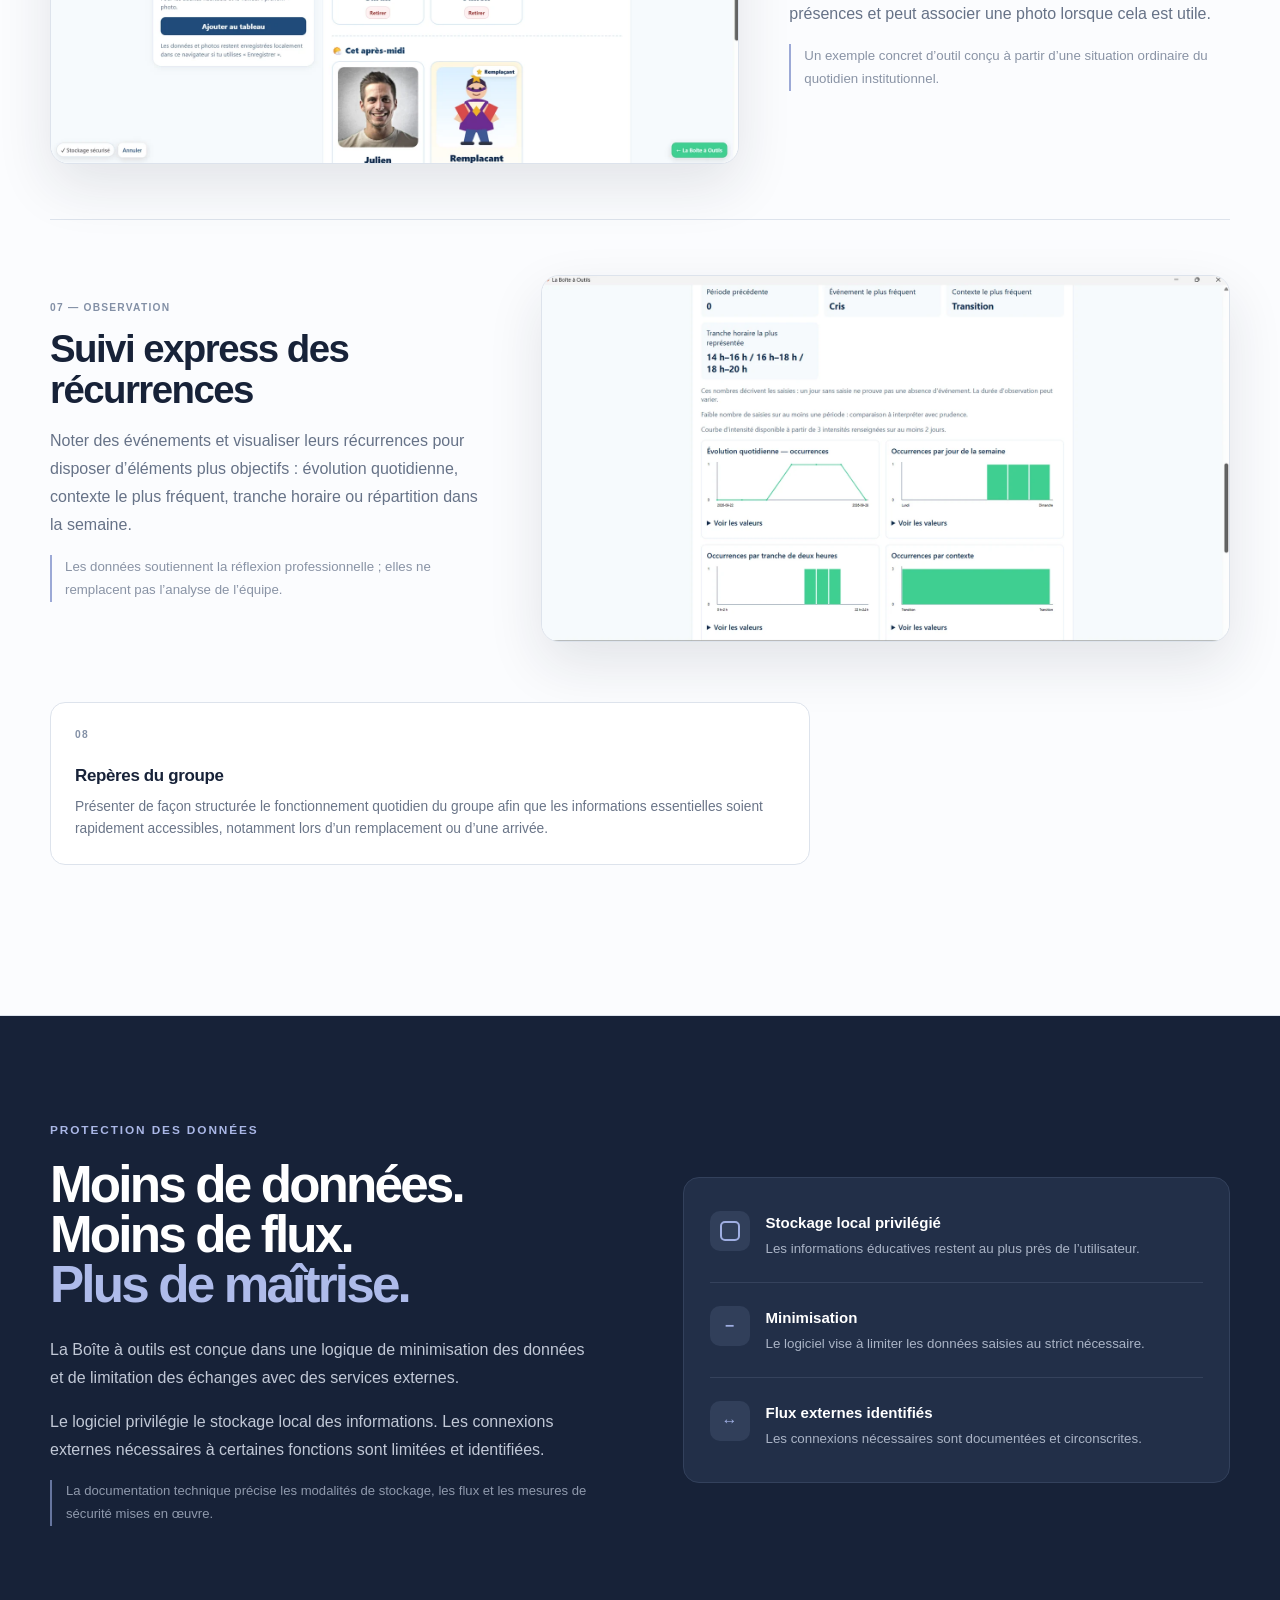
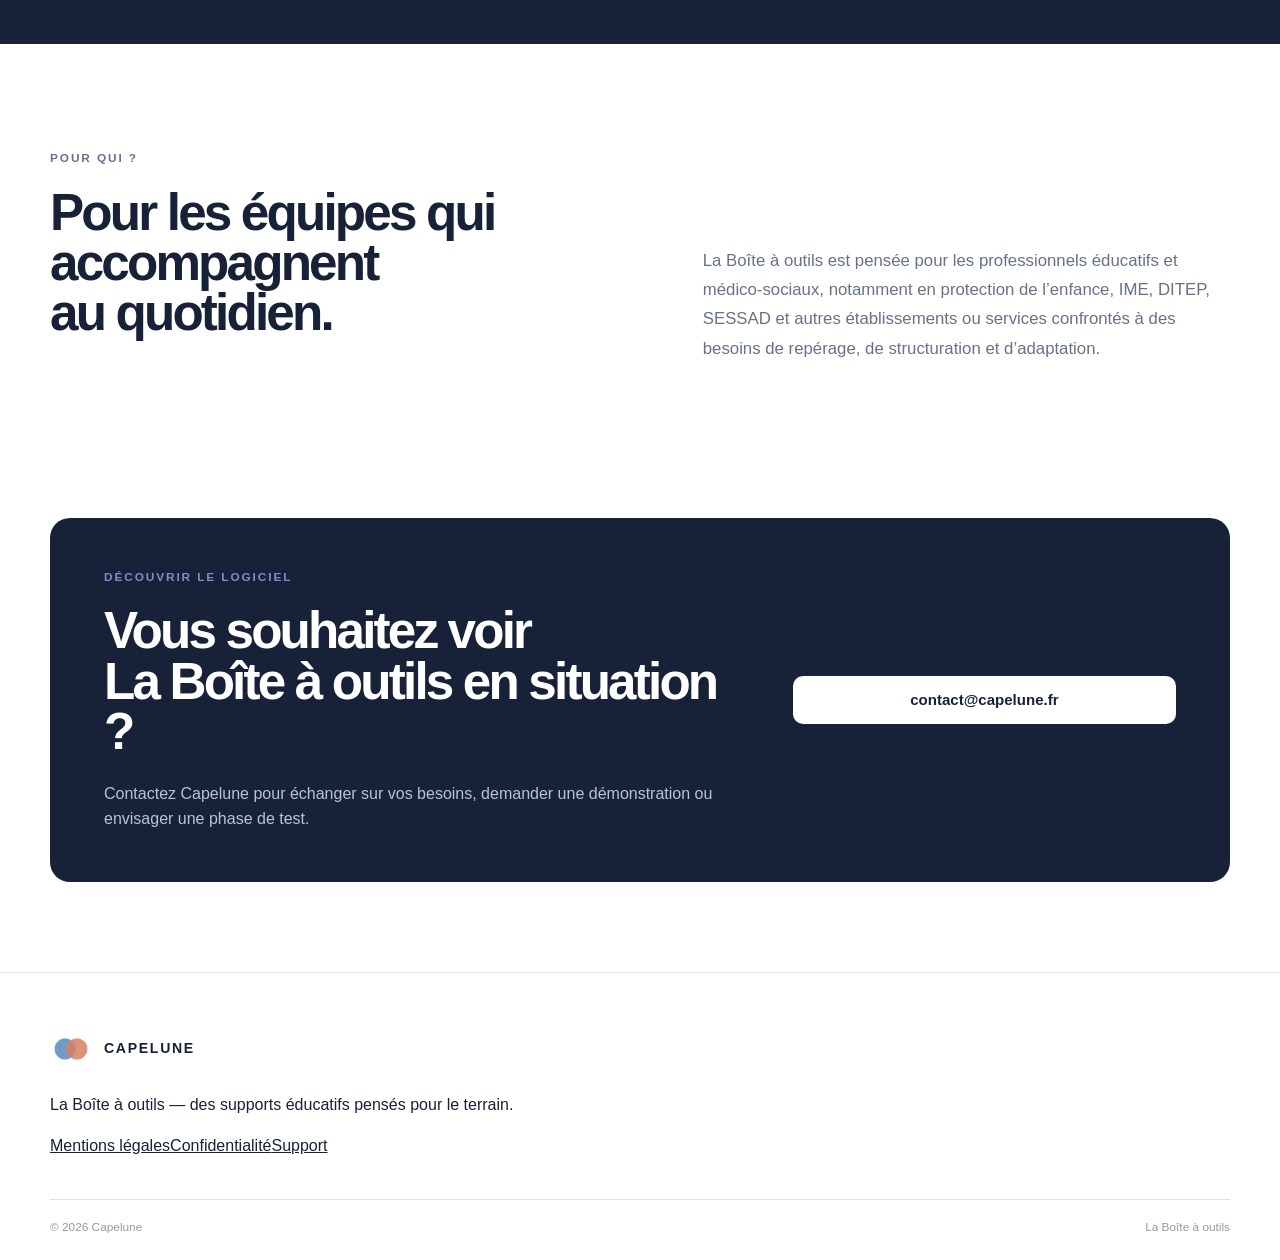
==== commit 2da27e3e: "Supprimer l'ancien symbole de marque et conserver uniquement le logo Capelune" ====
--- a/index.html
+++ b/index.html
@@ -20,10 +20,7 @@
 
   <header class="site-header" id="top">
     <div class="container nav-wrap">
-      <a class="brand" href="#top" aria-label="Capelune — accueil"><img class="site-logo-mark" src="capelune-logo.png" alt="" width="42" height="42">
-        <span class="brand-mark" aria-hidden="true"></span>
-        <span class="brand-name">CAPELUNE</span>
-      </a>
+      <a class="brand" href="#top" aria-label="Capelune — accueil"><img class="site-logo-mark" src="capelune-logo.png" alt="" width="42" height="42"><span class="brand-name">CAPELUNE</span></a>
       <button class="nav-toggle" type="button" aria-expanded="false" aria-controls="main-nav" aria-label="Ouvrir le menu"><span></span><span></span><span></span></button>
       <nav class="main-nav" id="main-nav" aria-label="Navigation principale">
         <a href="#outil">Le logiciel</a><a href="#outils">Les outils</a><a href="#donnees">Données</a><a href="#pour-qui">Pour qui ?</a>
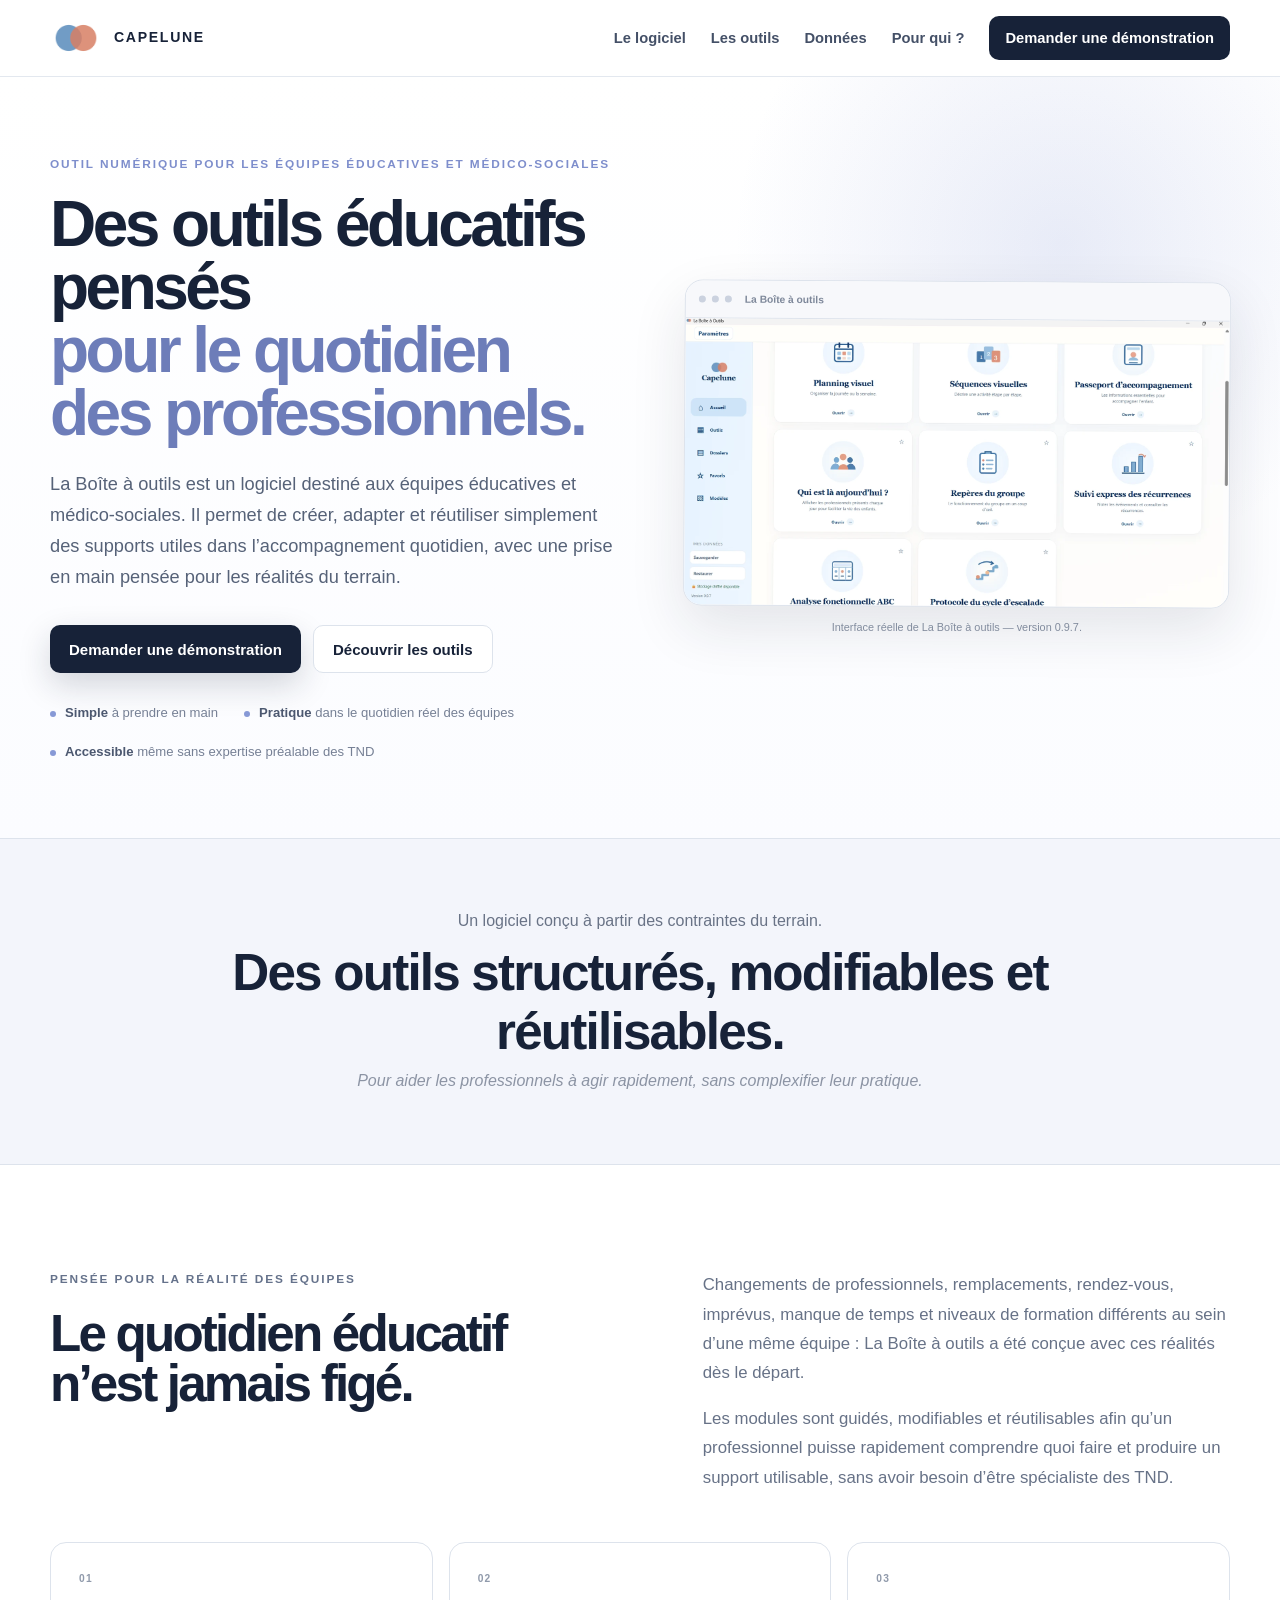
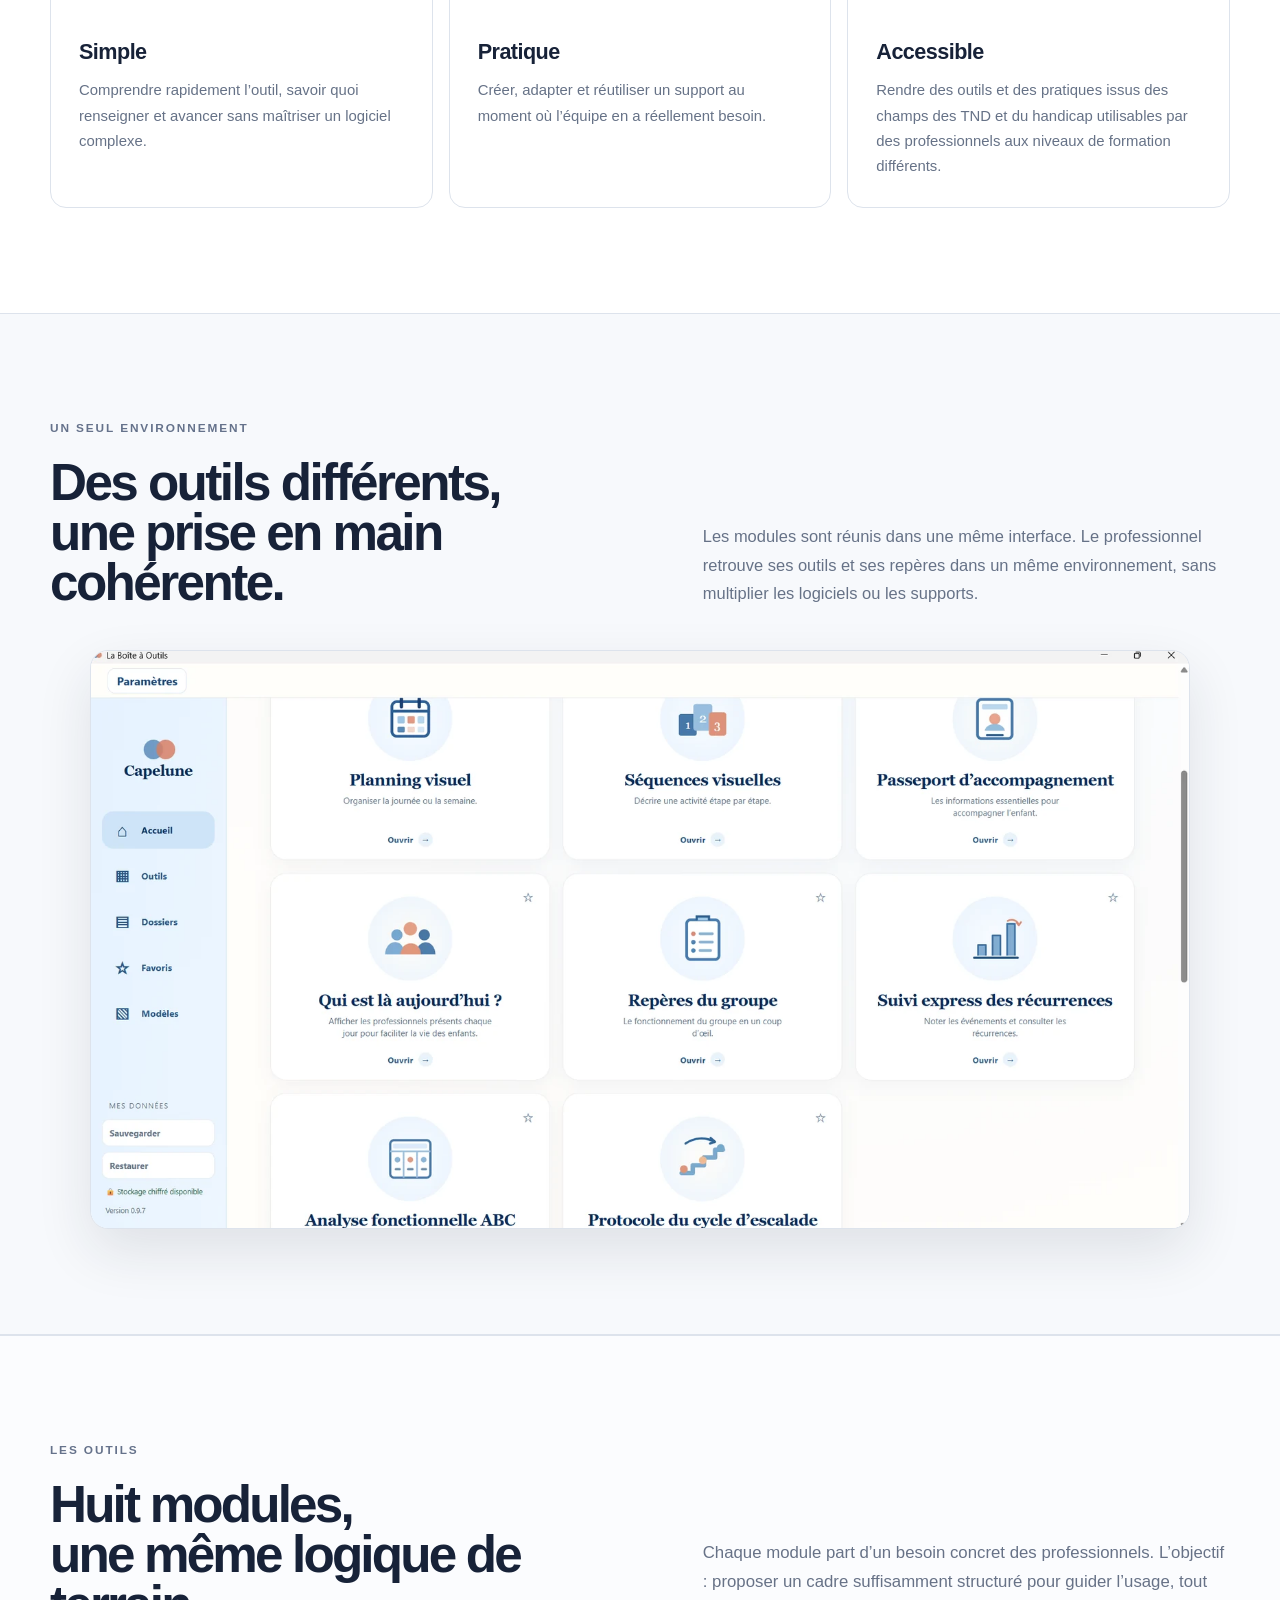
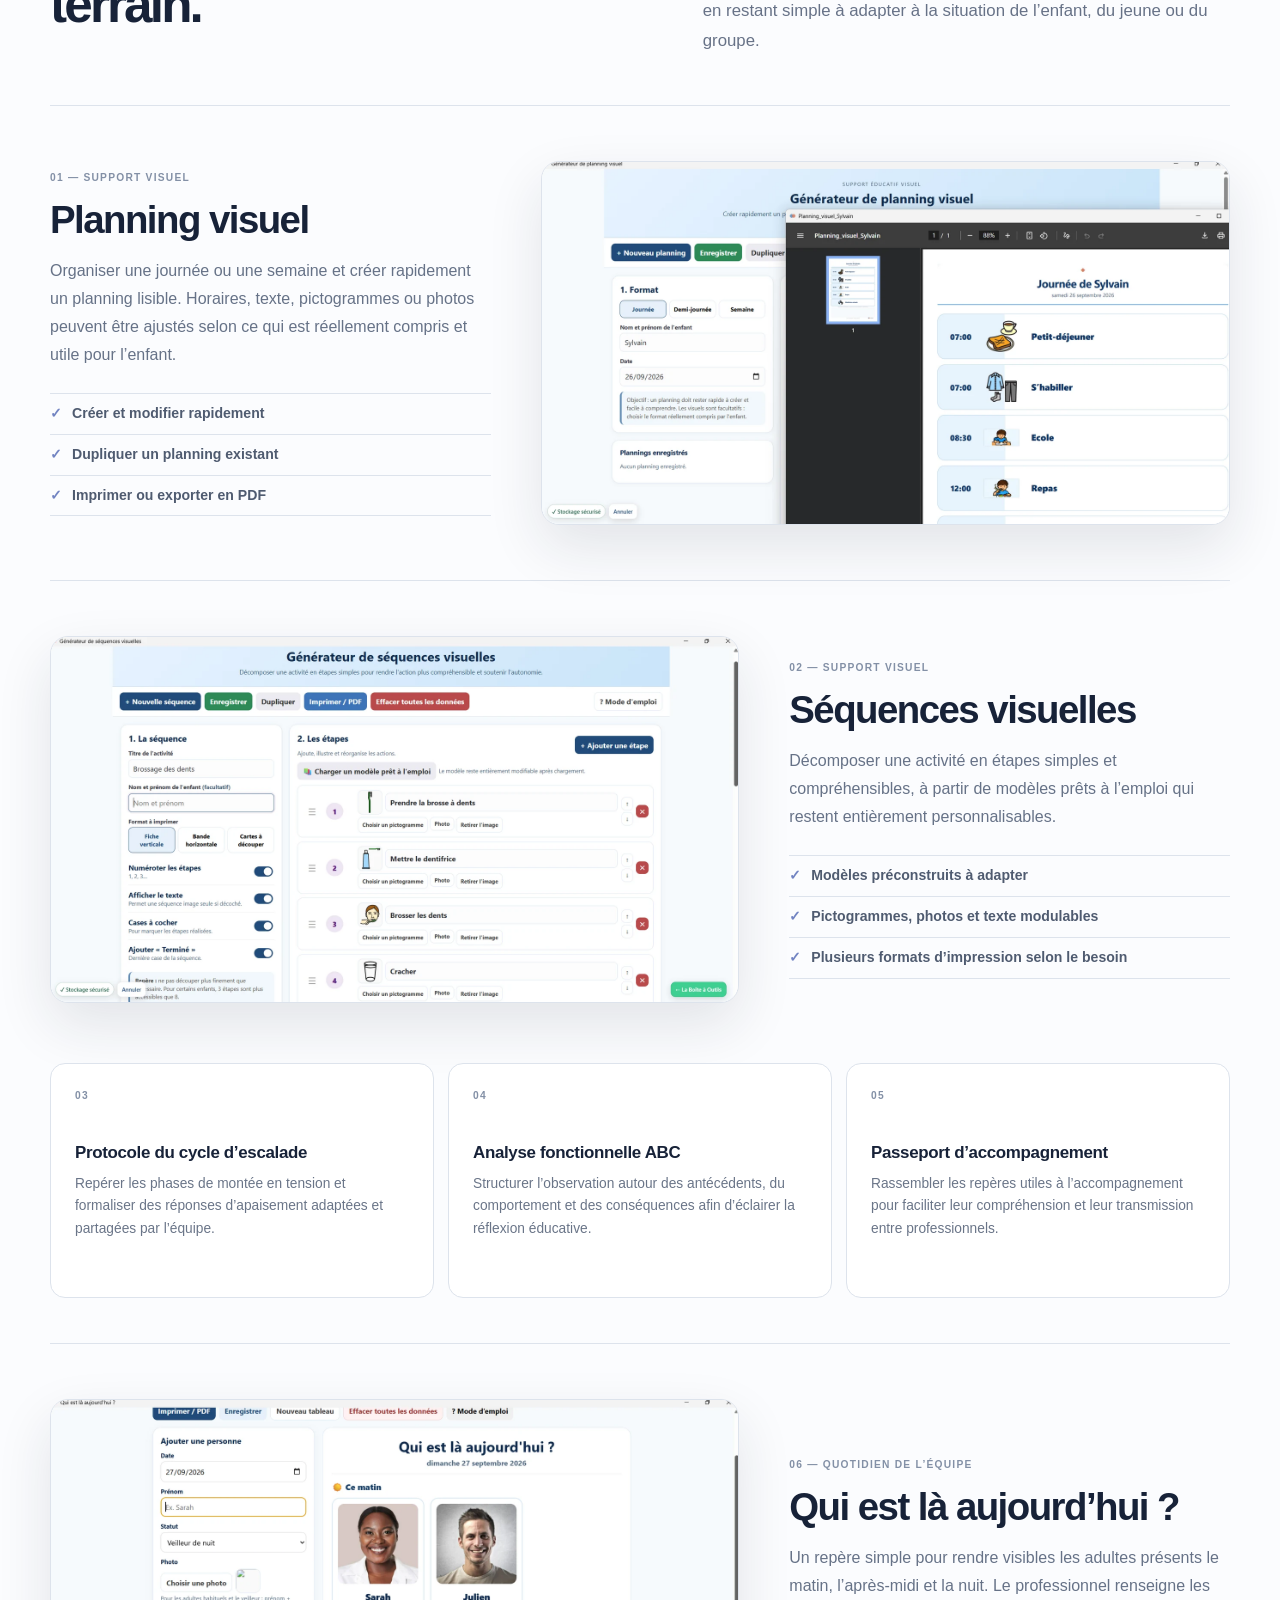
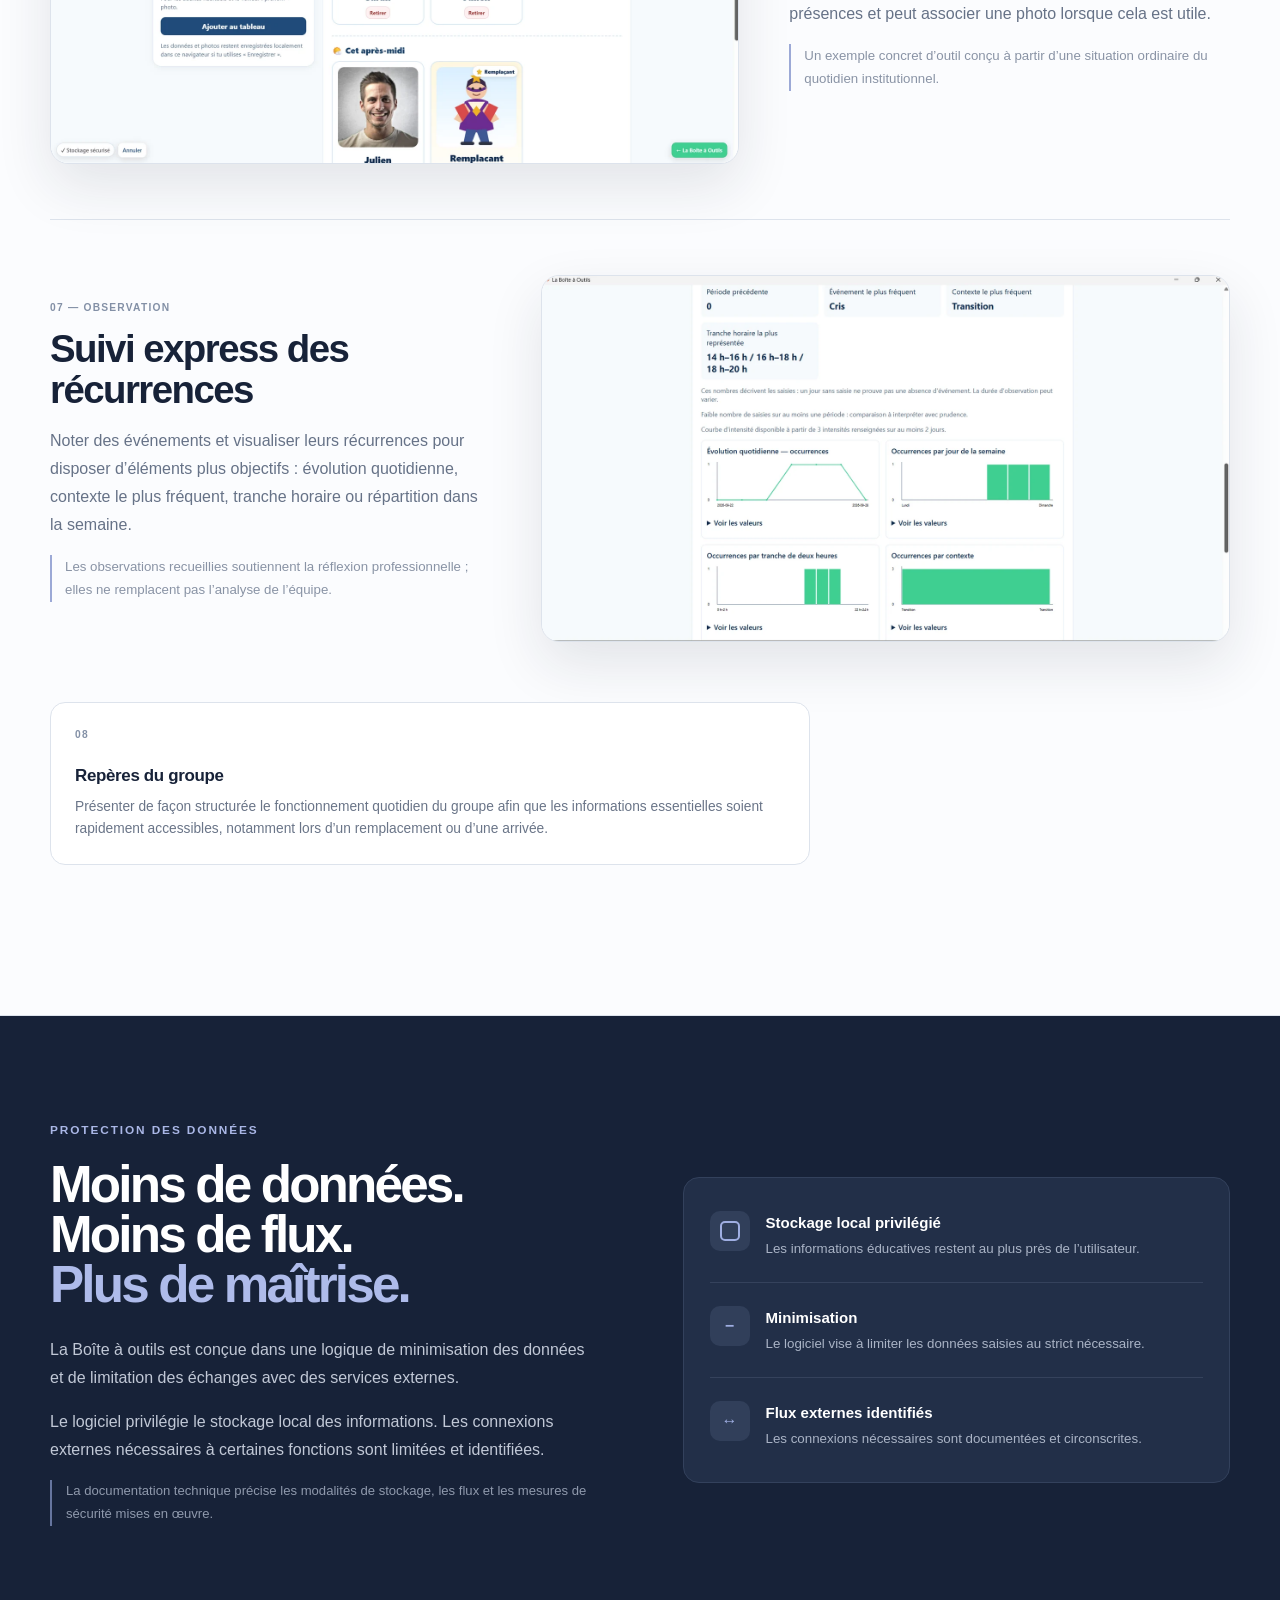
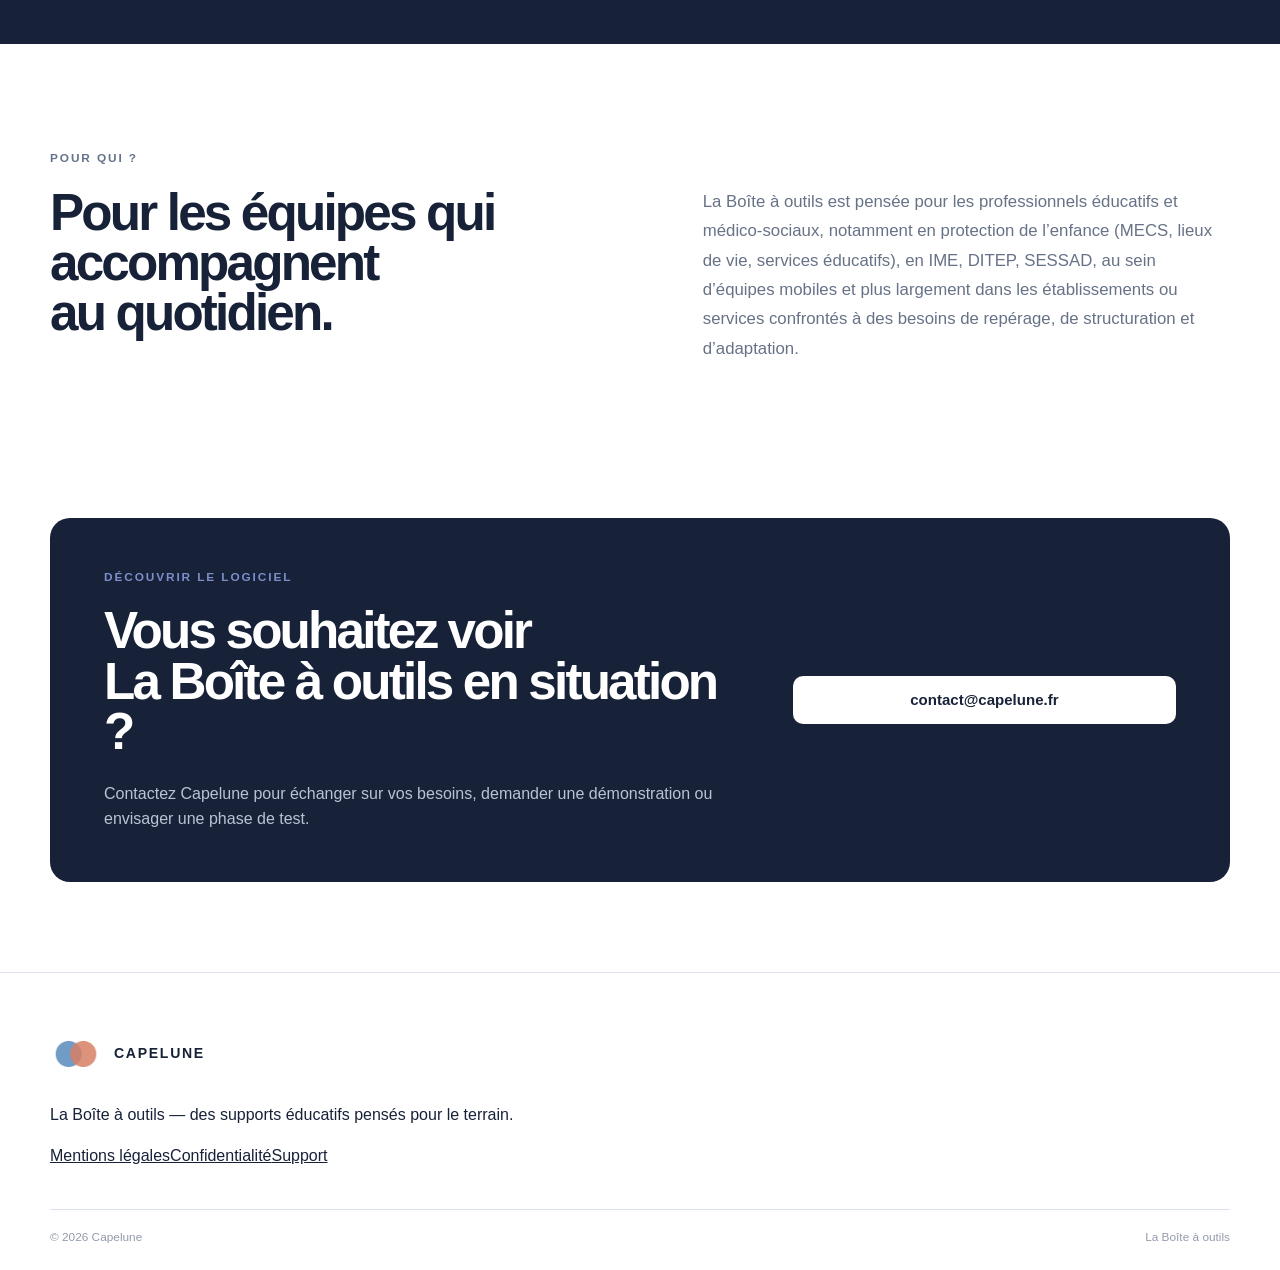
==== commit 81187901: "Harmoniser les textes et l'identité du site Capelune" ====
--- a/index.html
+++ b/index.html
@@ -17,50 +17,29 @@
 </head>
 <body>
   <a class="skip-link" href="#contenu">Aller au contenu</a>
-
-  <header class="site-header" id="top">
-    <div class="container nav-wrap">
-      <a class="brand" href="#top" aria-label="Capelune — accueil"><img class="site-logo-mark" src="capelune-logo.png" alt="" width="42" height="42"><span class="brand-name">CAPELUNE</span></a>
-      <button class="nav-toggle" type="button" aria-expanded="false" aria-controls="main-nav" aria-label="Ouvrir le menu"><span></span><span></span><span></span></button>
-      <nav class="main-nav" id="main-nav" aria-label="Navigation principale">
-        <a href="#outil">Le logiciel</a><a href="#outils">Les outils</a><a href="#donnees">Données</a><a href="#pour-qui">Pour qui ?</a>
-        <a class="nav-cta" href="mailto:contact@capelune.fr?subject=Demande%20de%20d%C3%A9monstration%20-%20La%20Bo%C3%AEte%20%C3%A0%20outils">Demander une démonstration</a>
-      </nav>
-    </div>
-  </header>
-
+  <header class="site-header" id="top"><div class="container nav-wrap">
+    <a class="brand" href="#top" aria-label="Capelune — accueil"><img class="site-logo-mark" src="capelune-logo.png" alt="" width="52" height="52" style="width:52px;height:52px"><span class="brand-name">CAPELUNE</span></a>
+    <button class="nav-toggle" type="button" aria-expanded="false" aria-controls="main-nav" aria-label="Ouvrir le menu"><span></span><span></span><span></span></button>
+    <nav class="main-nav" id="main-nav" aria-label="Navigation principale"><a href="#outil">Le logiciel</a><a href="#outils">Les outils</a><a href="#donnees">Données</a><a href="#pour-qui">Pour qui ?</a><a class="nav-cta" href="mailto:contact@capelune.fr?subject=Demande%20de%20d%C3%A9monstration%20-%20La%20Bo%C3%AEte%20%C3%A0%20outils">Demander une démonstration</a></nav>
+  </div></header>
   <main id="contenu">
-    <section class="hero"><div class="container hero-grid"><div class="hero-copy">
-      <div class="eyebrow">OUTIL NUMÉRIQUE POUR LES ÉQUIPES ÉDUCATIVES ET MÉDICO-SOCIALES</div>
-      <h1>Des outils éducatifs pensés<br><em>pour le quotidien des professionnels.</em></h1>
-      <p class="lead">La Boîte à outils est un logiciel destiné aux équipes éducatives et médico-sociales. Il permet de créer, adapter et réutiliser simplement des supports utiles dans l’accompagnement quotidien, avec une prise en main pensée pour les réalités du terrain.</p>
-      <div class="hero-actions"><a class="btn btn-primary" href="mailto:contact@capelune.fr?subject=Demande%20de%20d%C3%A9monstration%20-%20La%20Bo%C3%AEte%20%C3%A0%20outils">Demander une démonstration</a><a class="btn btn-secondary" href="#outils">Découvrir les outils</a></div>
-      <div class="hero-meta"><span><b>Simple</b> à prendre en main</span><span><b>Pratique</b> dans le quotidien réel des équipes</span><span><b>Accessible</b> même sans expertise préalable des TND</span></div>
-    </div><div class="hero-visual"><figure class="product-shot product-shot-hero"><div class="product-shot-bar"><span class="window-dot"></span><span class="window-dot"></span><span class="window-dot"></span><small>La Boîte à outils</small></div><img src="accueil-logiciel-v097.webp" alt="Écran d’accueil de La Boîte à outils version 0.9.7 avec l’identité Capelune et les différents modules du logiciel" width="1500" height="793" loading="eager"></figure><p class="visual-note">Interface réelle de La Boîte à outils — version 0.9.7.</p></div></div></section>
-
+    <section class="hero"><div class="container hero-grid"><div class="hero-copy"><div class="eyebrow">OUTIL NUMÉRIQUE POUR LES ÉQUIPES ÉDUCATIVES ET MÉDICO-SOCIALES</div><h1>Des outils éducatifs pensés<br><em>pour le quotidien des professionnels.</em></h1><p class="lead">La Boîte à outils est un logiciel destiné aux équipes éducatives et médico-sociales. Il permet de créer, adapter et réutiliser simplement des supports utiles dans l’accompagnement quotidien, avec une prise en main pensée pour les réalités du terrain.</p><div class="hero-actions"><a class="btn btn-primary" href="mailto:contact@capelune.fr?subject=Demande%20de%20d%C3%A9monstration%20-%20La%20Bo%C3%AEte%20%C3%A0%20outils">Demander une démonstration</a><a class="btn btn-secondary" href="#outils">Découvrir les outils</a></div><div class="hero-meta"><span><b>Simple</b> à prendre en main</span><span><b>Pratique</b> dans le quotidien réel des équipes</span><span><b>Accessible</b> même sans expertise préalable des TND</span></div></div><div class="hero-visual"><figure class="product-shot product-shot-hero"><div class="product-shot-bar"><span class="window-dot"></span><span class="window-dot"></span><span class="window-dot"></span><small>La Boîte à outils</small></div><img src="accueil-logiciel-v097.webp" alt="Écran d’accueil de La Boîte à outils version 0.9.7 avec l’identité Capelune et les différents modules du logiciel" width="1500" height="793" loading="eager"></figure><p class="visual-note">Interface réelle de La Boîte à outils — version 0.9.7.</p></div></div></section>
     <section class="statement" id="outil"><div class="container narrow"><p>Un logiciel conçu à partir des contraintes du terrain.</p><h2>Des outils structurés, modifiables et réutilisables.</h2><p class="statement-sub">Pour aider les professionnels à agir rapidement, sans complexifier leur pratique.</p></div></section>
-
     <section class="reality section"><div class="container"><div class="section-head"><div><div class="eyebrow dark">PENSÉE POUR LA RÉALITÉ DES ÉQUIPES</div><h2>Le quotidien éducatif<br>n’est jamais figé.</h2></div><div><p>Changements de professionnels, remplacements, rendez-vous, imprévus, manque de temps et niveaux de formation différents au sein d’une même équipe : La Boîte à outils a été conçue avec ces réalités dès le départ.</p><p>Les modules sont guidés, modifiables et réutilisables afin qu’un professionnel puisse rapidement comprendre quoi faire et produire un support utilisable, sans avoir besoin d’être spécialiste des TND.</p></div></div><div class="principle-grid"><article class="principle-card"><span class="principle-number">01</span><h3>Simple</h3><p>Comprendre rapidement l’outil, savoir quoi renseigner et avancer sans maîtriser un logiciel complexe.</p></article><article class="principle-card"><span class="principle-number">02</span><h3>Pratique</h3><p>Créer, adapter et réutiliser un support au moment où l’équipe en a réellement besoin.</p></article><article class="principle-card"><span class="principle-number">03</span><h3>Accessible</h3><p>Rendre des outils et des pratiques issus des champs des TND et du handicap utilisables par des professionnels aux niveaux de formation différents.</p></article></div></div></section>
-
-    <section class="product-overview section"><div class="container"><div class="product-overview-head"><div><div class="eyebrow dark">UN SEUL ENVIRONNEMENT</div><h2>Des outils différents,<br>une prise en main cohérente.</h2></div><p>Les modules sont réunis dans une même interface. Le professionnel retrouve ses outils, ses repères et ses données sans multiplier les logiciels ou les supports.</p></div><figure class="product-shot product-shot-wide"><img src="accueil-logiciel-v097.webp" alt="Vue d’ensemble de l’interface de La Boîte à outils et de ses huit modules" width="1500" height="793" loading="lazy"></figure></div></section>
-
+    <section class="product-overview section"><div class="container"><div class="product-overview-head"><div><div class="eyebrow dark">UN SEUL ENVIRONNEMENT</div><h2>Des outils différents,<br>une prise en main cohérente.</h2></div><p>Les modules sont réunis dans une même interface. Le professionnel retrouve ses outils et ses repères dans un même environnement, sans multiplier les logiciels ou les supports.</p></div><figure class="product-shot product-shot-wide"><img src="accueil-logiciel-v097.webp" alt="Vue d’ensemble de l’interface de La Boîte à outils et de ses huit modules" width="1500" height="793" loading="lazy"></figure></div></section>
     <section class="tools section" id="outils"><div class="container"><div class="section-head"><div><div class="eyebrow dark">LES OUTILS</div><h2>Huit modules,<br>une même logique de terrain.</h2></div><p>Chaque module part d’un besoin concret des professionnels. L’objectif : proposer un cadre suffisamment structuré pour guider l’usage, tout en restant simple à adapter à la situation de l’enfant, du jeune ou du groupe.</p></div>
       <div class="feature-showcase"><div class="feature-copy"><span class="feature-index">01 — SUPPORT VISUEL</span><h3>Planning visuel</h3><p>Organiser une journée ou une semaine et créer rapidement un planning lisible. Horaires, texte, pictogrammes ou photos peuvent être ajustés selon ce qui est réellement compris et utile pour l’enfant.</p><ul class="feature-points"><li>Créer et modifier rapidement</li><li>Dupliquer un planning existant</li><li>Imprimer ou exporter en PDF</li></ul></div><figure class="product-shot"><img src="planning-visuel-v097.webp" alt="Module Planning visuel de La Boîte à outils" width="1500" height="844" loading="lazy"></figure></div>
       <div class="feature-showcase reverse"><div class="feature-copy"><span class="feature-index">02 — SUPPORT VISUEL</span><h3>Séquences visuelles</h3><p>Décomposer une activité en étapes simples et compréhensibles, à partir de modèles prêts à l’emploi qui restent entièrement personnalisables.</p><ul class="feature-points"><li>Modèles préconstruits à adapter</li><li>Pictogrammes, photos et texte modulables</li><li>Plusieurs formats d’impression selon le besoin</li></ul></div><figure class="product-shot"><img src="sequences-visuelles-v097.webp" alt="Générateur de séquences visuelles" width="1600" height="852" loading="lazy"></figure></div>
       <div class="module-grid module-grid-three"><article class="module-card"><span class="module-index">03</span><h3>Protocole du cycle d’escalade</h3><p>Repérer les phases de montée en tension et formaliser des réponses d’apaisement adaptées et partagées par l’équipe.</p></article><article class="module-card"><span class="module-index">04</span><h3>Analyse fonctionnelle ABC</h3><p>Structurer l’observation autour des antécédents, du comportement et des conséquences afin d’éclairer la réflexion éducative.</p></article><article class="module-card"><span class="module-index">05</span><h3>Passeport d’accompagnement</h3><p>Rassembler les repères utiles à l’accompagnement pour faciliter leur compréhension et leur transmission entre professionnels.</p></article></div>
       <div class="feature-showcase reverse"><div class="feature-copy"><span class="feature-index">06 — QUOTIDIEN DE L’ÉQUIPE</span><h3>Qui est là aujourd’hui ?</h3><p>Un repère simple pour rendre visibles les adultes présents le matin, l’après-midi et la nuit. Le professionnel renseigne les présences et peut associer une photo lorsque cela est utile.</p><p class="feature-note">Un exemple concret d’outil conçu à partir d’une situation ordinaire du quotidien institutionnel.</p></div><figure class="product-shot"><img src="qui-est-la-v097.webp" alt="Module Qui est là aujourd’hui" width="1500" height="844" loading="lazy"></figure></div>
-      <div class="feature-showcase"><div class="feature-copy"><span class="feature-index">07 — OBSERVATION</span><h3>Suivi express des récurrences</h3><p>Noter des événements et visualiser leurs récurrences pour disposer d’éléments plus objectifs : évolution quotidienne, contexte le plus fréquent, tranche horaire ou répartition dans la semaine.</p><p class="feature-note">Les données soutiennent la réflexion professionnelle ; elles ne remplacent pas l’analyse de l’équipe.</p></div><figure class="product-shot"><img src="recurrences-v097.webp" alt="Écran d’analyse du suivi des récurrences avec indicateurs et graphiques" width="1500" height="750" loading="lazy"></figure></div>
+      <div class="feature-showcase"><div class="feature-copy"><span class="feature-index">07 — OBSERVATION</span><h3>Suivi express des récurrences</h3><p>Noter des événements et visualiser leurs récurrences pour disposer d’éléments plus objectifs : évolution quotidienne, contexte le plus fréquent, tranche horaire ou répartition dans la semaine.</p><p class="feature-note">Les observations recueillies soutiennent la réflexion professionnelle ; elles ne remplacent pas l’analyse de l’équipe.</p></div><figure class="product-shot"><img src="recurrences-v097.webp" alt="Écran d’analyse du suivi des récurrences avec indicateurs et graphiques" width="1500" height="750" loading="lazy"></figure></div>
       <div class="module-grid module-grid-last"><article class="module-card module-card-wide"><span class="module-index">08</span><h3>Repères du groupe</h3><p>Présenter de façon structurée le fonctionnement quotidien du groupe afin que les informations essentielles soient rapidement accessibles, notamment lors d’un remplacement ou d’une arrivée.</p></article></div>
     </div></section>
-
     <section class="data section" id="donnees"><div class="container data-grid"><div><div class="eyebrow">PROTECTION DES DONNÉES</div><h2>Moins de données.<br>Moins de flux.<br><em>Plus de maîtrise.</em></h2><p>La Boîte à outils est conçue dans une logique de minimisation des données et de limitation des échanges avec des services externes.</p><p>Le logiciel privilégie le stockage local des informations. Les connexions externes nécessaires à certaines fonctions sont limitées et identifiées.</p><p class="data-disclaimer">La documentation technique précise les modalités de stockage, les flux et les mesures de sécurité mises en œuvre.</p></div><div class="data-card"><div class="data-line"><span class="data-icon local"></span><div><b>Stockage local privilégié</b><small>Les informations éducatives restent au plus près de l’utilisateur.</small></div></div><div class="data-line"><span class="data-icon minimize"></span><div><b>Minimisation</b><small>Le logiciel vise à limiter les données saisies au strict nécessaire.</small></div></div><div class="data-line"><span class="data-icon flows"></span><div><b>Flux externes identifiés</b><small>Les connexions nécessaires sont documentées et circonscrites.</small></div></div></div></div></section>
-
-    <section class="audience section" id="pour-qui"><div class="container"><div class="section-head"><div><div class="eyebrow dark">POUR QUI ?</div><h2>Pour les équipes qui accompagnent<br>au quotidien.</h2></div><p>La Boîte à outils est pensée pour les professionnels éducatifs et médico-sociaux, notamment en protection de l’enfance, IME, DITEP, SESSAD et autres établissements ou services confrontés à des besoins de repérage, de structuration et d’adaptation.</p></div></div></section>
-
+    <section class="audience section" id="pour-qui"><div class="container"><div class="section-head"><div><div class="eyebrow dark">POUR QUI ?</div><h2>Pour les équipes qui accompagnent<br>au quotidien.</h2></div><p>La Boîte à outils est pensée pour les professionnels éducatifs et médico-sociaux, notamment en protection de l’enfance (MECS, lieux de vie, services éducatifs), en IME, DITEP, SESSAD, au sein d’équipes mobiles et plus largement dans les établissements ou services confrontés à des besoins de repérage, de structuration et d’adaptation.</p></div></div></section>
     <section class="cta-section"><div class="container cta-card"><div><div class="eyebrow">DÉCOUVRIR LE LOGICIEL</div><h2>Vous souhaitez voir<br>La Boîte à outils en situation ?</h2><p>Contactez Capelune pour échanger sur vos besoins, demander une démonstration ou envisager une phase de test.</p></div><a class="btn btn-light" href="mailto:contact@capelune.fr?subject=Demande%20de%20d%C3%A9monstration%20-%20La%20Bo%C3%AEte%20%C3%A0%20outils">contact@capelune.fr</a></div></section>
   </main>
-
-  <footer class="site-footer"><div class="container footer-grid"><div><div class="brand footer-brand"><img class="site-logo-mark" src="capelune-logo.png" alt="" width="42" height="42"><span class="brand-name">CAPELUNE</span></div><p>La Boîte à outils — des supports éducatifs pensés pour le terrain.</p></div><div><a href="mentions-legales.html">Mentions légales</a><a href="confidentialite.html">Confidentialité</a><a href="mailto:support@capelune.fr">Support</a></div></div><div class="container footer-bottom"><span>© 2026 Capelune</span><span>La Boîte à outils</span></div></footer>
+  <footer class="site-footer"><div class="container footer-grid"><div><div class="brand footer-brand"><img class="site-logo-mark" src="capelune-logo.png" alt="" width="52" height="52" style="width:52px;height:52px"><span class="brand-name">CAPELUNE</span></div><p>La Boîte à outils — des supports éducatifs pensés pour le terrain.</p></div><div><a href="mentions-legales.html">Mentions légales</a><a href="confidentialite.html">Confidentialité</a><a href="mailto:support@capelune.fr">Support</a></div></div><div class="container footer-bottom"><span>© 2026 Capelune</span><span>La Boîte à outils</span></div></footer>
   <script src="script.js"></script>
 </body>
 </html>
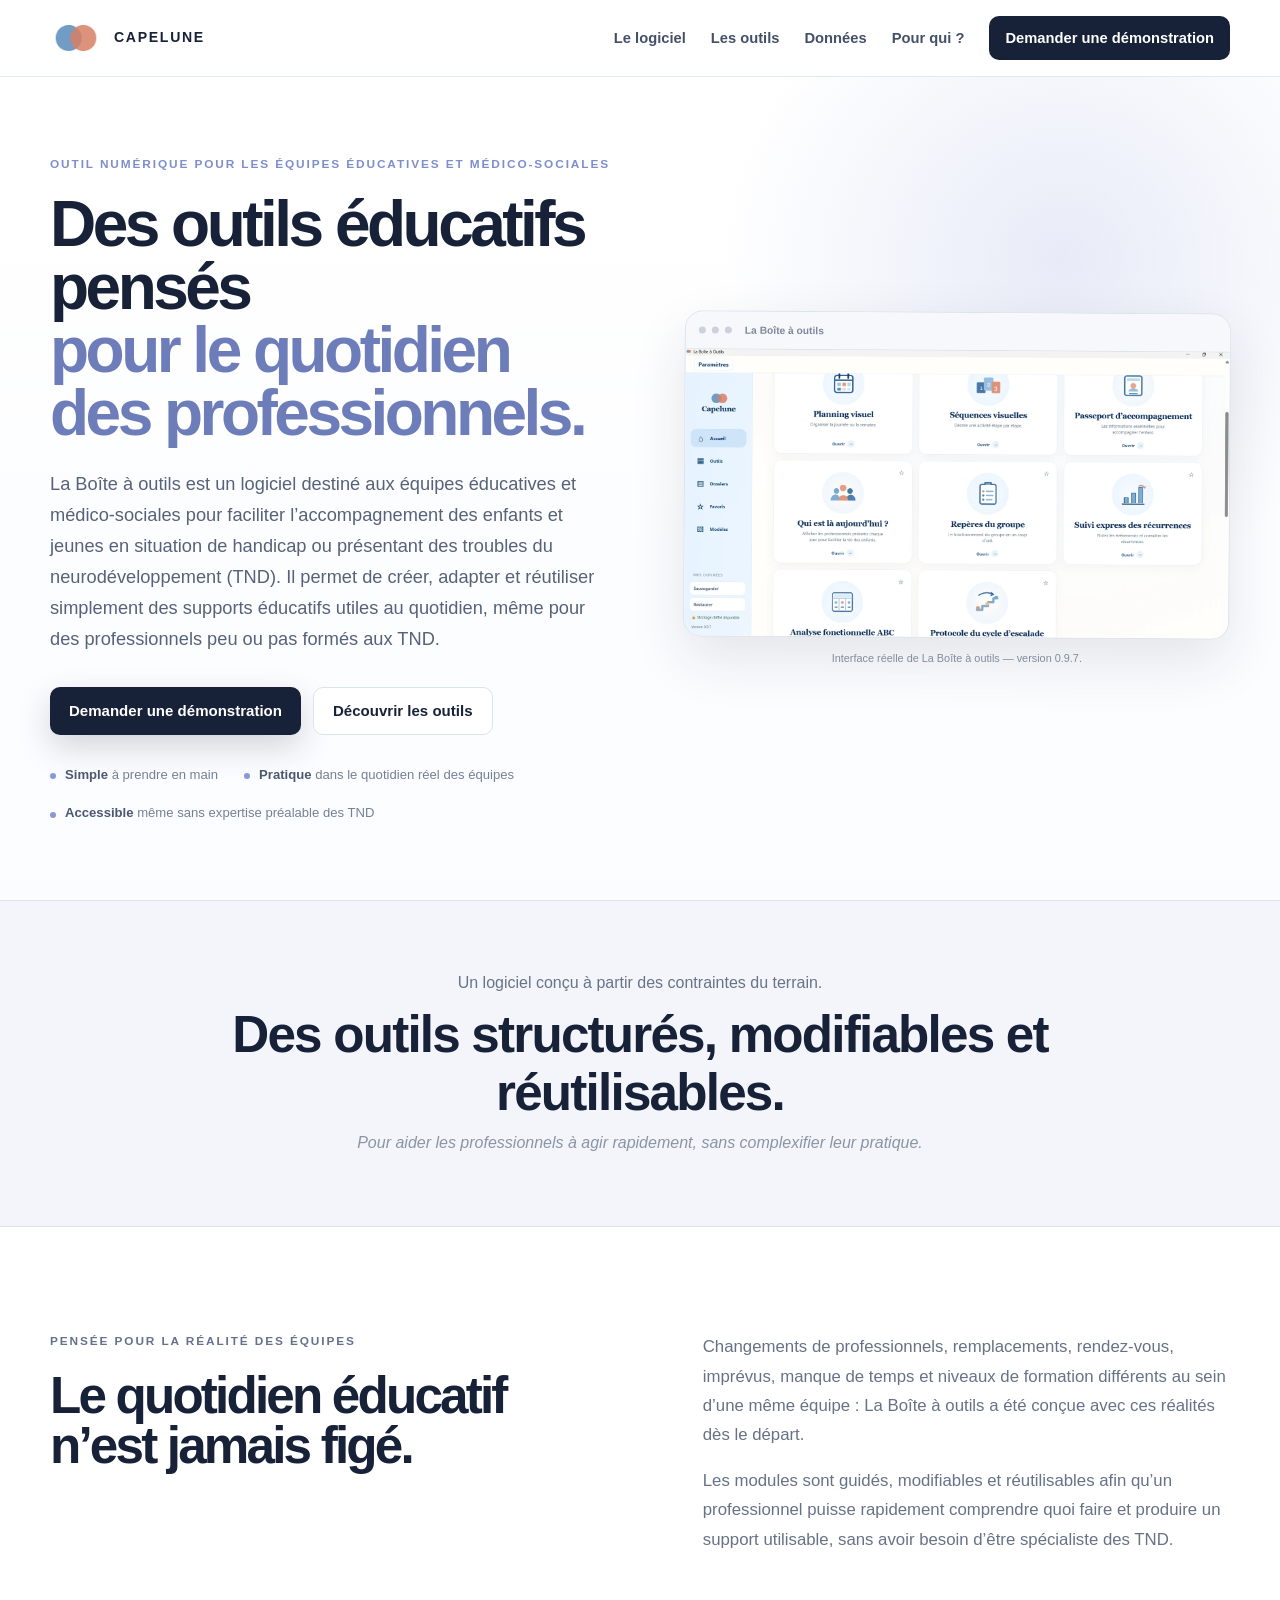
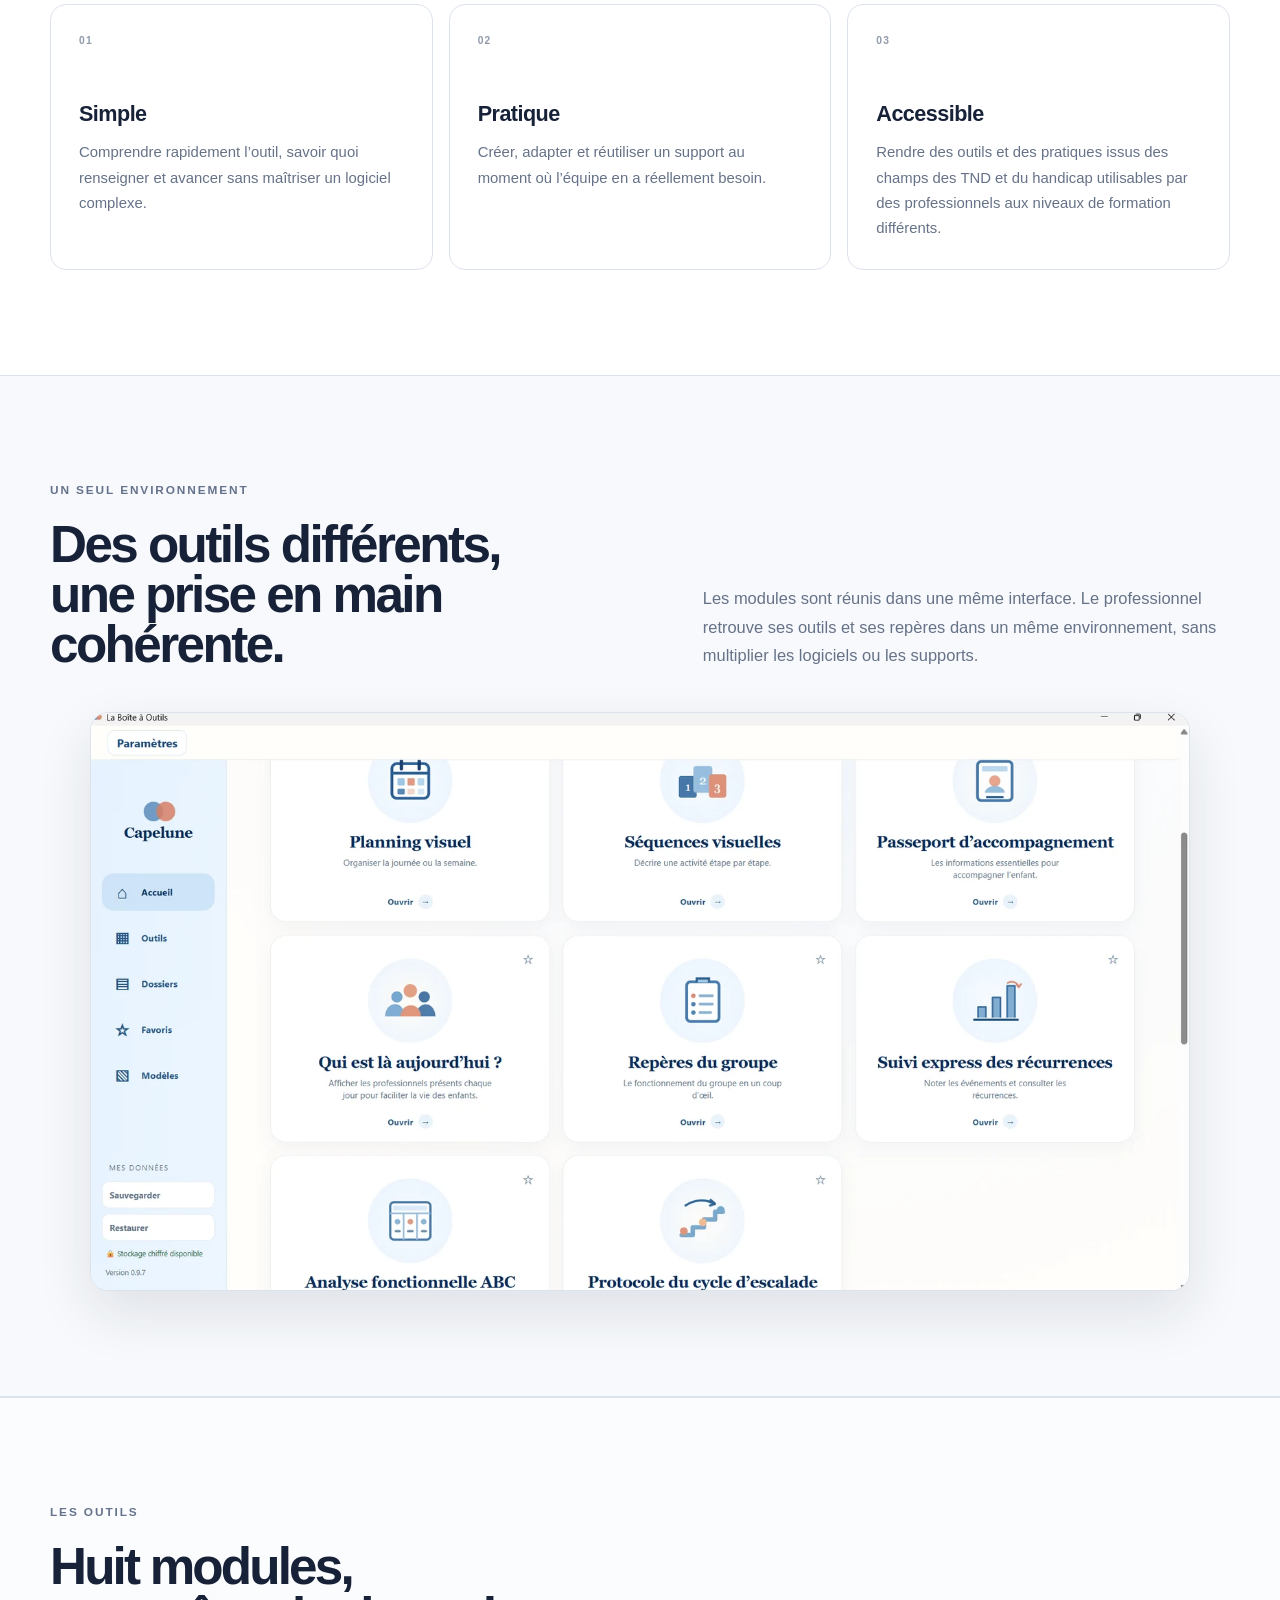
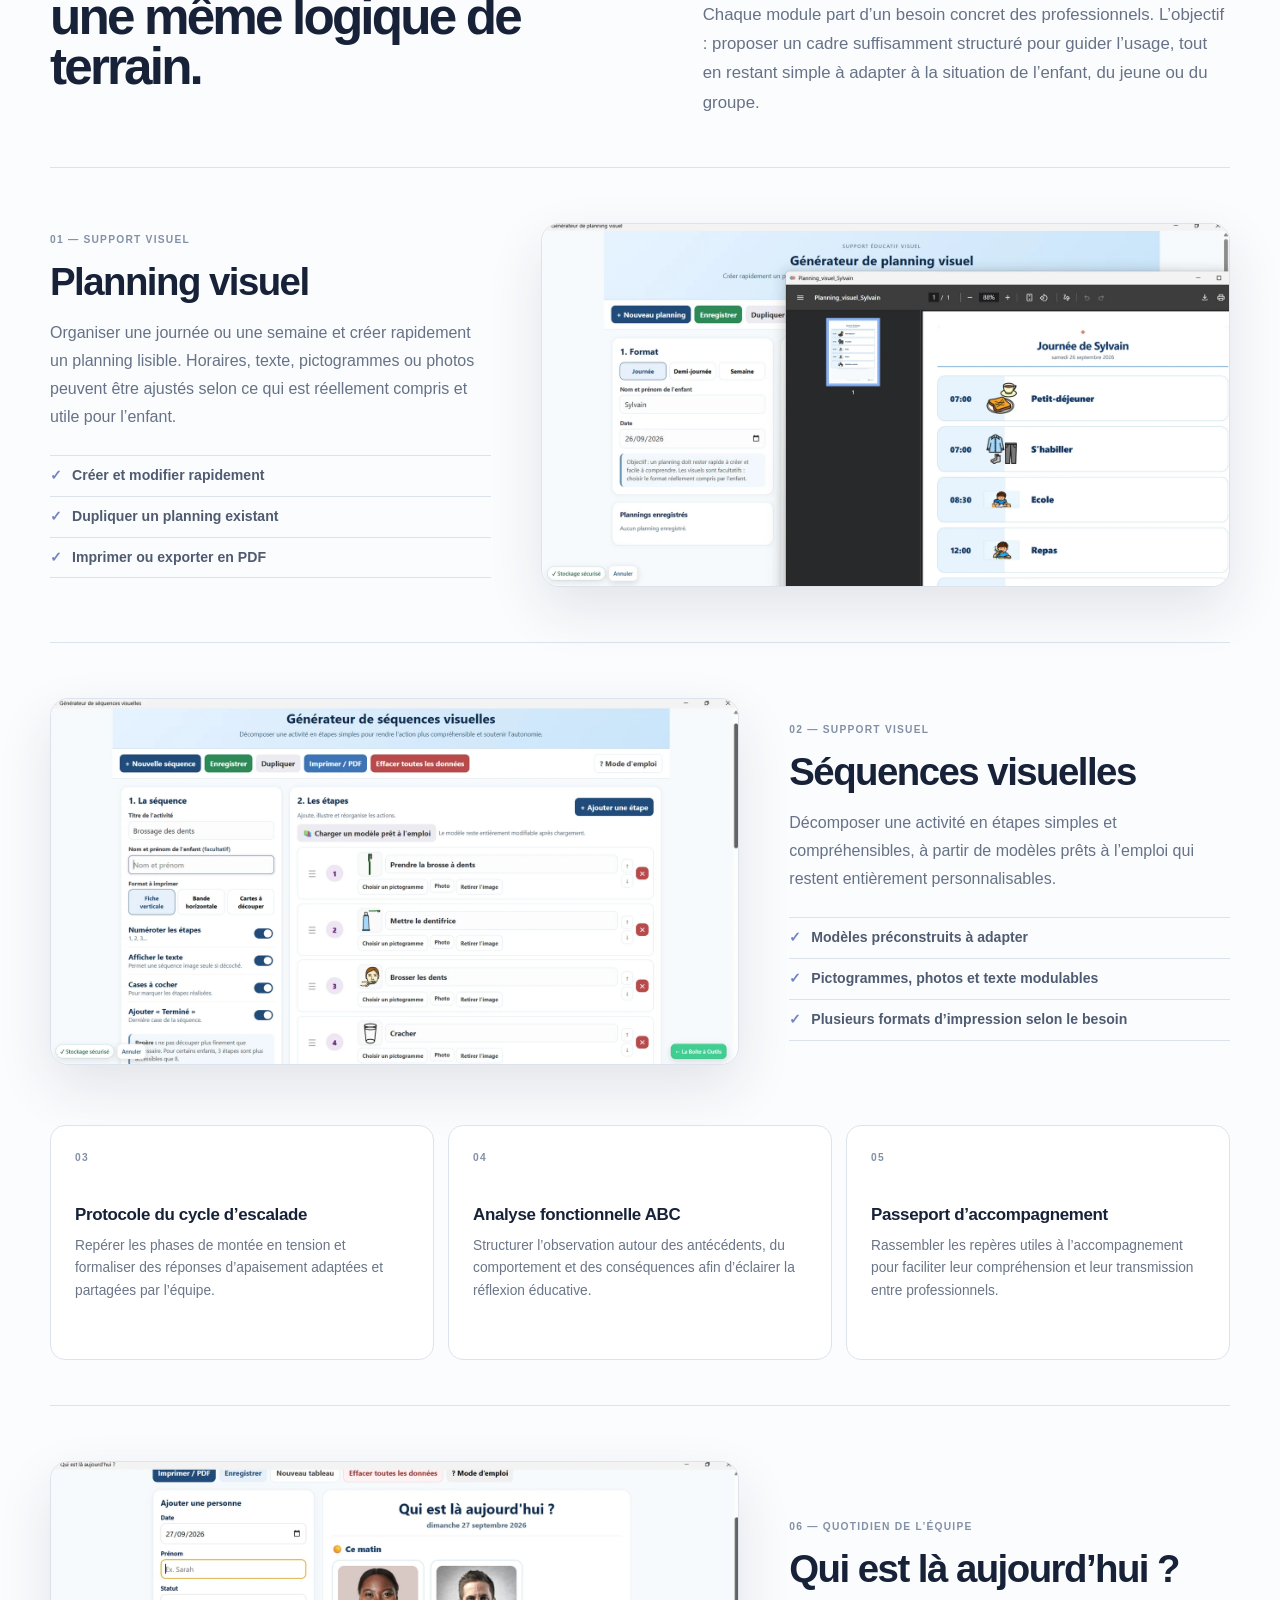
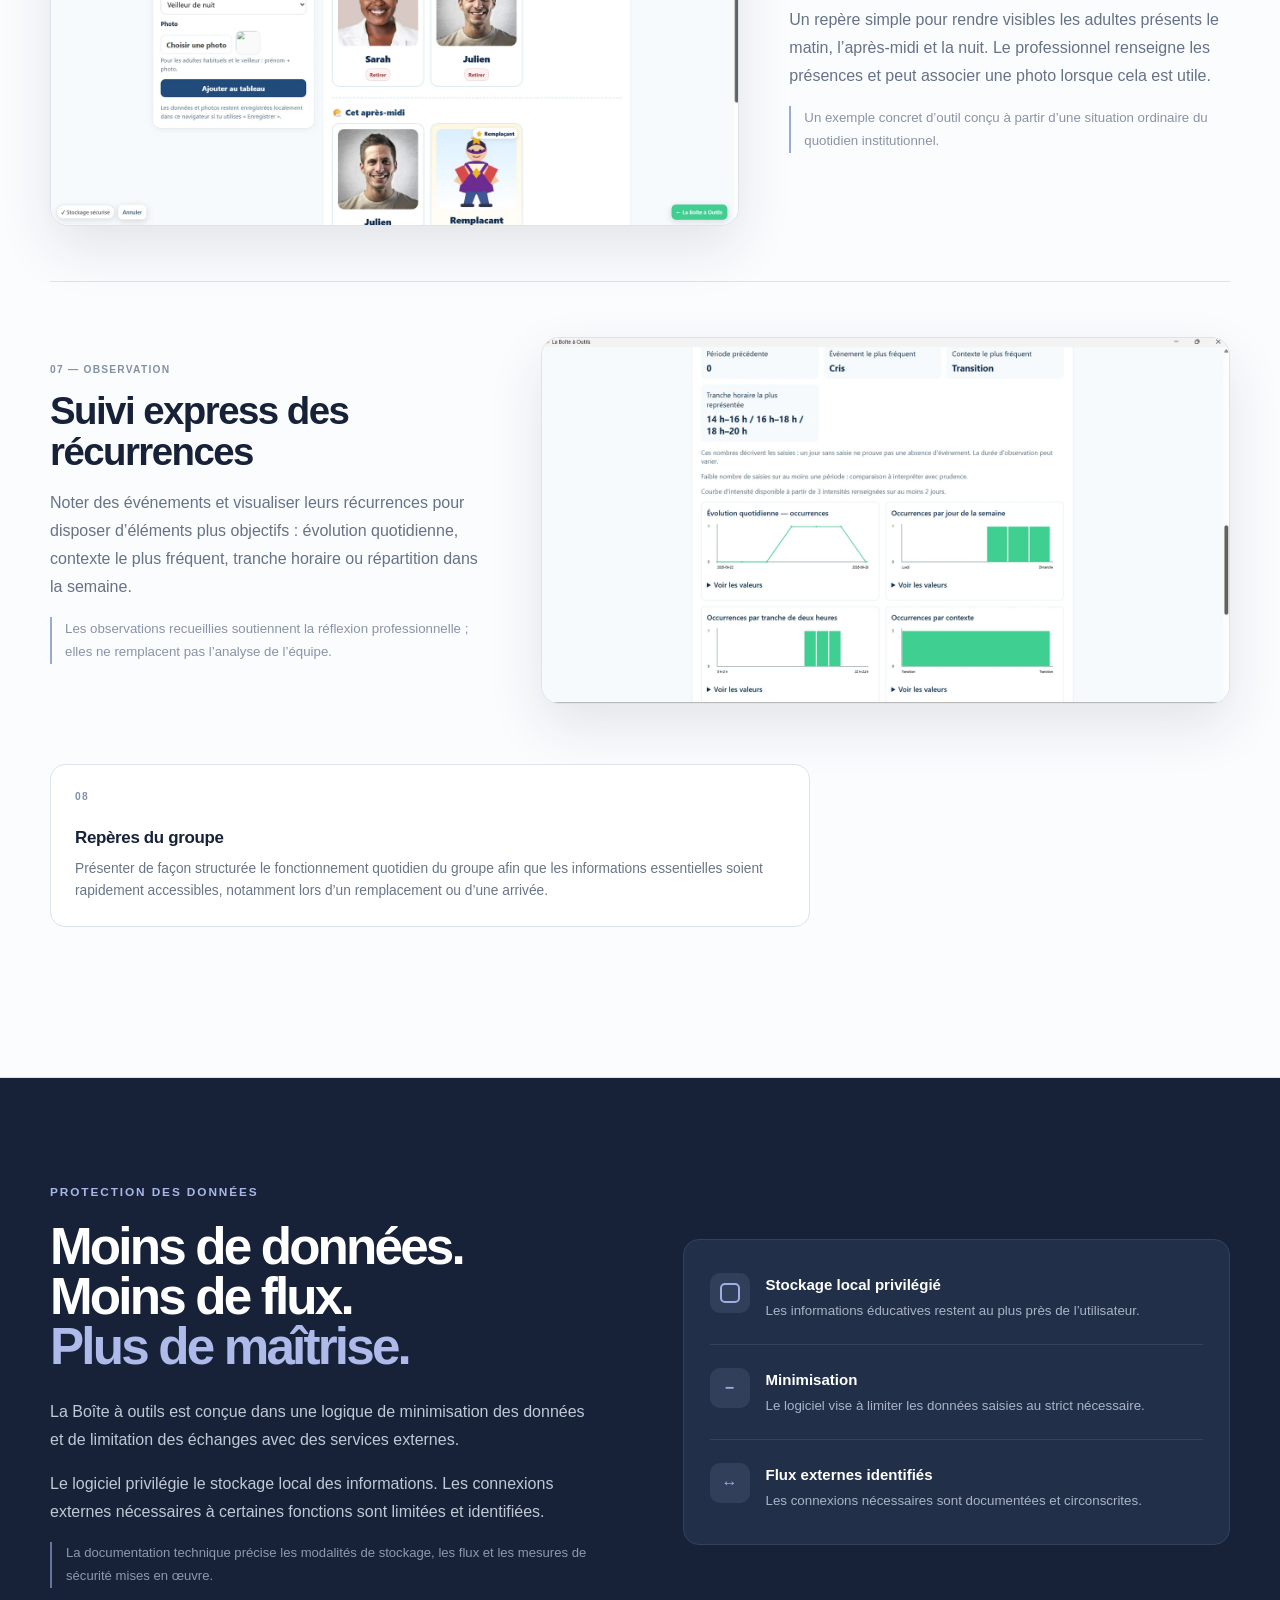
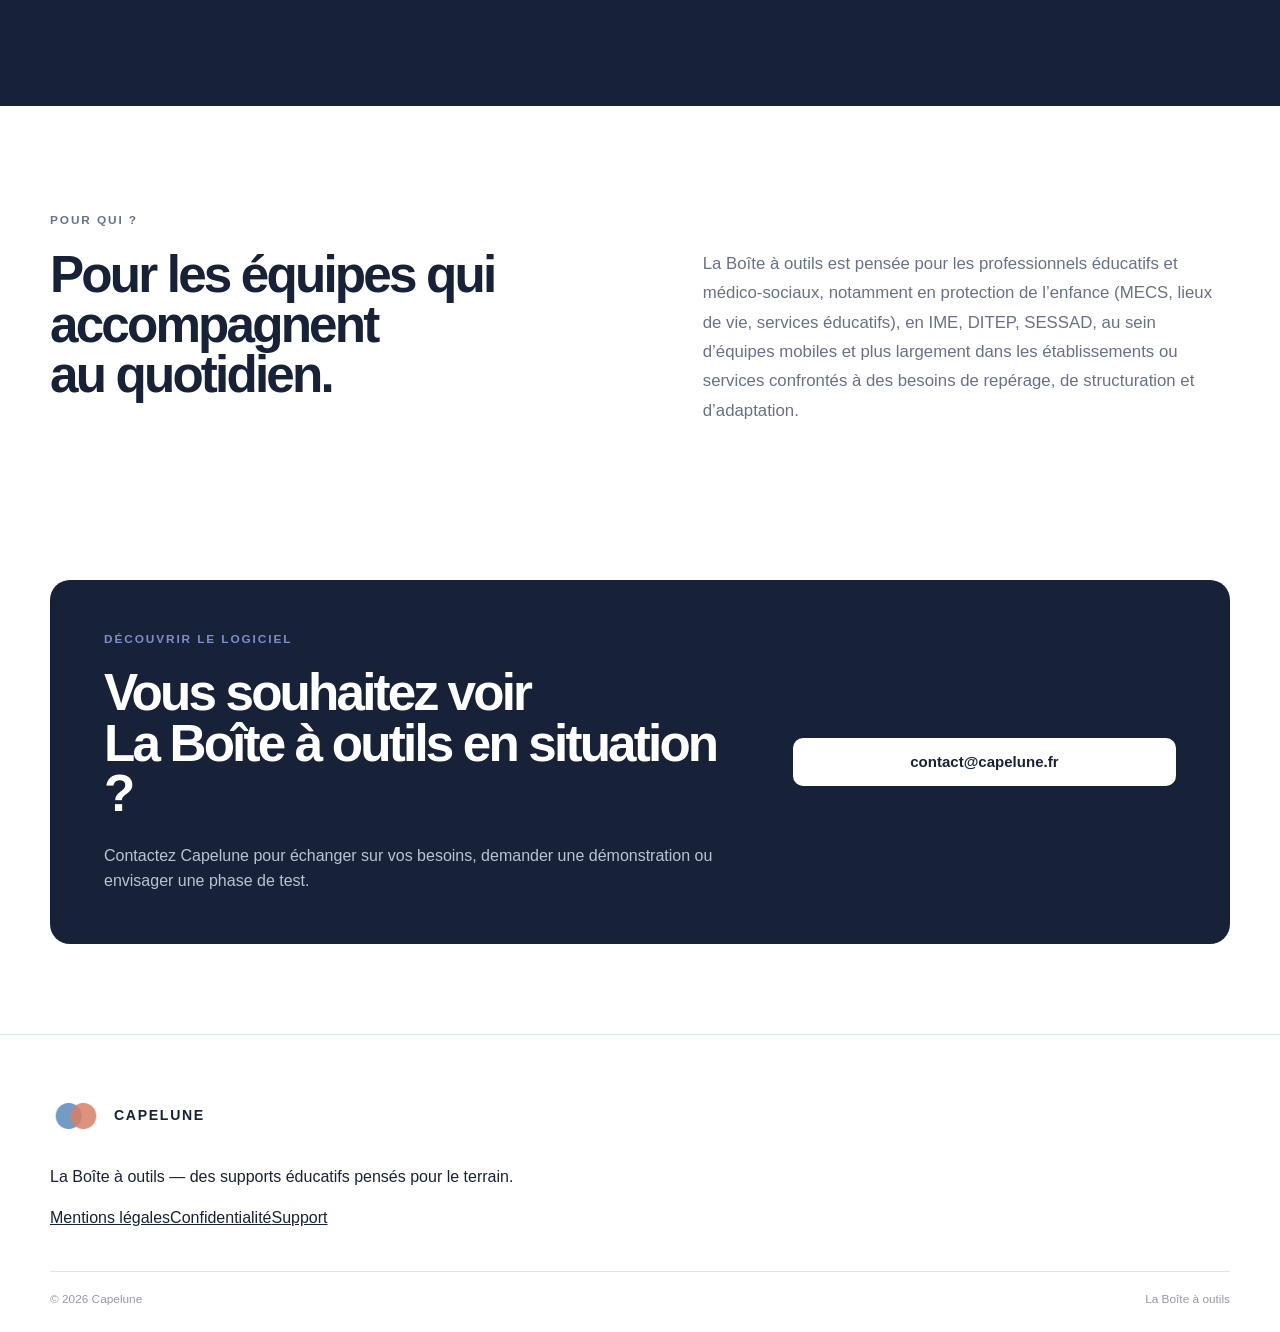
==== commit 15d78812: "Clarifier dès l'accueil le public handicap et TND" ====
--- a/index.html
+++ b/index.html
@@ -23,7 +23,7 @@
     <nav class="main-nav" id="main-nav" aria-label="Navigation principale"><a href="#outil">Le logiciel</a><a href="#outils">Les outils</a><a href="#donnees">Données</a><a href="#pour-qui">Pour qui ?</a><a class="nav-cta" href="mailto:contact@capelune.fr?subject=Demande%20de%20d%C3%A9monstration%20-%20La%20Bo%C3%AEte%20%C3%A0%20outils">Demander une démonstration</a></nav>
   </div></header>
   <main id="contenu">
-    <section class="hero"><div class="container hero-grid"><div class="hero-copy"><div class="eyebrow">OUTIL NUMÉRIQUE POUR LES ÉQUIPES ÉDUCATIVES ET MÉDICO-SOCIALES</div><h1>Des outils éducatifs pensés<br><em>pour le quotidien des professionnels.</em></h1><p class="lead">La Boîte à outils est un logiciel destiné aux équipes éducatives et médico-sociales. Il permet de créer, adapter et réutiliser simplement des supports utiles dans l’accompagnement quotidien, avec une prise en main pensée pour les réalités du terrain.</p><div class="hero-actions"><a class="btn btn-primary" href="mailto:contact@capelune.fr?subject=Demande%20de%20d%C3%A9monstration%20-%20La%20Bo%C3%AEte%20%C3%A0%20outils">Demander une démonstration</a><a class="btn btn-secondary" href="#outils">Découvrir les outils</a></div><div class="hero-meta"><span><b>Simple</b> à prendre en main</span><span><b>Pratique</b> dans le quotidien réel des équipes</span><span><b>Accessible</b> même sans expertise préalable des TND</span></div></div><div class="hero-visual"><figure class="product-shot product-shot-hero"><div class="product-shot-bar"><span class="window-dot"></span><span class="window-dot"></span><span class="window-dot"></span><small>La Boîte à outils</small></div><img src="accueil-logiciel-v097.webp" alt="Écran d’accueil de La Boîte à outils version 0.9.7 avec l’identité Capelune et les différents modules du logiciel" width="1500" height="793" loading="eager"></figure><p class="visual-note">Interface réelle de La Boîte à outils — version 0.9.7.</p></div></div></section>
+    <section class="hero"><div class="container hero-grid"><div class="hero-copy"><div class="eyebrow">OUTIL NUMÉRIQUE POUR LES ÉQUIPES ÉDUCATIVES ET MÉDICO-SOCIALES</div><h1>Des outils éducatifs pensés<br><em>pour le quotidien des professionnels.</em></h1><p class="lead">La Boîte à outils est un logiciel destiné aux équipes éducatives et médico-sociales pour faciliter l’accompagnement des enfants et jeunes en situation de handicap ou présentant des troubles du neurodéveloppement (TND). Il permet de créer, adapter et réutiliser simplement des supports éducatifs utiles au quotidien, même pour des professionnels peu ou pas formés aux TND.</p><div class="hero-actions"><a class="btn btn-primary" href="mailto:contact@capelune.fr?subject=Demande%20de%20d%C3%A9monstration%20-%20La%20Bo%C3%AEte%20%C3%A0%20outils">Demander une démonstration</a><a class="btn btn-secondary" href="#outils">Découvrir les outils</a></div><div class="hero-meta"><span><b>Simple</b> à prendre en main</span><span><b>Pratique</b> dans le quotidien réel des équipes</span><span><b>Accessible</b> même sans expertise préalable des TND</span></div></div><div class="hero-visual"><figure class="product-shot product-shot-hero"><div class="product-shot-bar"><span class="window-dot"></span><span class="window-dot"></span><span class="window-dot"></span><small>La Boîte à outils</small></div><img src="accueil-logiciel-v097.webp" alt="Écran d’accueil de La Boîte à outils version 0.9.7 avec l’identité Capelune et les différents modules du logiciel" width="1500" height="793" loading="eager"></figure><p class="visual-note">Interface réelle de La Boîte à outils — version 0.9.7.</p></div></div></section>
     <section class="statement" id="outil"><div class="container narrow"><p>Un logiciel conçu à partir des contraintes du terrain.</p><h2>Des outils structurés, modifiables et réutilisables.</h2><p class="statement-sub">Pour aider les professionnels à agir rapidement, sans complexifier leur pratique.</p></div></section>
     <section class="reality section"><div class="container"><div class="section-head"><div><div class="eyebrow dark">PENSÉE POUR LA RÉALITÉ DES ÉQUIPES</div><h2>Le quotidien éducatif<br>n’est jamais figé.</h2></div><div><p>Changements de professionnels, remplacements, rendez-vous, imprévus, manque de temps et niveaux de formation différents au sein d’une même équipe : La Boîte à outils a été conçue avec ces réalités dès le départ.</p><p>Les modules sont guidés, modifiables et réutilisables afin qu’un professionnel puisse rapidement comprendre quoi faire et produire un support utilisable, sans avoir besoin d’être spécialiste des TND.</p></div></div><div class="principle-grid"><article class="principle-card"><span class="principle-number">01</span><h3>Simple</h3><p>Comprendre rapidement l’outil, savoir quoi renseigner et avancer sans maîtriser un logiciel complexe.</p></article><article class="principle-card"><span class="principle-number">02</span><h3>Pratique</h3><p>Créer, adapter et réutiliser un support au moment où l’équipe en a réellement besoin.</p></article><article class="principle-card"><span class="principle-number">03</span><h3>Accessible</h3><p>Rendre des outils et des pratiques issus des champs des TND et du handicap utilisables par des professionnels aux niveaux de formation différents.</p></article></div></div></section>
     <section class="product-overview section"><div class="container"><div class="product-overview-head"><div><div class="eyebrow dark">UN SEUL ENVIRONNEMENT</div><h2>Des outils différents,<br>une prise en main cohérente.</h2></div><p>Les modules sont réunis dans une même interface. Le professionnel retrouve ses outils et ses repères dans un même environnement, sans multiplier les logiciels ou les supports.</p></div><figure class="product-shot product-shot-wide"><img src="accueil-logiciel-v097.webp" alt="Vue d’ensemble de l’interface de La Boîte à outils et de ses huit modules" width="1500" height="793" loading="lazy"></figure></div></section>
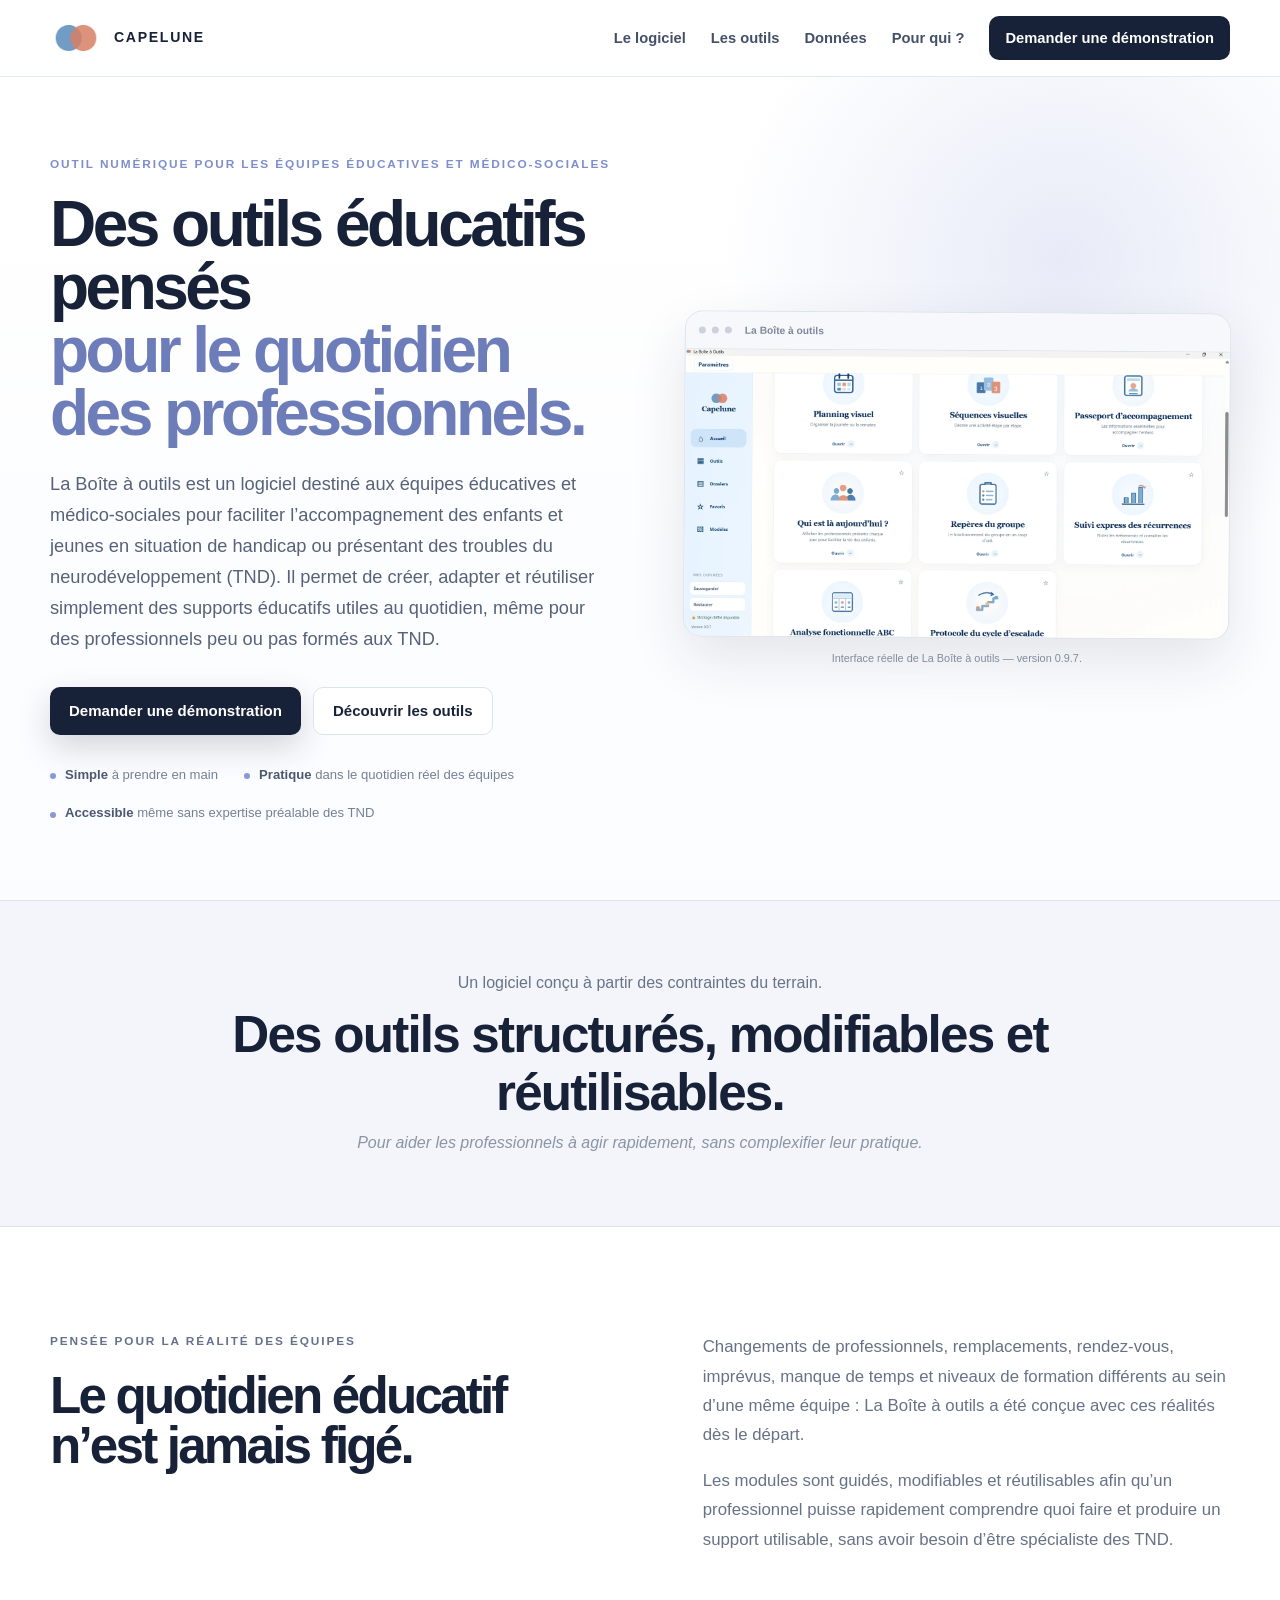
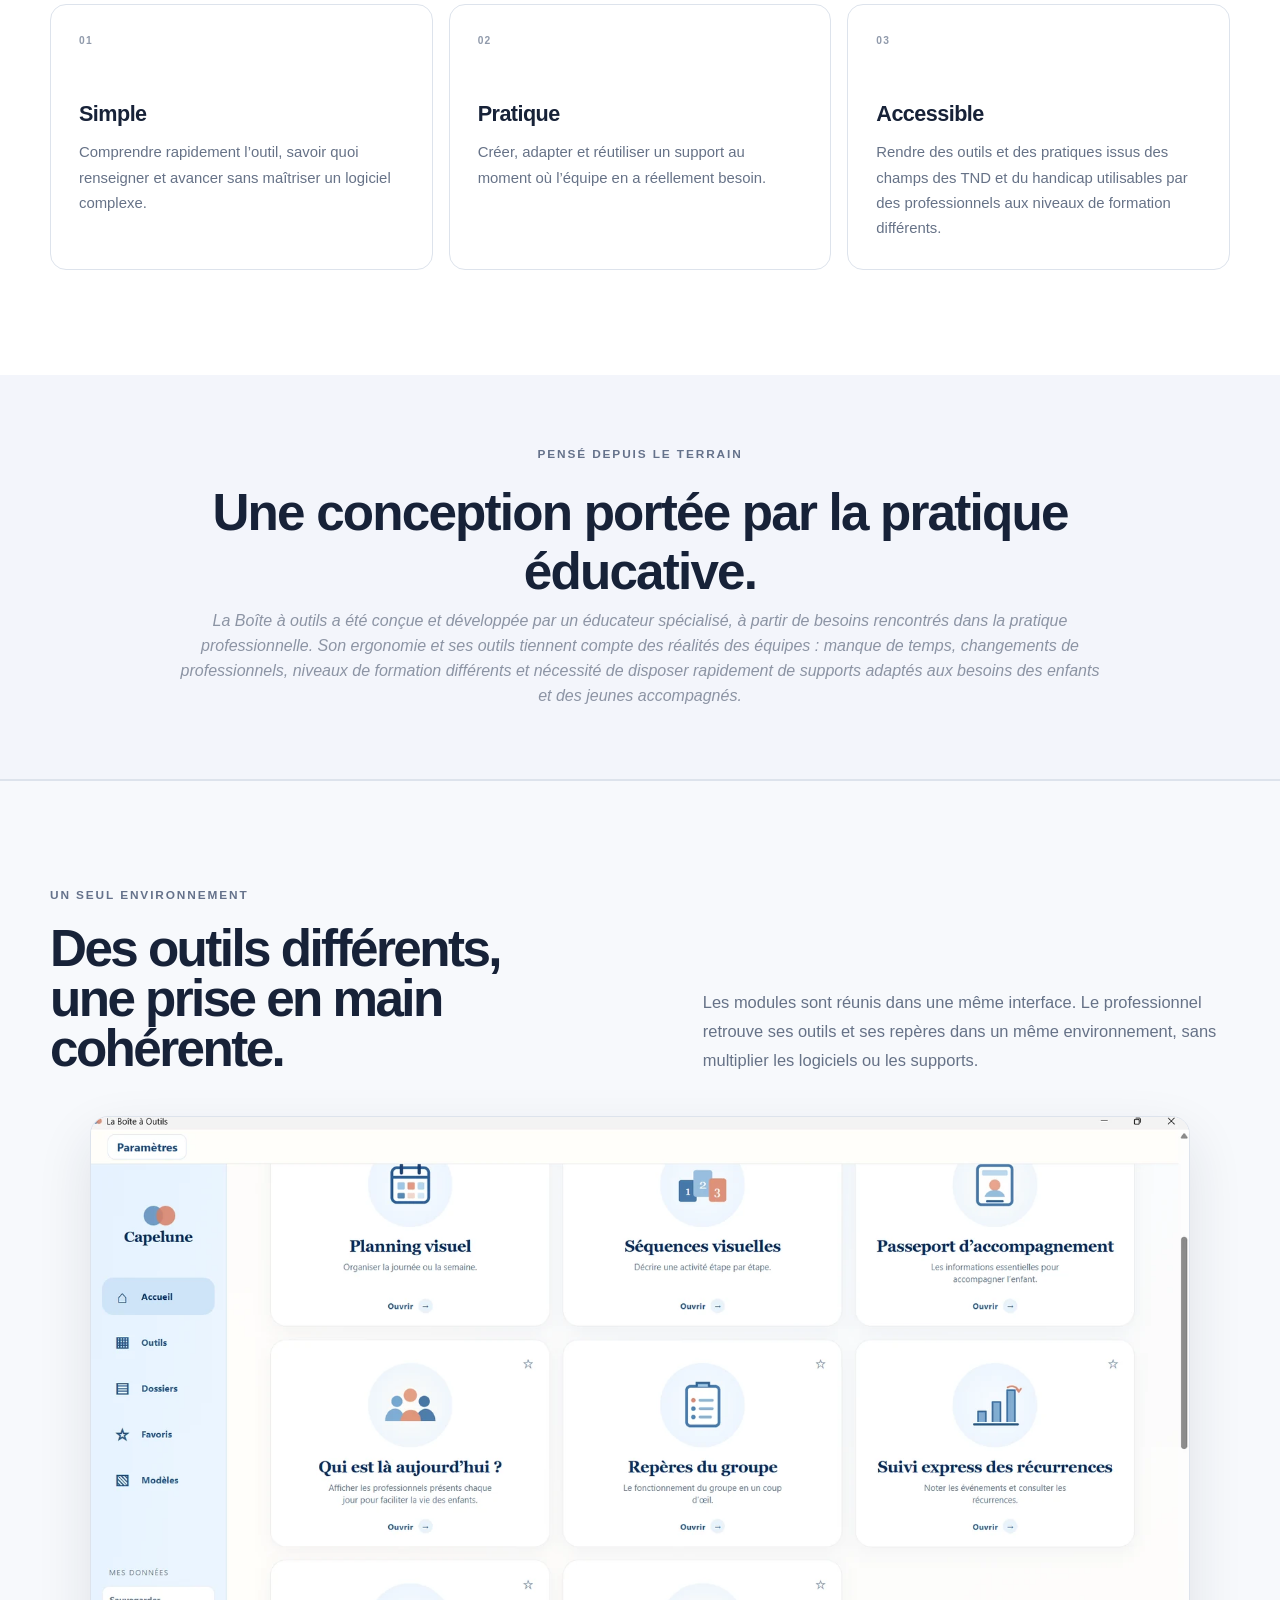
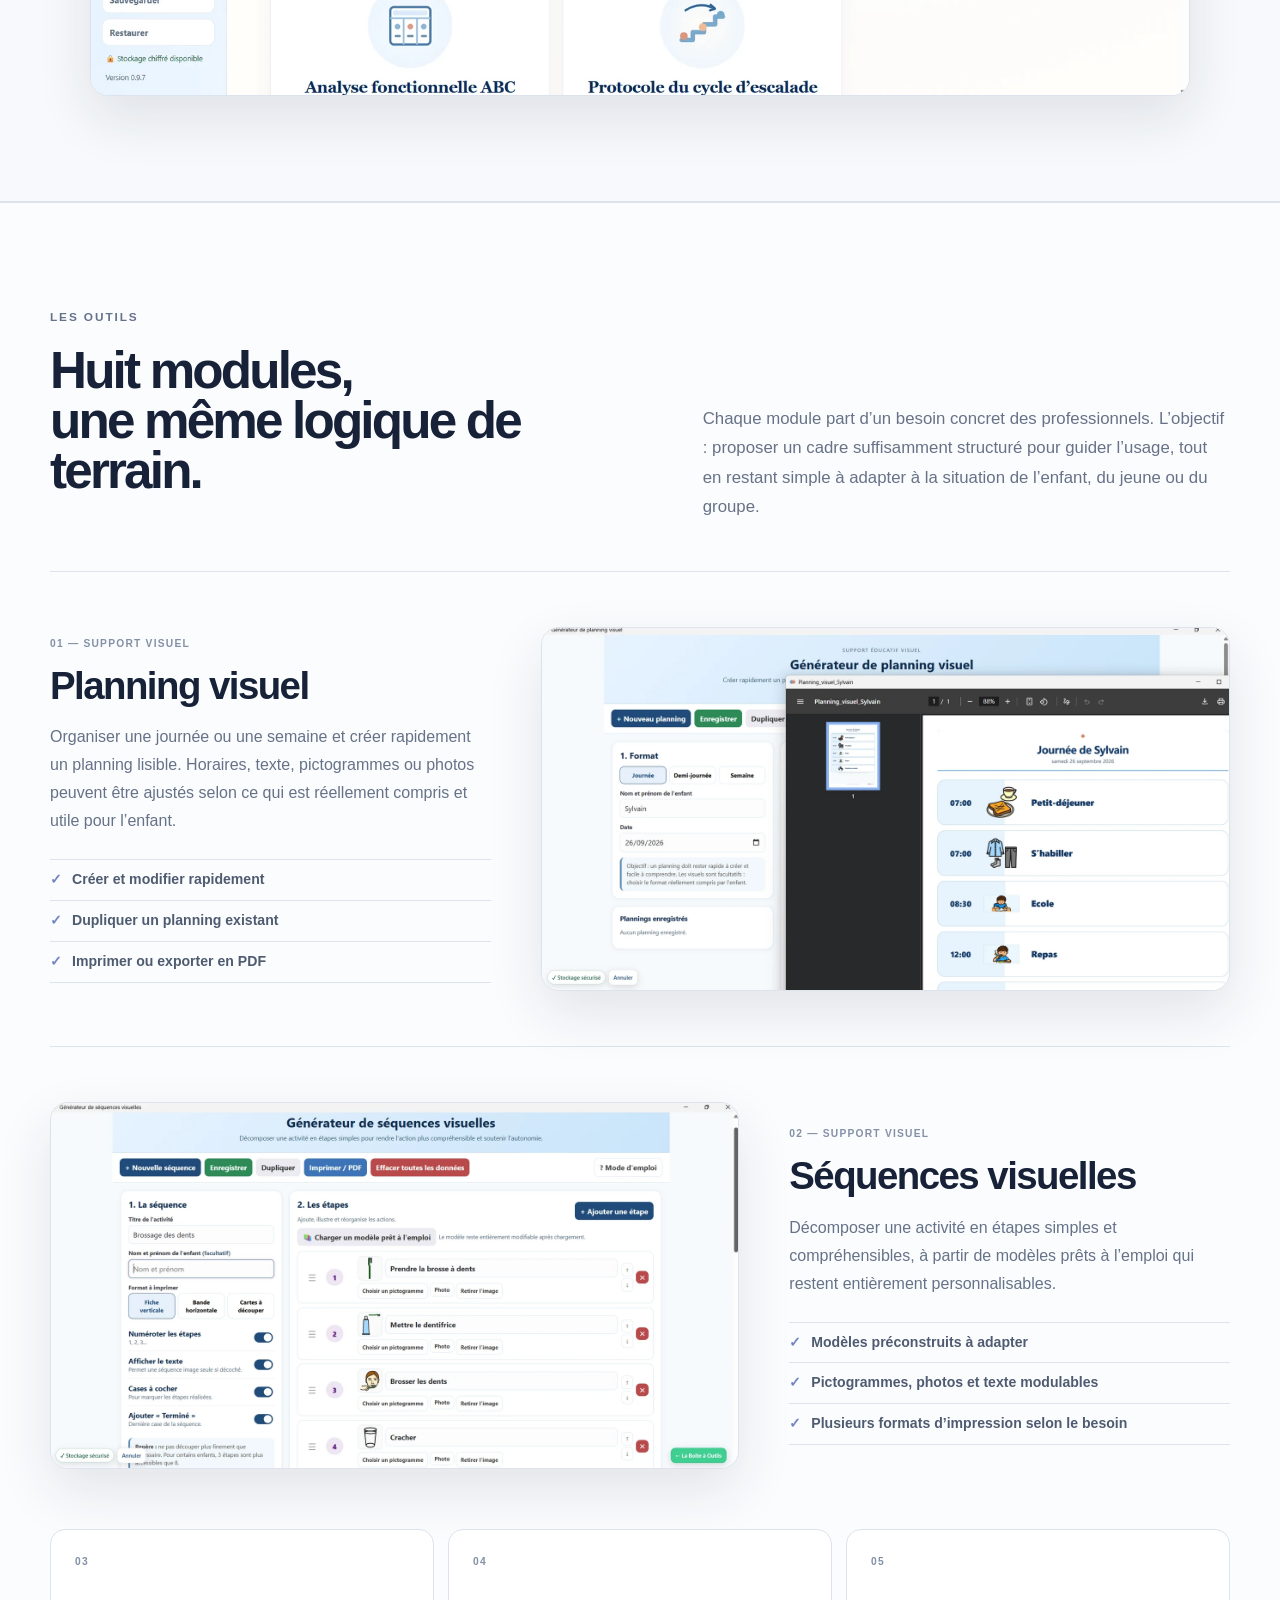
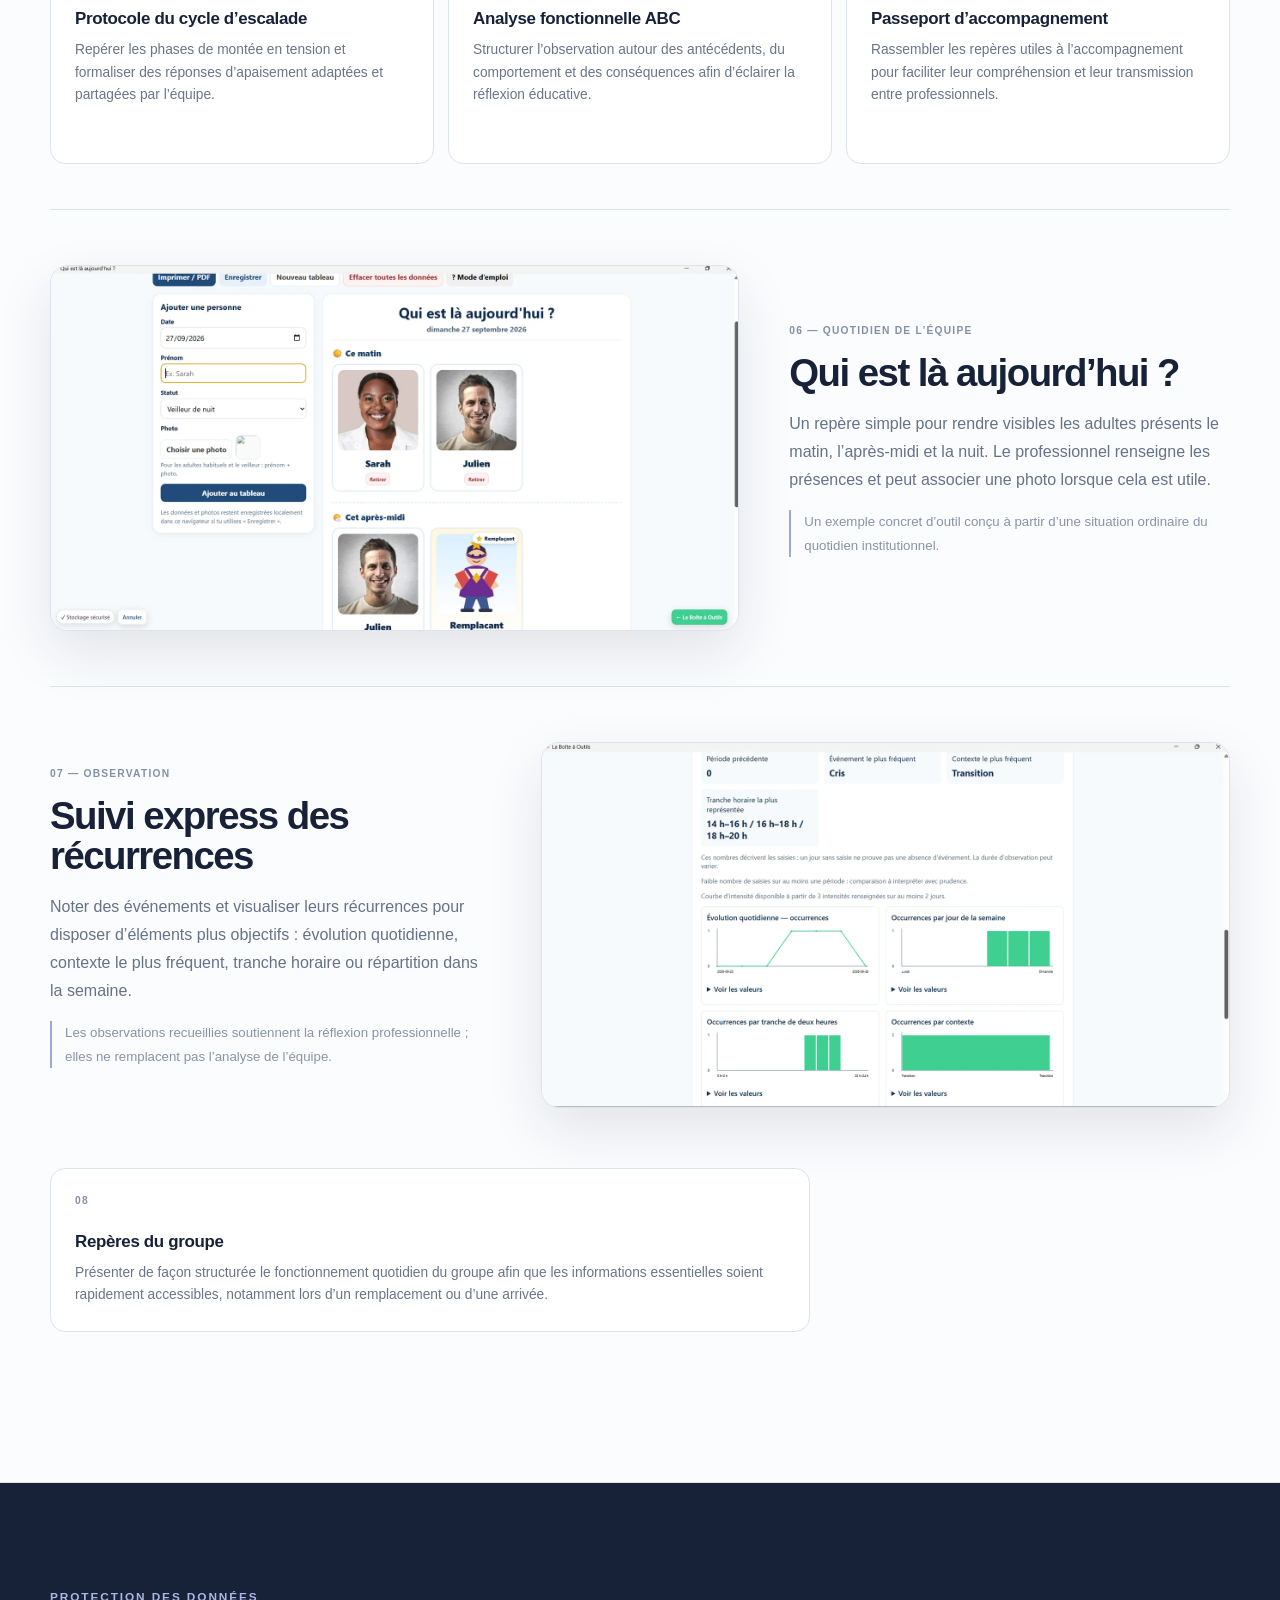
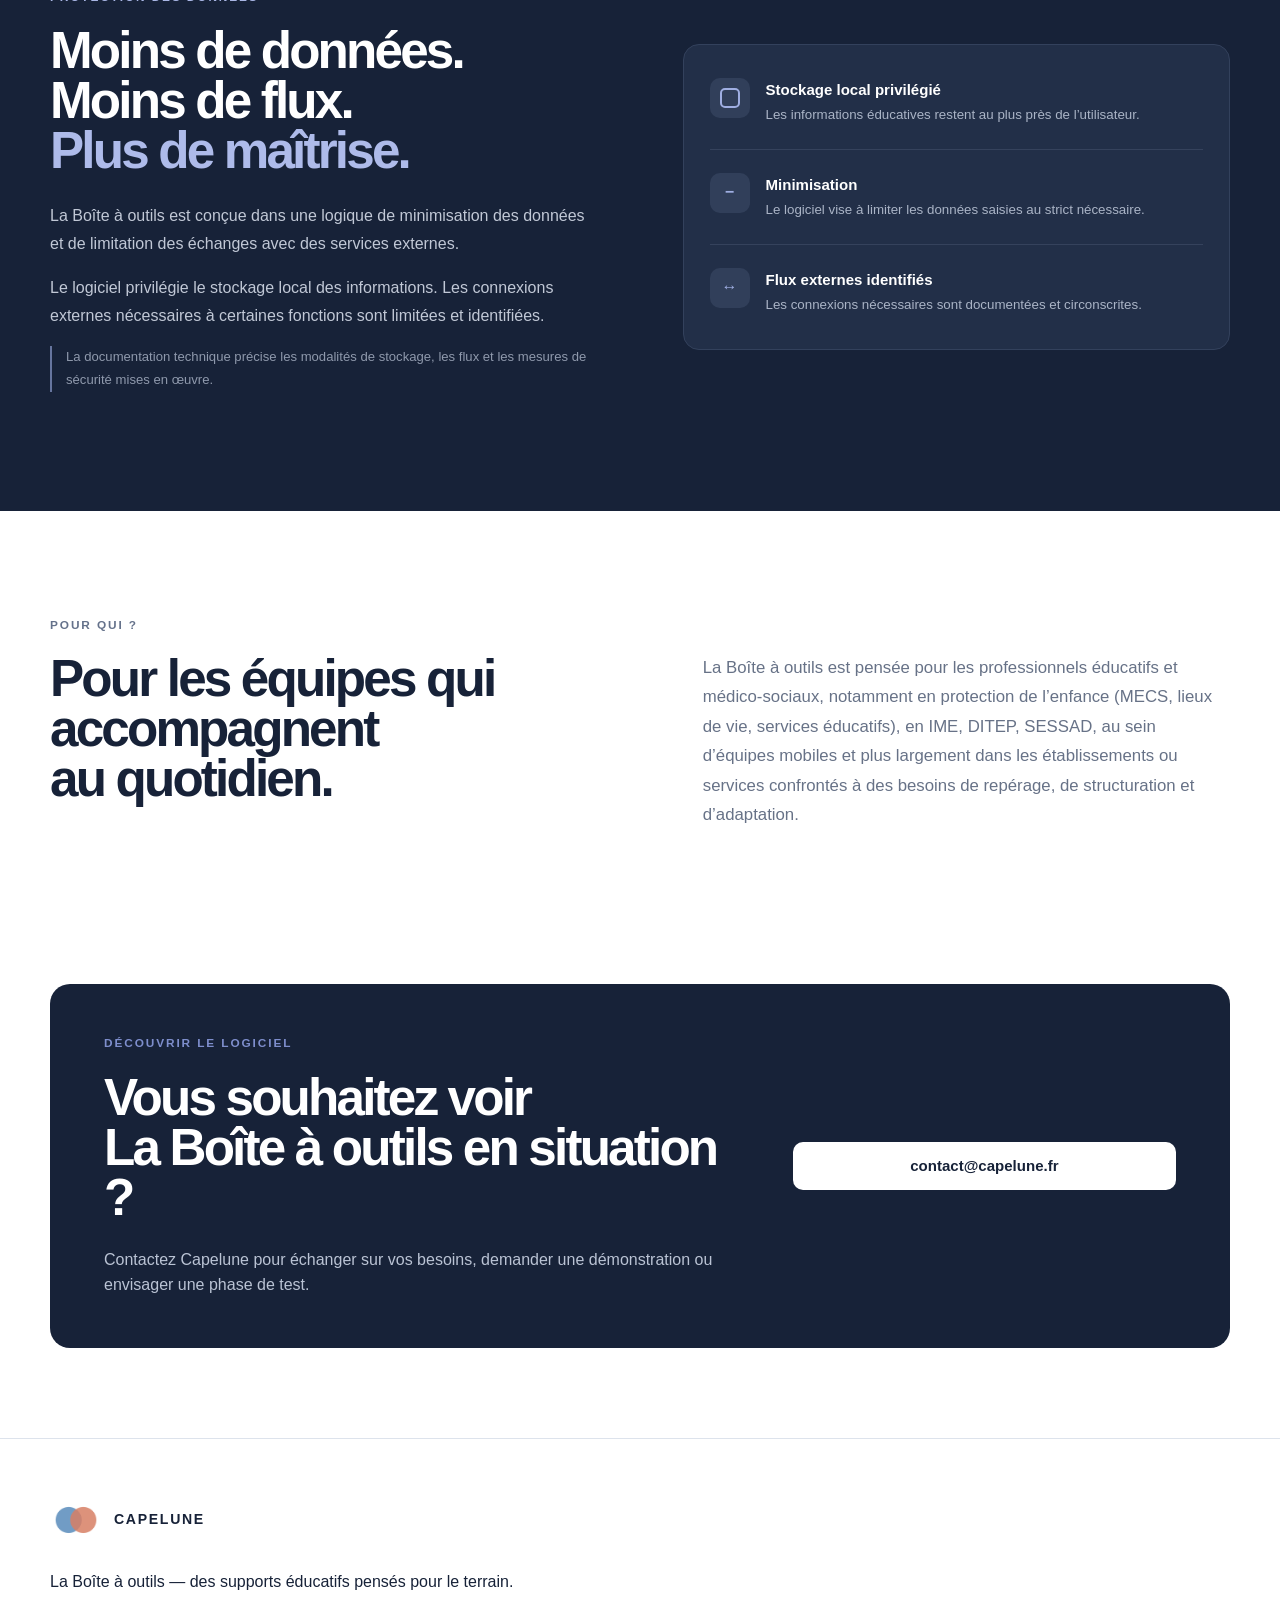
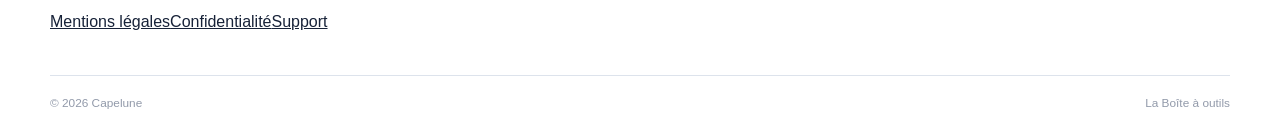
==== commit 2679de2b: "Ajouter l'origine terrain du logiciel" ====
--- a/index.html
+++ b/index.html
@@ -26,6 +26,7 @@
     <section class="hero"><div class="container hero-grid"><div class="hero-copy"><div class="eyebrow">OUTIL NUMÉRIQUE POUR LES ÉQUIPES ÉDUCATIVES ET MÉDICO-SOCIALES</div><h1>Des outils éducatifs pensés<br><em>pour le quotidien des professionnels.</em></h1><p class="lead">La Boîte à outils est un logiciel destiné aux équipes éducatives et médico-sociales pour faciliter l’accompagnement des enfants et jeunes en situation de handicap ou présentant des troubles du neurodéveloppement (TND). Il permet de créer, adapter et réutiliser simplement des supports éducatifs utiles au quotidien, même pour des professionnels peu ou pas formés aux TND.</p><div class="hero-actions"><a class="btn btn-primary" href="mailto:contact@capelune.fr?subject=Demande%20de%20d%C3%A9monstration%20-%20La%20Bo%C3%AEte%20%C3%A0%20outils">Demander une démonstration</a><a class="btn btn-secondary" href="#outils">Découvrir les outils</a></div><div class="hero-meta"><span><b>Simple</b> à prendre en main</span><span><b>Pratique</b> dans le quotidien réel des équipes</span><span><b>Accessible</b> même sans expertise préalable des TND</span></div></div><div class="hero-visual"><figure class="product-shot product-shot-hero"><div class="product-shot-bar"><span class="window-dot"></span><span class="window-dot"></span><span class="window-dot"></span><small>La Boîte à outils</small></div><img src="accueil-logiciel-v097.webp" alt="Écran d’accueil de La Boîte à outils version 0.9.7 avec l’identité Capelune et les différents modules du logiciel" width="1500" height="793" loading="eager"></figure><p class="visual-note">Interface réelle de La Boîte à outils — version 0.9.7.</p></div></div></section>
     <section class="statement" id="outil"><div class="container narrow"><p>Un logiciel conçu à partir des contraintes du terrain.</p><h2>Des outils structurés, modifiables et réutilisables.</h2><p class="statement-sub">Pour aider les professionnels à agir rapidement, sans complexifier leur pratique.</p></div></section>
     <section class="reality section"><div class="container"><div class="section-head"><div><div class="eyebrow dark">PENSÉE POUR LA RÉALITÉ DES ÉQUIPES</div><h2>Le quotidien éducatif<br>n’est jamais figé.</h2></div><div><p>Changements de professionnels, remplacements, rendez-vous, imprévus, manque de temps et niveaux de formation différents au sein d’une même équipe : La Boîte à outils a été conçue avec ces réalités dès le départ.</p><p>Les modules sont guidés, modifiables et réutilisables afin qu’un professionnel puisse rapidement comprendre quoi faire et produire un support utilisable, sans avoir besoin d’être spécialiste des TND.</p></div></div><div class="principle-grid"><article class="principle-card"><span class="principle-number">01</span><h3>Simple</h3><p>Comprendre rapidement l’outil, savoir quoi renseigner et avancer sans maîtriser un logiciel complexe.</p></article><article class="principle-card"><span class="principle-number">02</span><h3>Pratique</h3><p>Créer, adapter et réutiliser un support au moment où l’équipe en a réellement besoin.</p></article><article class="principle-card"><span class="principle-number">03</span><h3>Accessible</h3><p>Rendre des outils et des pratiques issus des champs des TND et du handicap utilisables par des professionnels aux niveaux de formation différents.</p></article></div></div></section>
+    <section class="statement"><div class="container narrow"><div class="eyebrow dark">PENSÉ DEPUIS LE TERRAIN</div><h2>Une conception portée par la pratique éducative.</h2><p class="statement-sub">La Boîte à outils a été conçue et développée par un éducateur spécialisé, à partir de besoins rencontrés dans la pratique professionnelle. Son ergonomie et ses outils tiennent compte des réalités des équipes : manque de temps, changements de professionnels, niveaux de formation différents et nécessité de disposer rapidement de supports adaptés aux besoins des enfants et des jeunes accompagnés.</p></div></section>
     <section class="product-overview section"><div class="container"><div class="product-overview-head"><div><div class="eyebrow dark">UN SEUL ENVIRONNEMENT</div><h2>Des outils différents,<br>une prise en main cohérente.</h2></div><p>Les modules sont réunis dans une même interface. Le professionnel retrouve ses outils et ses repères dans un même environnement, sans multiplier les logiciels ou les supports.</p></div><figure class="product-shot product-shot-wide"><img src="accueil-logiciel-v097.webp" alt="Vue d’ensemble de l’interface de La Boîte à outils et de ses huit modules" width="1500" height="793" loading="lazy"></figure></div></section>
     <section class="tools section" id="outils"><div class="container"><div class="section-head"><div><div class="eyebrow dark">LES OUTILS</div><h2>Huit modules,<br>une même logique de terrain.</h2></div><p>Chaque module part d’un besoin concret des professionnels. L’objectif : proposer un cadre suffisamment structuré pour guider l’usage, tout en restant simple à adapter à la situation de l’enfant, du jeune ou du groupe.</p></div>
       <div class="feature-showcase"><div class="feature-copy"><span class="feature-index">01 — SUPPORT VISUEL</span><h3>Planning visuel</h3><p>Organiser une journée ou une semaine et créer rapidement un planning lisible. Horaires, texte, pictogrammes ou photos peuvent être ajustés selon ce qui est réellement compris et utile pour l’enfant.</p><ul class="feature-points"><li>Créer et modifier rapidement</li><li>Dupliquer un planning existant</li><li>Imprimer ou exporter en PDF</li></ul></div><figure class="product-shot"><img src="planning-visuel-v097.webp" alt="Module Planning visuel de La Boîte à outils" width="1500" height="844" loading="lazy"></figure></div>
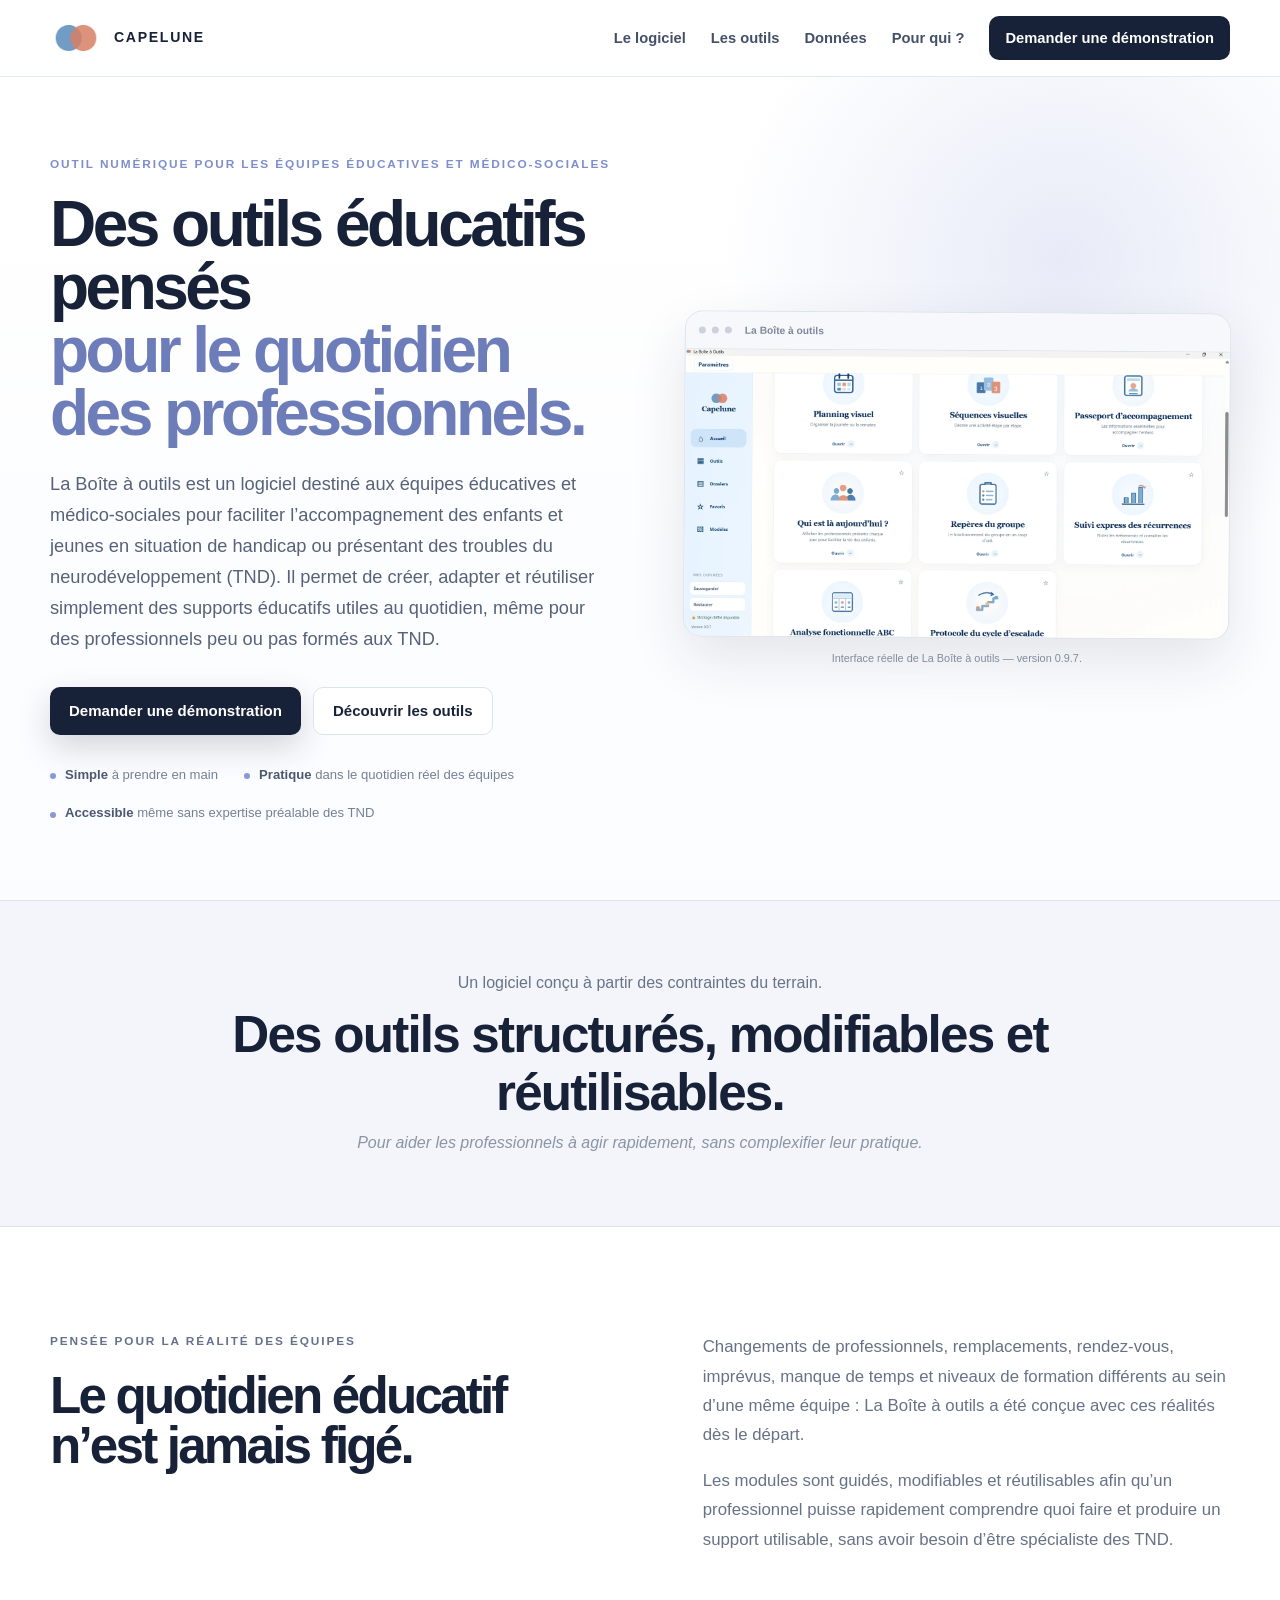
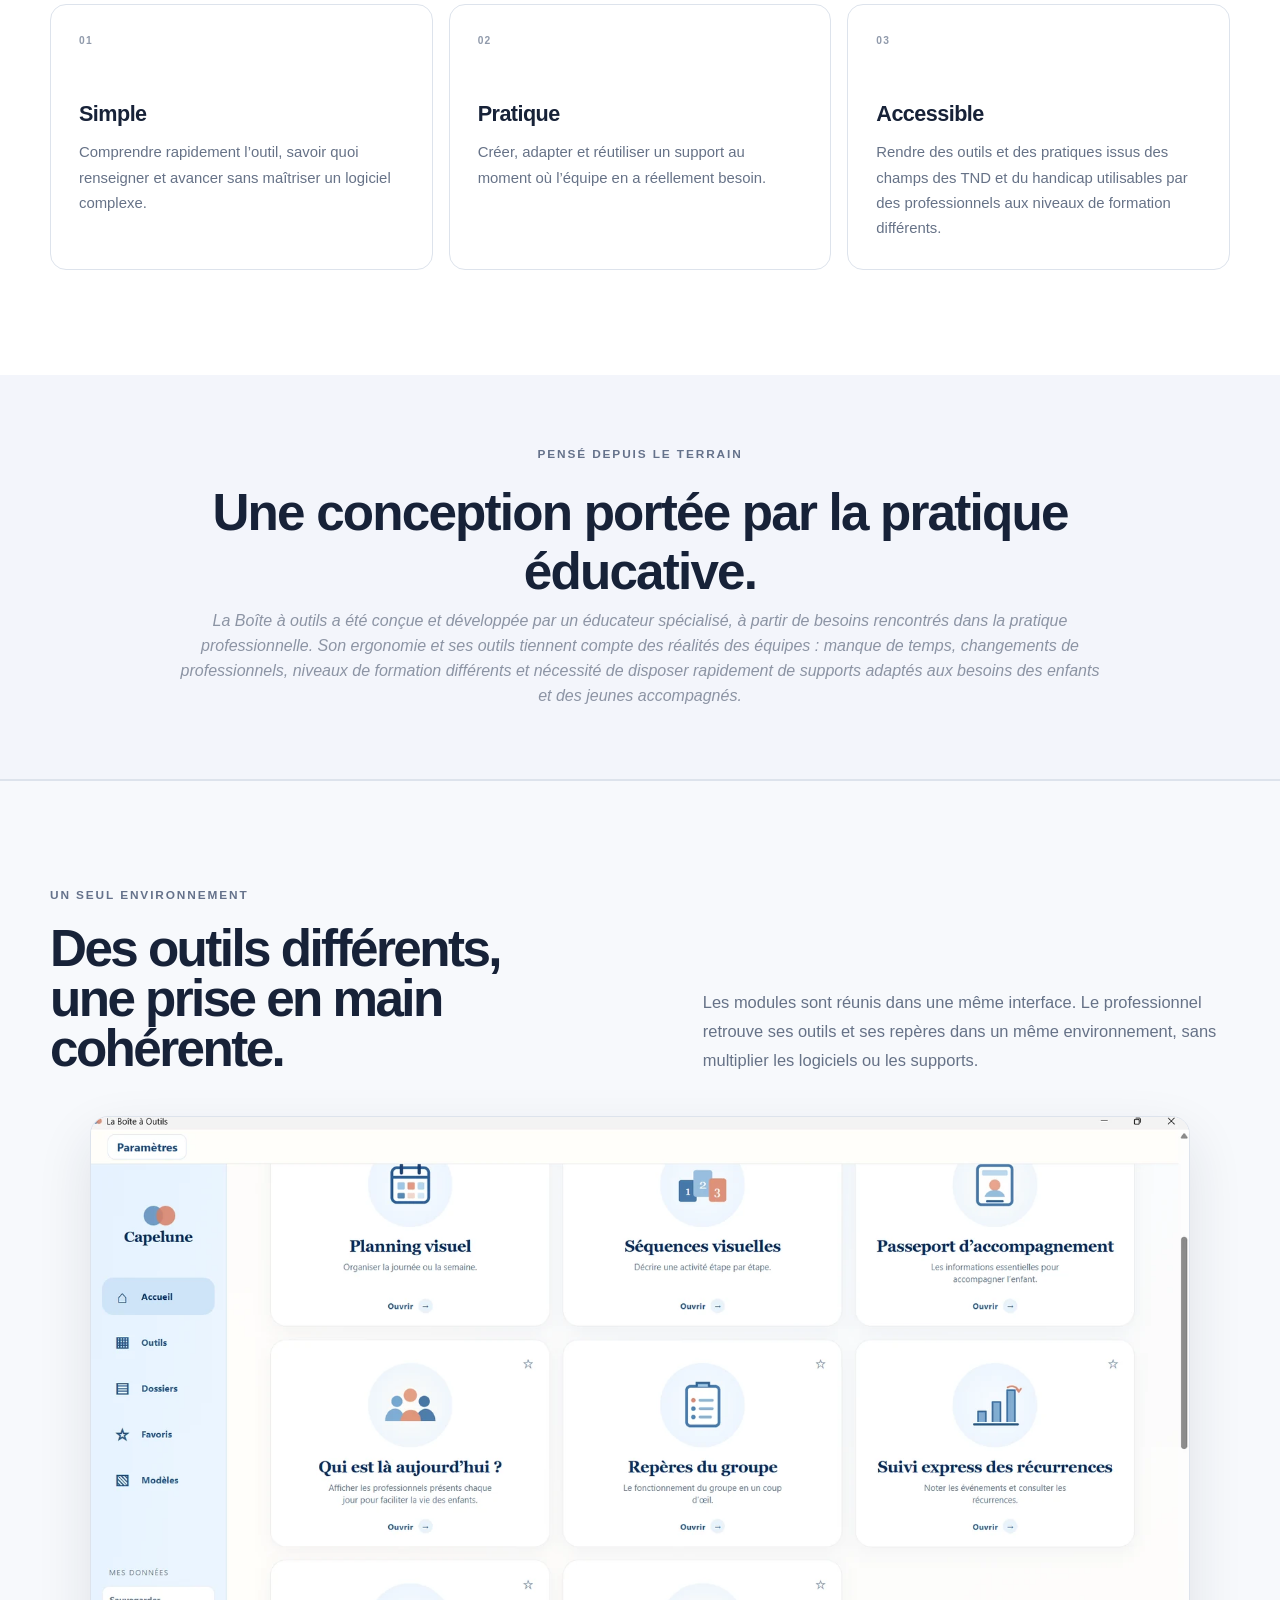
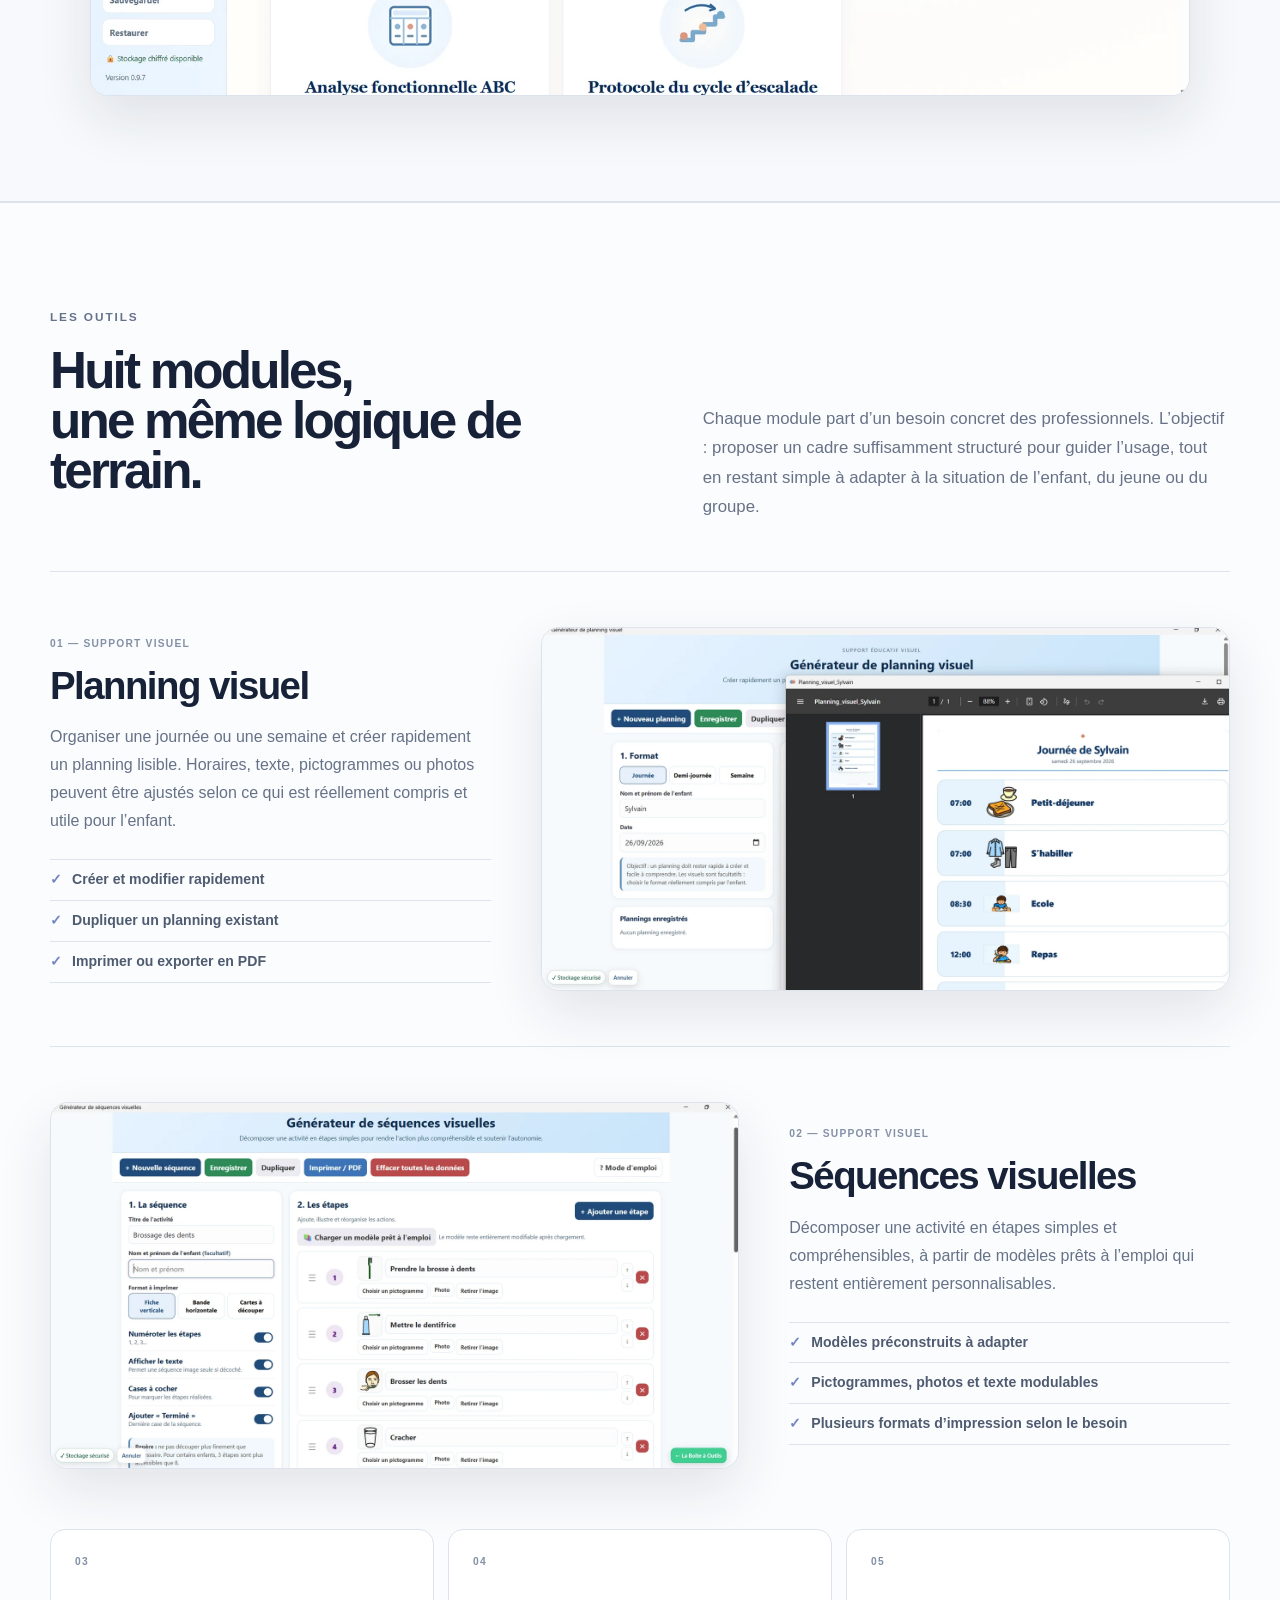
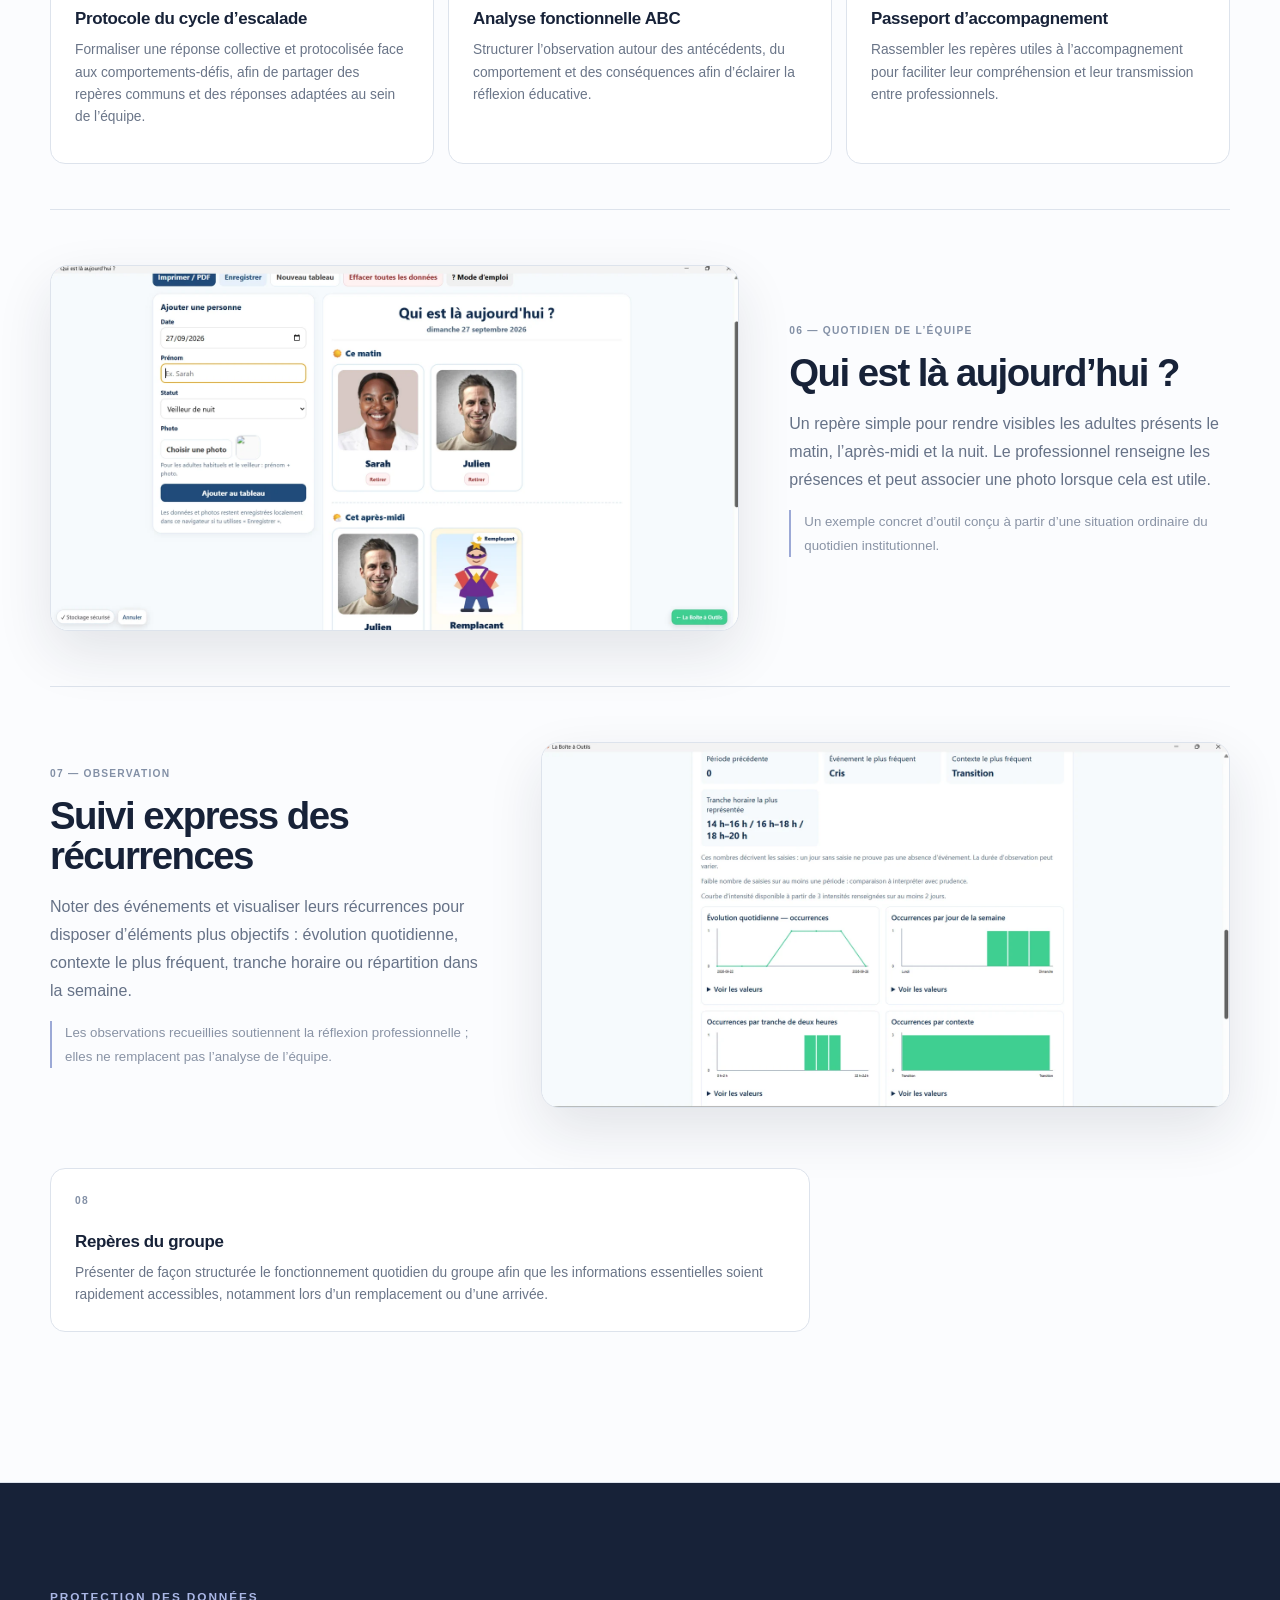
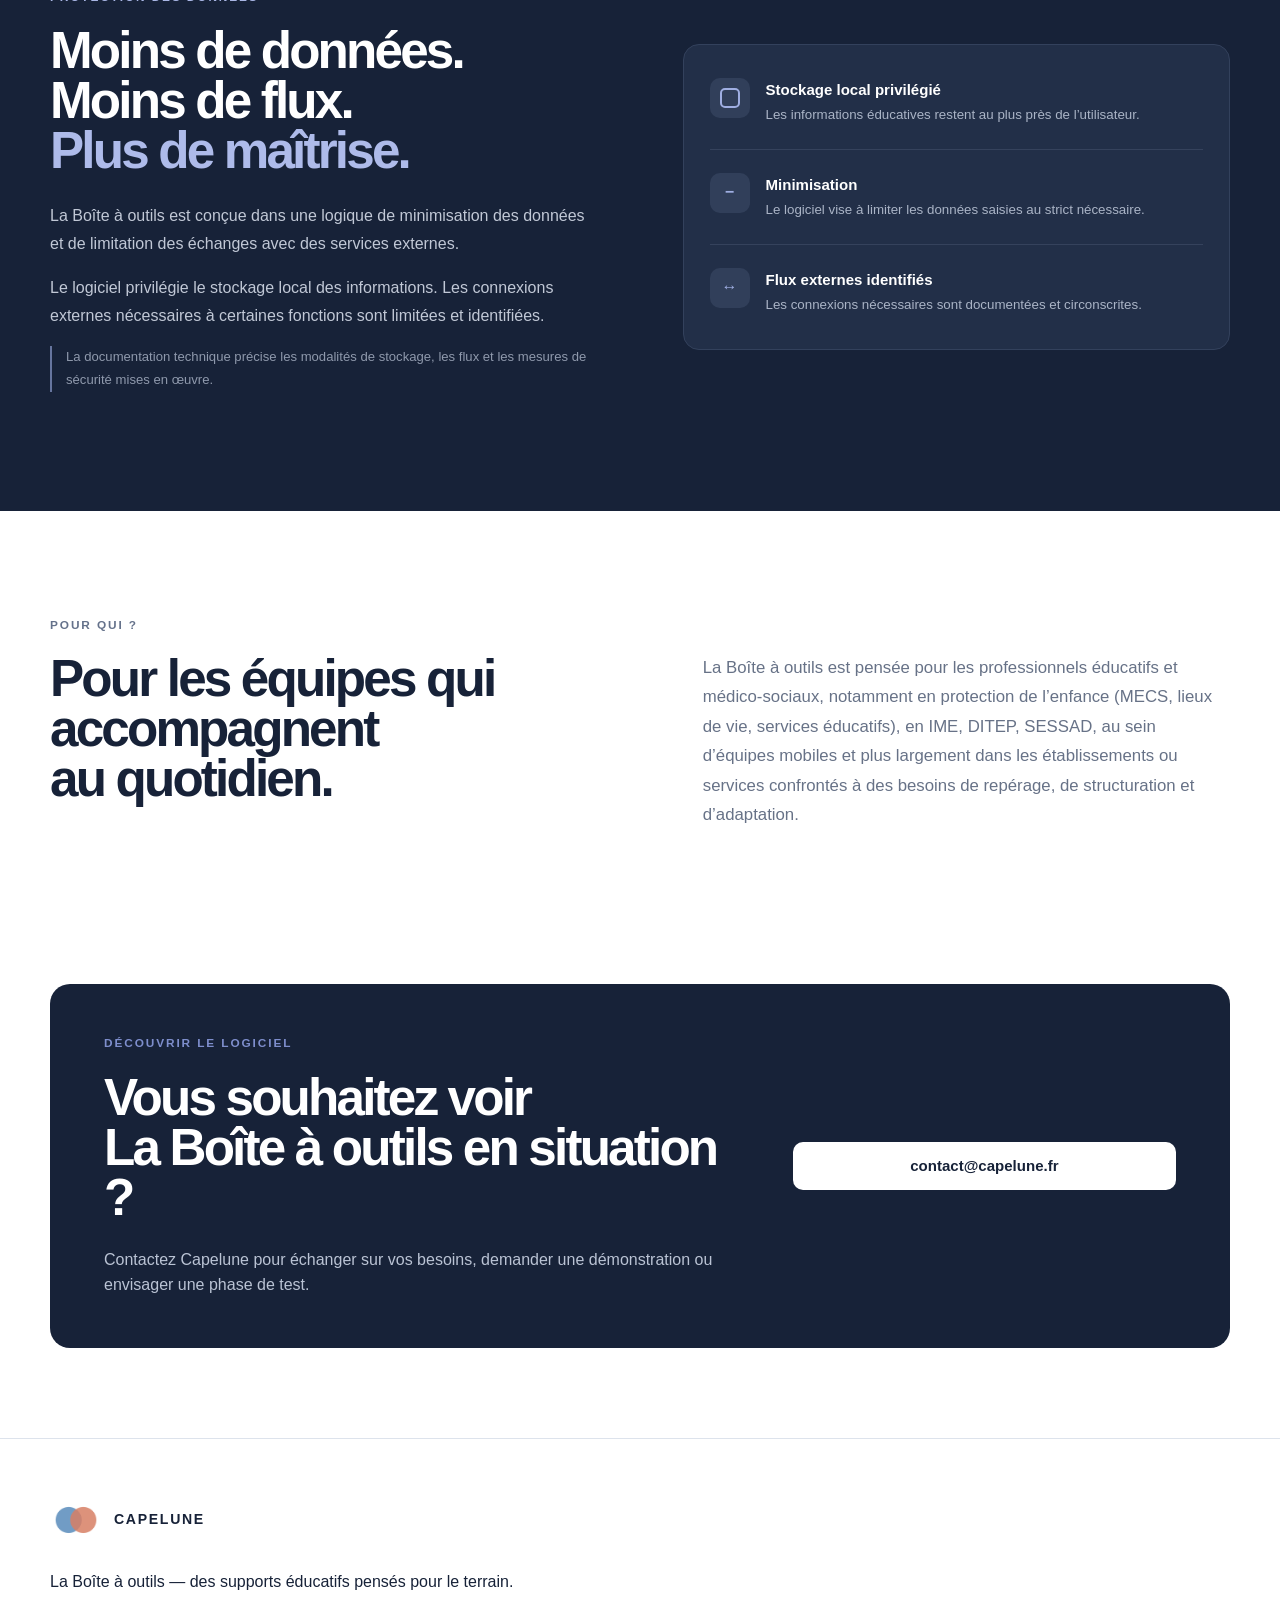
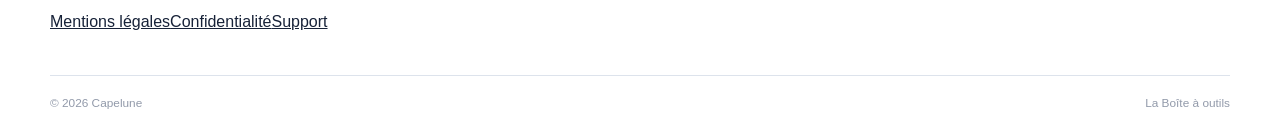
==== commit 52a0d4b5: "Clarifier le protocole du cycle d’escalade" ====
--- a/index.html
+++ b/index.html
@@ -31,7 +31,7 @@
     <section class="tools section" id="outils"><div class="container"><div class="section-head"><div><div class="eyebrow dark">LES OUTILS</div><h2>Huit modules,<br>une même logique de terrain.</h2></div><p>Chaque module part d’un besoin concret des professionnels. L’objectif : proposer un cadre suffisamment structuré pour guider l’usage, tout en restant simple à adapter à la situation de l’enfant, du jeune ou du groupe.</p></div>
       <div class="feature-showcase"><div class="feature-copy"><span class="feature-index">01 — SUPPORT VISUEL</span><h3>Planning visuel</h3><p>Organiser une journée ou une semaine et créer rapidement un planning lisible. Horaires, texte, pictogrammes ou photos peuvent être ajustés selon ce qui est réellement compris et utile pour l’enfant.</p><ul class="feature-points"><li>Créer et modifier rapidement</li><li>Dupliquer un planning existant</li><li>Imprimer ou exporter en PDF</li></ul></div><figure class="product-shot"><img src="planning-visuel-v097.webp" alt="Module Planning visuel de La Boîte à outils" width="1500" height="844" loading="lazy"></figure></div>
       <div class="feature-showcase reverse"><div class="feature-copy"><span class="feature-index">02 — SUPPORT VISUEL</span><h3>Séquences visuelles</h3><p>Décomposer une activité en étapes simples et compréhensibles, à partir de modèles prêts à l’emploi qui restent entièrement personnalisables.</p><ul class="feature-points"><li>Modèles préconstruits à adapter</li><li>Pictogrammes, photos et texte modulables</li><li>Plusieurs formats d’impression selon le besoin</li></ul></div><figure class="product-shot"><img src="sequences-visuelles-v097.webp" alt="Générateur de séquences visuelles" width="1600" height="852" loading="lazy"></figure></div>
-      <div class="module-grid module-grid-three"><article class="module-card"><span class="module-index">03</span><h3>Protocole du cycle d’escalade</h3><p>Repérer les phases de montée en tension et formaliser des réponses d’apaisement adaptées et partagées par l’équipe.</p></article><article class="module-card"><span class="module-index">04</span><h3>Analyse fonctionnelle ABC</h3><p>Structurer l’observation autour des antécédents, du comportement et des conséquences afin d’éclairer la réflexion éducative.</p></article><article class="module-card"><span class="module-index">05</span><h3>Passeport d’accompagnement</h3><p>Rassembler les repères utiles à l’accompagnement pour faciliter leur compréhension et leur transmission entre professionnels.</p></article></div>
+      <div class="module-grid module-grid-three"><article class="module-card"><span class="module-index">03</span><h3>Protocole du cycle d’escalade</h3><p>Formaliser une réponse collective et protocolisée face aux comportements-défis, afin de partager des repères communs et des réponses adaptées au sein de l’équipe.</p></article><article class="module-card"><span class="module-index">04</span><h3>Analyse fonctionnelle ABC</h3><p>Structurer l’observation autour des antécédents, du comportement et des conséquences afin d’éclairer la réflexion éducative.</p></article><article class="module-card"><span class="module-index">05</span><h3>Passeport d’accompagnement</h3><p>Rassembler les repères utiles à l’accompagnement pour faciliter leur compréhension et leur transmission entre professionnels.</p></article></div>
       <div class="feature-showcase reverse"><div class="feature-copy"><span class="feature-index">06 — QUOTIDIEN DE L’ÉQUIPE</span><h3>Qui est là aujourd’hui ?</h3><p>Un repère simple pour rendre visibles les adultes présents le matin, l’après-midi et la nuit. Le professionnel renseigne les présences et peut associer une photo lorsque cela est utile.</p><p class="feature-note">Un exemple concret d’outil conçu à partir d’une situation ordinaire du quotidien institutionnel.</p></div><figure class="product-shot"><img src="qui-est-la-v097.webp" alt="Module Qui est là aujourd’hui" width="1500" height="844" loading="lazy"></figure></div>
       <div class="feature-showcase"><div class="feature-copy"><span class="feature-index">07 — OBSERVATION</span><h3>Suivi express des récurrences</h3><p>Noter des événements et visualiser leurs récurrences pour disposer d’éléments plus objectifs : évolution quotidienne, contexte le plus fréquent, tranche horaire ou répartition dans la semaine.</p><p class="feature-note">Les observations recueillies soutiennent la réflexion professionnelle ; elles ne remplacent pas l’analyse de l’équipe.</p></div><figure class="product-shot"><img src="recurrences-v097.webp" alt="Écran d’analyse du suivi des récurrences avec indicateurs et graphiques" width="1500" height="750" loading="lazy"></figure></div>
       <div class="module-grid module-grid-last"><article class="module-card module-card-wide"><span class="module-index">08</span><h3>Repères du groupe</h3><p>Présenter de façon structurée le fonctionnement quotidien du groupe afin que les informations essentielles soient rapidement accessibles, notamment lors d’un remplacement ou d’une arrivée.</p></article></div>
